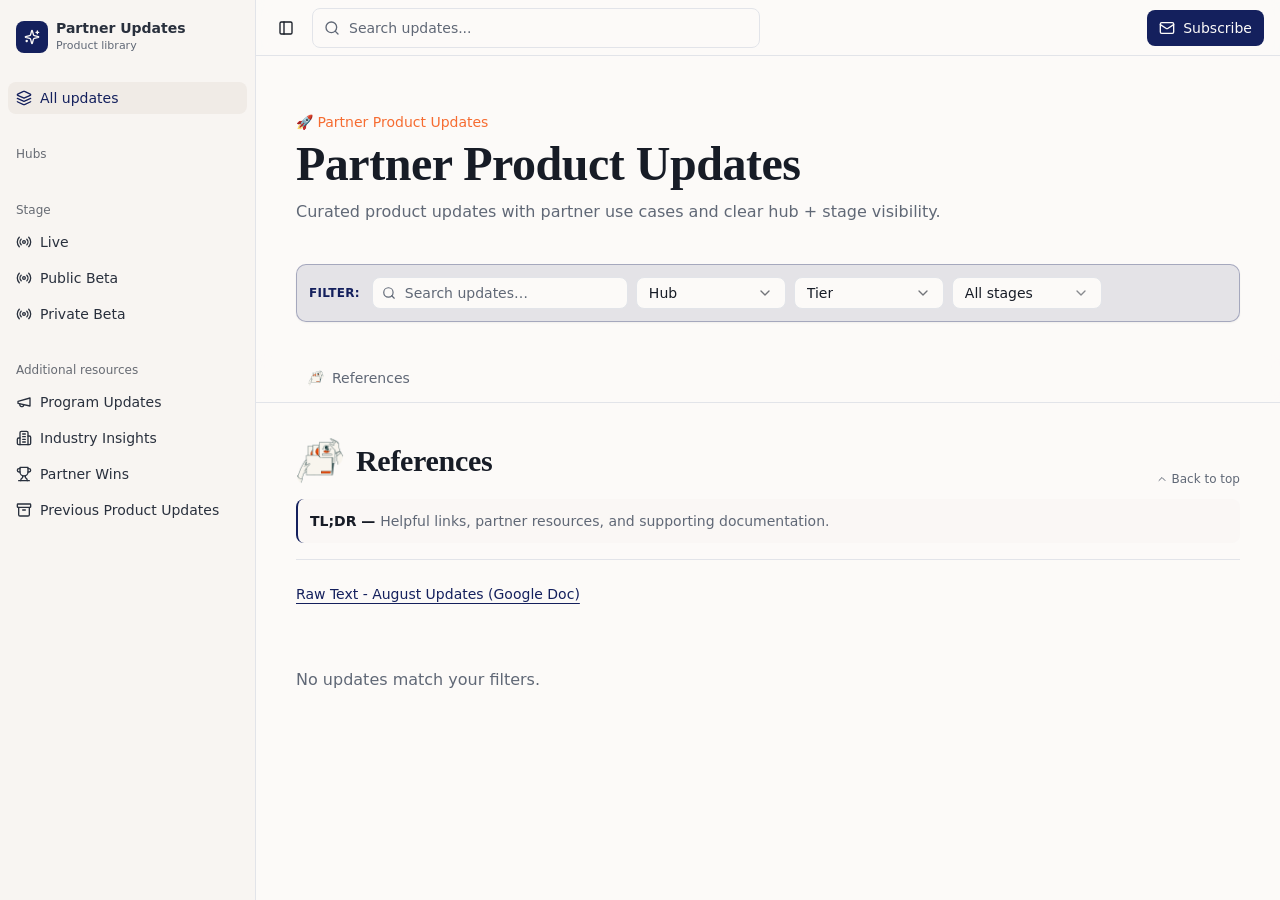
==== index.html @ d6994171 "Add files via upload" ====
<!doctype html>
<html lang="en">
  <head>
    <meta charset="UTF-8" />
    <meta name="viewport" content="width=device-width, initial-scale=1.0" />
    <meta name="robots" content="noindex, nofollow" />
    <meta name="googlebot" content="noindex, nofollow" />
    <title>HubSpot Asia Product Updates</title>
    <meta name="description" content="A central hub for sharing product updates with partners, featuring detailed briefs and filtering capabilities.">
    <meta name="author" content="HubSpot Asia" />


    <!-- TODO: Update og:title to match your application name -->
    
    
    <meta property="og:type" content="website" />
    <meta property="og:image" content="https://pub-bb2e103a32db4e198524a2e9ed8f35b4.r2.dev/dc949879-1ec9-41b3-b886-4db17c16cd79/id-preview-f7a6d856--ee34b9b2-2128-481d-a5aa-a598264d3cc8.lovable.app-1779691380665.png">

    <meta name="twitter:card" content="summary_large_image" />
    <meta name="twitter:site" content="@Lovable" />
    <meta name="twitter:image" content="https://pub-bb2e103a32db4e198524a2e9ed8f35b4.r2.dev/dc949879-1ec9-41b3-b886-4db17c16cd79/id-preview-f7a6d856--ee34b9b2-2128-481d-a5aa-a598264d3cc8.lovable.app-1779691380665.png">
    <meta property="og:title" content="HubSpot Asia Product Updates">
  <meta name="twitter:title" content="HubSpot Asia Product Updates">

  <meta property="og:description" content="A central hub for sharing product updates with partners, featuring detailed briefs and filtering capabilities.">
  <meta name="twitter:description" content="A central hub for sharing product updates with partners, featuring detailed briefs and filtering capabilities.">
  <script type="module" crossorigin src="./index-BqVkOnQU.js"></script>
  <link rel="stylesheet" crossorigin href="./index-DXU62buE.css">
</head>

  <body>
    <div id="root"></div>
  </body>
</html>
---- index-DXU62buE.css ----
*,:before,:after{--tw-border-spacing-x: 0;--tw-border-spacing-y: 0;--tw-translate-x: 0;--tw-translate-y: 0;--tw-rotate: 0;--tw-skew-x: 0;--tw-skew-y: 0;--tw-scale-x: 1;--tw-scale-y: 1;--tw-pan-x: ;--tw-pan-y: ;--tw-pinch-zoom: ;--tw-scroll-snap-strictness: proximity;--tw-gradient-from-position: ;--tw-gradient-via-position: ;--tw-gradient-to-position: ;--tw-ordinal: ;--tw-slashed-zero: ;--tw-numeric-figure: ;--tw-numeric-spacing: ;--tw-numeric-fraction: ;--tw-ring-inset: ;--tw-ring-offset-width: 0px;--tw-ring-offset-color: #fff;--tw-ring-color: rgb(59 130 246 / .5);--tw-ring-offset-shadow: 0 0 #0000;--tw-ring-shadow: 0 0 #0000;--tw-shadow: 0 0 #0000;--tw-shadow-colored: 0 0 #0000;--tw-blur: ;--tw-brightness: ;--tw-contrast: ;--tw-grayscale: ;--tw-hue-rotate: ;--tw-invert: ;--tw-saturate: ;--tw-sepia: ;--tw-drop-shadow: ;--tw-backdrop-blur: ;--tw-backdrop-brightness: ;--tw-backdrop-contrast: ;--tw-backdrop-grayscale: ;--tw-backdrop-hue-rotate: ;--tw-backdrop-invert: ;--tw-backdrop-opacity: ;--tw-backdrop-saturate: ;--tw-backdrop-sepia: ;--tw-contain-size: ;--tw-contain-layout: ;--tw-contain-paint: ;--tw-contain-style: }::backdrop{--tw-border-spacing-x: 0;--tw-border-spacing-y: 0;--tw-translate-x: 0;--tw-translate-y: 0;--tw-rotate: 0;--tw-skew-x: 0;--tw-skew-y: 0;--tw-scale-x: 1;--tw-scale-y: 1;--tw-pan-x: ;--tw-pan-y: ;--tw-pinch-zoom: ;--tw-scroll-snap-strictness: proximity;--tw-gradient-from-position: ;--tw-gradient-via-position: ;--tw-gradient-to-position: ;--tw-ordinal: ;--tw-slashed-zero: ;--tw-numeric-figure: ;--tw-numeric-spacing: ;--tw-numeric-fraction: ;--tw-ring-inset: ;--tw-ring-offset-width: 0px;--tw-ring-offset-color: #fff;--tw-ring-color: rgb(59 130 246 / .5);--tw-ring-offset-shadow: 0 0 #0000;--tw-ring-shadow: 0 0 #0000;--tw-shadow: 0 0 #0000;--tw-shadow-colored: 0 0 #0000;--tw-blur: ;--tw-brightness: ;--tw-contrast: ;--tw-grayscale: ;--tw-hue-rotate: ;--tw-invert: ;--tw-saturate: ;--tw-sepia: ;--tw-drop-shadow: ;--tw-backdrop-blur: ;--tw-backdrop-brightness: ;--tw-backdrop-contrast: ;--tw-backdrop-grayscale: ;--tw-backdrop-hue-rotate: ;--tw-backdrop-invert: ;--tw-backdrop-opacity: ;--tw-backdrop-saturate: ;--tw-backdrop-sepia: ;--tw-contain-size: ;--tw-contain-layout: ;--tw-contain-paint: ;--tw-contain-style: }*,:before,:after{box-sizing:border-box;border-width:0;border-style:solid;border-color:#e5e7eb}:before,:after{--tw-content: ""}html,:host{line-height:1.5;-webkit-text-size-adjust:100%;-moz-tab-size:4;-o-tab-size:4;tab-size:4;font-family:ui-sans-serif,system-ui,sans-serif,"Apple Color Emoji","Segoe UI Emoji",Segoe UI Symbol,"Noto Color Emoji";font-feature-settings:normal;font-variation-settings:normal;-webkit-tap-highlight-color:transparent}body{margin:0;line-height:inherit}hr{height:0;color:inherit;border-top-width:1px}abbr:where([title]){-webkit-text-decoration:underline dotted;text-decoration:underline dotted}h1,h2,h3,h4,h5,h6{font-size:inherit;font-weight:inherit}a{color:inherit;text-decoration:inherit}b,strong{font-weight:bolder}code,kbd,samp,pre{font-family:ui-monospace,SFMono-Regular,Menlo,Monaco,Consolas,Liberation Mono,Courier New,monospace;font-feature-settings:normal;font-variation-settings:normal;font-size:1em}small{font-size:80%}sub,sup{font-size:75%;line-height:0;position:relative;vertical-align:baseline}sub{bottom:-.25em}sup{top:-.5em}table{text-indent:0;border-color:inherit;border-collapse:collapse}button,input,optgroup,select,textarea{font-family:inherit;font-feature-settings:inherit;font-variation-settings:inherit;font-size:100%;font-weight:inherit;line-height:inherit;letter-spacing:inherit;color:inherit;margin:0;padding:0}button,select{text-transform:none}button,input:where([type=button]),input:where([type=reset]),input:where([type=submit]){-webkit-appearance:button;background-color:transparent;background-image:none}:-moz-focusring{outline:auto}:-moz-ui-invalid{box-shadow:none}progress{vertical-align:baseline}::-webkit-inner-spin-button,::-webkit-outer-spin-button{height:auto}[type=search]{-webkit-appearance:textfield;outline-offset:-2px}::-webkit-search-decoration{-webkit-appearance:none}::-webkit-file-upload-button{-webkit-appearance:button;font:inherit}summary{display:list-item}blockquote,dl,dd,h1,h2,h3,h4,h5,h6,hr,figure,p,pre{margin:0}fieldset{margin:0;padding:0}legend{padding:0}ol,ul,menu{list-style:none;margin:0;padding:0}dialog{padding:0}textarea{resize:vertical}input::-moz-placeholder,textarea::-moz-placeholder{opacity:1;color:#9ca3af}input::placeholder,textarea::placeholder{opacity:1;color:#9ca3af}button,[role=button]{cursor:pointer}:disabled{cursor:default}img,svg,video,canvas,audio,iframe,embed,object{display:block;vertical-align:middle}img,video{max-width:100%;height:auto}[hidden]:where(:not([hidden=until-found])){display:none}:root{--background: 30 33% 98%;--foreground: 220 25% 12%;--card: 0 0% 100%;--card-foreground: 220 25% 12%;--popover: 0 0% 100%;--popover-foreground: 220 25% 12%;--primary: 230 65% 22%;--primary-foreground: 30 33% 98%;--primary-glow: 230 65% 38%;--secondary: 30 25% 94%;--secondary-foreground: 220 25% 12%;--muted: 30 20% 95%;--muted-foreground: 220 10% 42%;--accent: 18 92% 58%;--accent-foreground: 0 0% 100%;--destructive: 0 72% 50%;--destructive-foreground: 0 0% 100%;--border: 220 14% 90%;--input: 220 14% 90%;--ring: 230 65% 22%;--feature: 142 71% 38%;--improvement: 217 91% 55%;--fix: 38 92% 50%;--announcement: 280 65% 50%;--radius: .625rem;--gradient-hero: linear-gradient(135deg, hsl(230 65% 22%) 0%, hsl(230 65% 38%) 60%, hsl(18 92% 58%) 130%);--shadow-card: 0 1px 2px hsl(220 25% 12% / .04), 0 8px 24px -12px hsl(220 25% 12% / .08);--shadow-elevated: 0 4px 12px -2px hsl(220 25% 12% / .08), 0 24px 48px -16px hsl(220 25% 12% / .18);--sidebar-background: 30 30% 96%;--sidebar-foreground: 220 20% 20%;--sidebar-primary: 230 65% 22%;--sidebar-primary-foreground: 30 33% 98%;--sidebar-accent: 30 25% 92%;--sidebar-accent-foreground: 230 65% 22%;--sidebar-border: 220 14% 88%;--sidebar-ring: 230 65% 22%}.dark{--background: 222 30% 8%;--foreground: 30 20% 95%;--card: 222 30% 11%;--card-foreground: 30 20% 95%;--popover: 222 30% 11%;--popover-foreground: 30 20% 95%;--primary: 30 33% 95%;--primary-foreground: 222 30% 8%;--primary-glow: 230 65% 60%;--secondary: 222 25% 16%;--secondary-foreground: 30 20% 95%;--muted: 222 25% 16%;--muted-foreground: 220 10% 60%;--accent: 18 92% 58%;--accent-foreground: 0 0% 100%;--destructive: 0 62% 45%;--destructive-foreground: 30 20% 95%;--border: 222 25% 18%;--input: 222 25% 18%;--ring: 30 33% 95%;--sidebar-background: 222 30% 10%;--sidebar-foreground: 30 20% 90%;--sidebar-primary: 30 33% 95%;--sidebar-primary-foreground: 222 30% 8%;--sidebar-accent: 222 25% 16%;--sidebar-accent-foreground: 30 20% 95%;--sidebar-border: 222 25% 18%;--sidebar-ring: 30 33% 95%}*{border-color:hsl(var(--border))}body{background-color:hsl(var(--background));color:hsl(var(--foreground));font-feature-settings:"ss01","cv11"}h1,h2,h3,h4{font-family:ui-serif,Georgia,Iowan Old Style,Apple Garamond,Baskerville,Times New Roman,serif;letter-spacing:-.01em}.prose{color:var(--tw-prose-body);max-width:65ch}.prose :where(p):not(:where([class~=not-prose],[class~=not-prose] *)){margin-top:1.25em;margin-bottom:1.25em}.prose :where([class~=lead]):not(:where([class~=not-prose],[class~=not-prose] *)){color:var(--tw-prose-lead);font-size:1.25em;line-height:1.6;margin-top:1.2em;margin-bottom:1.2em}.prose :where(a):not(:where([class~=not-prose],[class~=not-prose] *)){color:var(--tw-prose-links);text-decoration:underline;font-weight:500}.prose :where(strong):not(:where([class~=not-prose],[class~=not-prose] *)){color:var(--tw-prose-bold);font-weight:600}.prose :where(a strong):not(:where([class~=not-prose],[class~=not-prose] *)){color:inherit}.prose :where(blockquote strong):not(:where([class~=not-prose],[class~=not-prose] *)){color:inherit}.prose :where(thead th strong):not(:where([class~=not-prose],[class~=not-prose] *)){color:inherit}.prose :where(ol):not(:where([class~=not-prose],[class~=not-prose] *)){list-style-type:decimal;margin-top:1.25em;margin-bottom:1.25em;padding-inline-start:1.625em}.prose :where(ol[type=A]):not(:where([class~=not-prose],[class~=not-prose] *)){list-style-type:upper-alpha}.prose :where(ol[type=a]):not(:where([class~=not-prose],[class~=not-prose] *)){list-style-type:lower-alpha}.prose :where(ol[type=A s]):not(:where([class~=not-prose],[class~=not-prose] *)){list-style-type:upper-alpha}.prose :where(ol[type=a s]):not(:where([class~=not-prose],[class~=not-prose] *)){list-style-type:lower-alpha}.prose :where(ol[type=I]):not(:where([class~=not-prose],[class~=not-prose] *)){list-style-type:upper-roman}.prose :where(ol[type=i]):not(:where([class~=not-prose],[class~=not-prose] *)){list-style-type:lower-roman}.prose :where(ol[type=I s]):not(:where([class~=not-prose],[class~=not-prose] *)){list-style-type:upper-roman}.prose :where(ol[type=i s]):not(:where([class~=not-prose],[class~=not-prose] *)){list-style-type:lower-roman}.prose :where(ol[type="1"]):not(:where([class~=not-prose],[class~=not-prose] *)){list-style-type:decimal}.prose :where(ul):not(:where([class~=not-prose],[class~=not-prose] *)){list-style-type:disc;margin-top:1.25em;margin-bottom:1.25em;padding-inline-start:1.625em}.prose :where(ol>li):not(:where([class~=not-prose],[class~=not-prose] *))::marker{font-weight:400;color:var(--tw-prose-counters)}.prose :where(ul>li):not(:where([class~=not-prose],[class~=not-prose] *))::marker{color:var(--tw-prose-bullets)}.prose :where(dt):not(:where([class~=not-prose],[class~=not-prose] *)){color:var(--tw-prose-headings);font-weight:600;margin-top:1.25em}.prose :where(hr):not(:where([class~=not-prose],[class~=not-prose] *)){border-color:var(--tw-prose-hr);border-top-width:1px;margin-top:3em;margin-bottom:3em}.prose :where(blockquote):not(:where([class~=not-prose],[class~=not-prose] *)){font-weight:500;font-style:italic;color:var(--tw-prose-quotes);border-inline-start-width:.25rem;border-inline-start-color:var(--tw-prose-quote-borders);quotes:"“""”""‘""’";margin-top:1.6em;margin-bottom:1.6em;padding-inline-start:1em}.prose :where(blockquote p:first-of-type):not(:where([class~=not-prose],[class~=not-prose] *)):before{content:open-quote}.prose :where(blockquote p:last-of-type):not(:where([class~=not-prose],[class~=not-prose] *)):after{content:close-quote}.prose :where(h1):not(:where([class~=not-prose],[class~=not-prose] *)){color:var(--tw-prose-headings);font-weight:800;font-size:2.25em;margin-top:0;margin-bottom:.8888889em;line-height:1.1111111}.prose :where(h1 strong):not(:where([class~=not-prose],[class~=not-prose] *)){font-weight:900;color:inherit}.prose :where(h2):not(:where([class~=not-prose],[class~=not-prose] *)){color:var(--tw-prose-headings);font-weight:700;font-size:1.5em;margin-top:2em;margin-bottom:1em;line-height:1.3333333}.prose :where(h2 strong):not(:where([class~=not-prose],[class~=not-prose] *)){font-weight:800;color:inherit}.prose :where(h3):not(:where([class~=not-prose],[class~=not-prose] *)){color:var(--tw-prose-headings);font-weight:600;font-size:1.25em;margin-top:1.6em;margin-bottom:.6em;line-height:1.6}.prose :where(h3 strong):not(:where([class~=not-prose],[class~=not-prose] *)){font-weight:700;color:inherit}.prose :where(h4):not(:where([class~=not-prose],[class~=not-prose] *)){color:var(--tw-prose-headings);font-weight:600;margin-top:1.5em;margin-bottom:.5em;line-height:1.5}.prose :where(h4 strong):not(:where([class~=not-prose],[class~=not-prose] *)){font-weight:700;color:inherit}.prose :where(img):not(:where([class~=not-prose],[class~=not-prose] *)){margin-top:2em;margin-bottom:2em}.prose :where(picture):not(:where([class~=not-prose],[class~=not-prose] *)){display:block;margin-top:2em;margin-bottom:2em}.prose :where(video):not(:where([class~=not-prose],[class~=not-prose] *)){margin-top:2em;margin-bottom:2em}.prose :where(kbd):not(:where([class~=not-prose],[class~=not-prose] *)){font-weight:500;font-family:inherit;color:var(--tw-prose-kbd);box-shadow:0 0 0 1px rgb(var(--tw-prose-kbd-shadows) / 10%),0 3px rgb(var(--tw-prose-kbd-shadows) / 10%);font-size:.875em;border-radius:.3125rem;padding-top:.1875em;padding-inline-end:.375em;padding-bottom:.1875em;padding-inline-start:.375em}.prose :where(code):not(:where([class~=not-prose],[class~=not-prose] *)){color:var(--tw-prose-code);font-weight:600;font-size:.875em}.prose :where(code):not(:where([class~=not-prose],[class~=not-prose] *)):before{content:"`"}.prose :where(code):not(:where([class~=not-prose],[class~=not-prose] *)):after{content:"`"}.prose :where(a code):not(:where([class~=not-prose],[class~=not-prose] *)){color:inherit}.prose :where(h1 code):not(:where([class~=not-prose],[class~=not-prose] *)){color:inherit}.prose :where(h2 code):not(:where([class~=not-prose],[class~=not-prose] *)){color:inherit;font-size:.875em}.prose :where(h3 code):not(:where([class~=not-prose],[class~=not-prose] *)){color:inherit;font-size:.9em}.prose :where(h4 code):not(:where([class~=not-prose],[class~=not-prose] *)){color:inherit}.prose :where(blockquote code):not(:where([class~=not-prose],[class~=not-prose] *)){color:inherit}.prose :where(thead th code):not(:where([class~=not-prose],[class~=not-prose] *)){color:inherit}.prose :where(pre):not(:where([class~=not-prose],[class~=not-prose] *)){color:var(--tw-prose-pre-code);background-color:var(--tw-prose-pre-bg);overflow-x:auto;font-weight:400;font-size:.875em;line-height:1.7142857;margin-top:1.7142857em;margin-bottom:1.7142857em;border-radius:.375rem;padding-top:.8571429em;padding-inline-end:1.1428571em;padding-bottom:.8571429em;padding-inline-start:1.1428571em}.prose :where(pre code):not(:where([class~=not-prose],[class~=not-prose] *)){background-color:transparent;border-width:0;border-radius:0;padding:0;font-weight:inherit;color:inherit;font-size:inherit;font-family:inherit;line-height:inherit}.prose :where(pre code):not(:where([class~=not-prose],[class~=not-prose] *)):before{content:none}.prose :where(pre code):not(:where([class~=not-prose],[class~=not-prose] *)):after{content:none}.prose :where(table):not(:where([class~=not-prose],[class~=not-prose] *)){width:100%;table-layout:auto;margin-top:2em;margin-bottom:2em;font-size:.875em;line-height:1.7142857}.prose :where(thead):not(:where([class~=not-prose],[class~=not-prose] *)){border-bottom-width:1px;border-bottom-color:var(--tw-prose-th-borders)}.prose :where(thead th):not(:where([class~=not-prose],[class~=not-prose] *)){color:var(--tw-prose-headings);font-weight:600;vertical-align:bottom;padding-inline-end:.5714286em;padding-bottom:.5714286em;padding-inline-start:.5714286em}.prose :where(tbody tr):not(:where([class~=not-prose],[class~=not-prose] *)){border-bottom-width:1px;border-bottom-color:var(--tw-prose-td-borders)}.prose :where(tbody tr:last-child):not(:where([class~=not-prose],[class~=not-prose] *)){border-bottom-width:0}.prose :where(tbody td):not(:where([class~=not-prose],[class~=not-prose] *)){vertical-align:baseline}.prose :where(tfoot):not(:where([class~=not-prose],[class~=not-prose] *)){border-top-width:1px;border-top-color:var(--tw-prose-th-borders)}.prose :where(tfoot td):not(:where([class~=not-prose],[class~=not-prose] *)){vertical-align:top}.prose :where(th,td):not(:where([class~=not-prose],[class~=not-prose] *)){text-align:start}.prose :where(figure>*):not(:where([class~=not-prose],[class~=not-prose] *)){margin-top:0;margin-bottom:0}.prose :where(figcaption):not(:where([class~=not-prose],[class~=not-prose] *)){color:var(--tw-prose-captions);font-size:.875em;line-height:1.4285714;margin-top:.8571429em}.prose{--tw-prose-body: #374151;--tw-prose-headings: #111827;--tw-prose-lead: #4b5563;--tw-prose-links: #111827;--tw-prose-bold: #111827;--tw-prose-counters: #6b7280;--tw-prose-bullets: #d1d5db;--tw-prose-hr: #e5e7eb;--tw-prose-quotes: #111827;--tw-prose-quote-borders: #e5e7eb;--tw-prose-captions: #6b7280;--tw-prose-kbd: #111827;--tw-prose-kbd-shadows: 17 24 39;--tw-prose-code: #111827;--tw-prose-pre-code: #e5e7eb;--tw-prose-pre-bg: #1f2937;--tw-prose-th-borders: #d1d5db;--tw-prose-td-borders: #e5e7eb;--tw-prose-invert-body: #d1d5db;--tw-prose-invert-headings: #fff;--tw-prose-invert-lead: #9ca3af;--tw-prose-invert-links: #fff;--tw-prose-invert-bold: #fff;--tw-prose-invert-counters: #9ca3af;--tw-prose-invert-bullets: #4b5563;--tw-prose-invert-hr: #374151;--tw-prose-invert-quotes: #f3f4f6;--tw-prose-invert-quote-borders: #374151;--tw-prose-invert-captions: #9ca3af;--tw-prose-invert-kbd: #fff;--tw-prose-invert-kbd-shadows: 255 255 255;--tw-prose-invert-code: #fff;--tw-prose-invert-pre-code: #d1d5db;--tw-prose-invert-pre-bg: rgb(0 0 0 / 50%);--tw-prose-invert-th-borders: #4b5563;--tw-prose-invert-td-borders: #374151;font-size:1rem;line-height:1.75}.prose :where(picture>img):not(:where([class~=not-prose],[class~=not-prose] *)){margin-top:0;margin-bottom:0}.prose :where(li):not(:where([class~=not-prose],[class~=not-prose] *)){margin-top:.5em;margin-bottom:.5em}.prose :where(ol>li):not(:where([class~=not-prose],[class~=not-prose] *)){padding-inline-start:.375em}.prose :where(ul>li):not(:where([class~=not-prose],[class~=not-prose] *)){padding-inline-start:.375em}.prose :where(.prose>ul>li p):not(:where([class~=not-prose],[class~=not-prose] *)){margin-top:.75em;margin-bottom:.75em}.prose :where(.prose>ul>li>p:first-child):not(:where([class~=not-prose],[class~=not-prose] *)){margin-top:1.25em}.prose :where(.prose>ul>li>p:last-child):not(:where([class~=not-prose],[class~=not-prose] *)){margin-bottom:1.25em}.prose :where(.prose>ol>li>p:first-child):not(:where([class~=not-prose],[class~=not-prose] *)){margin-top:1.25em}.prose :where(.prose>ol>li>p:last-child):not(:where([class~=not-prose],[class~=not-prose] *)){margin-bottom:1.25em}.prose :where(ul ul,ul ol,ol ul,ol ol):not(:where([class~=not-prose],[class~=not-prose] *)){margin-top:.75em;margin-bottom:.75em}.prose :where(dl):not(:where([class~=not-prose],[class~=not-prose] *)){margin-top:1.25em;margin-bottom:1.25em}.prose :where(dd):not(:where([class~=not-prose],[class~=not-prose] *)){margin-top:.5em;padding-inline-start:1.625em}.prose :where(hr+*):not(:where([class~=not-prose],[class~=not-prose] *)){margin-top:0}.prose :where(h2+*):not(:where([class~=not-prose],[class~=not-prose] *)){margin-top:0}.prose :where(h3+*):not(:where([class~=not-prose],[class~=not-prose] *)){margin-top:0}.prose :where(h4+*):not(:where([class~=not-prose],[class~=not-prose] *)){margin-top:0}.prose :where(thead th:first-child):not(:where([class~=not-prose],[class~=not-prose] *)){padding-inline-start:0}.prose :where(thead th:last-child):not(:where([class~=not-prose],[class~=not-prose] *)){padding-inline-end:0}.prose :where(tbody td,tfoot td):not(:where([class~=not-prose],[class~=not-prose] *)){padding-top:.5714286em;padding-inline-end:.5714286em;padding-bottom:.5714286em;padding-inline-start:.5714286em}.prose :where(tbody td:first-child,tfoot td:first-child):not(:where([class~=not-prose],[class~=not-prose] *)){padding-inline-start:0}.prose :where(tbody td:last-child,tfoot td:last-child):not(:where([class~=not-prose],[class~=not-prose] *)){padding-inline-end:0}.prose :where(figure):not(:where([class~=not-prose],[class~=not-prose] *)){margin-top:2em;margin-bottom:2em}.prose :where(.prose>:first-child):not(:where([class~=not-prose],[class~=not-prose] *)){margin-top:0}.prose :where(.prose>:last-child):not(:where([class~=not-prose],[class~=not-prose] *)){margin-bottom:0}.prose-sm{font-size:.875rem;line-height:1.7142857}.prose-sm :where(p):not(:where([class~=not-prose],[class~=not-prose] *)){margin-top:1.1428571em;margin-bottom:1.1428571em}.prose-sm :where([class~=lead]):not(:where([class~=not-prose],[class~=not-prose] *)){font-size:1.2857143em;line-height:1.5555556;margin-top:.8888889em;margin-bottom:.8888889em}.prose-sm :where(blockquote):not(:where([class~=not-prose],[class~=not-prose] *)){margin-top:1.3333333em;margin-bottom:1.3333333em;padding-inline-start:1.1111111em}.prose-sm :where(h1):not(:where([class~=not-prose],[class~=not-prose] *)){font-size:2.1428571em;margin-top:0;margin-bottom:.8em;line-height:1.2}.prose-sm :where(h2):not(:where([class~=not-prose],[class~=not-prose] *)){font-size:1.4285714em;margin-top:1.6em;margin-bottom:.8em;line-height:1.4}.prose-sm :where(h3):not(:where([class~=not-prose],[class~=not-prose] *)){font-size:1.2857143em;margin-top:1.5555556em;margin-bottom:.4444444em;line-height:1.5555556}.prose-sm :where(h4):not(:where([class~=not-prose],[class~=not-prose] *)){margin-top:1.4285714em;margin-bottom:.5714286em;line-height:1.4285714}.prose-sm :where(img):not(:where([class~=not-prose],[class~=not-prose] *)){margin-top:1.7142857em;margin-bottom:1.7142857em}.prose-sm :where(picture):not(:where([class~=not-prose],[class~=not-prose] *)){margin-top:1.7142857em;margin-bottom:1.7142857em}.prose-sm :where(picture>img):not(:where([class~=not-prose],[class~=not-prose] *)){margin-top:0;margin-bottom:0}.prose-sm :where(video):not(:where([class~=not-prose],[class~=not-prose] *)){margin-top:1.7142857em;margin-bottom:1.7142857em}.prose-sm :where(kbd):not(:where([class~=not-prose],[class~=not-prose] *)){font-size:.8571429em;border-radius:.3125rem;padding-top:.1428571em;padding-inline-end:.3571429em;padding-bottom:.1428571em;padding-inline-start:.3571429em}.prose-sm :where(code):not(:where([class~=not-prose],[class~=not-prose] *)){font-size:.8571429em}.prose-sm :where(h2 code):not(:where([class~=not-prose],[class~=not-prose] *)){font-size:.9em}.prose-sm :where(h3 code):not(:where([class~=not-prose],[class~=not-prose] *)){font-size:.8888889em}.prose-sm :where(pre):not(:where([class~=not-prose],[class~=not-prose] *)){font-size:.8571429em;line-height:1.6666667;margin-top:1.6666667em;margin-bottom:1.6666667em;border-radius:.25rem;padding-top:.6666667em;padding-inline-end:1em;padding-bottom:.6666667em;padding-inline-start:1em}.prose-sm :where(ol):not(:where([class~=not-prose],[class~=not-prose] *)){margin-top:1.1428571em;margin-bottom:1.1428571em;padding-inline-start:1.5714286em}.prose-sm :where(ul):not(:where([class~=not-prose],[class~=not-prose] *)){margin-top:1.1428571em;margin-bottom:1.1428571em;padding-inline-start:1.5714286em}.prose-sm :where(li):not(:where([class~=not-prose],[class~=not-prose] *)){margin-top:.2857143em;margin-bottom:.2857143em}.prose-sm :where(ol>li):not(:where([class~=not-prose],[class~=not-prose] *)){padding-inline-start:.4285714em}.prose-sm :where(ul>li):not(:where([class~=not-prose],[class~=not-prose] *)){padding-inline-start:.4285714em}.prose-sm :where(.prose-sm>ul>li p):not(:where([class~=not-prose],[class~=not-prose] *)){margin-top:.5714286em;margin-bottom:.5714286em}.prose-sm :where(.prose-sm>ul>li>p:first-child):not(:where([class~=not-prose],[class~=not-prose] *)){margin-top:1.1428571em}.prose-sm :where(.prose-sm>ul>li>p:last-child):not(:where([class~=not-prose],[class~=not-prose] *)){margin-bottom:1.1428571em}.prose-sm :where(.prose-sm>ol>li>p:first-child):not(:where([class~=not-prose],[class~=not-prose] *)){margin-top:1.1428571em}.prose-sm :where(.prose-sm>ol>li>p:last-child):not(:where([class~=not-prose],[class~=not-prose] *)){margin-bottom:1.1428571em}.prose-sm :where(ul ul,ul ol,ol ul,ol ol):not(:where([class~=not-prose],[class~=not-prose] *)){margin-top:.5714286em;margin-bottom:.5714286em}.prose-sm :where(dl):not(:where([class~=not-prose],[class~=not-prose] *)){margin-top:1.1428571em;margin-bottom:1.1428571em}.prose-sm :where(dt):not(:where([class~=not-prose],[class~=not-prose] *)){margin-top:1.1428571em}.prose-sm :where(dd):not(:where([class~=not-prose],[class~=not-prose] *)){margin-top:.2857143em;padding-inline-start:1.5714286em}.prose-sm :where(hr):not(:where([class~=not-prose],[class~=not-prose] *)){margin-top:2.8571429em;margin-bottom:2.8571429em}.prose-sm :where(hr+*):not(:where([class~=not-prose],[class~=not-prose] *)){margin-top:0}.prose-sm :where(h2+*):not(:where([class~=not-prose],[class~=not-prose] *)){margin-top:0}.prose-sm :where(h3+*):not(:where([class~=not-prose],[class~=not-prose] *)){margin-top:0}.prose-sm :where(h4+*):not(:where([class~=not-prose],[class~=not-prose] *)){margin-top:0}.prose-sm :where(table):not(:where([class~=not-prose],[class~=not-prose] *)){font-size:.8571429em;line-height:1.5}.prose-sm :where(thead th):not(:where([class~=not-prose],[class~=not-prose] *)){padding-inline-end:1em;padding-bottom:.6666667em;padding-inline-start:1em}.prose-sm :where(thead th:first-child):not(:where([class~=not-prose],[class~=not-prose] *)){padding-inline-start:0}.prose-sm :where(thead th:last-child):not(:where([class~=not-prose],[class~=not-prose] *)){padding-inline-end:0}.prose-sm :where(tbody td,tfoot td):not(:where([class~=not-prose],[class~=not-prose] *)){padding-top:.6666667em;padding-inline-end:1em;padding-bottom:.6666667em;padding-inline-start:1em}.prose-sm :where(tbody td:first-child,tfoot td:first-child):not(:where([class~=not-prose],[class~=not-prose] *)){padding-inline-start:0}.prose-sm :where(tbody td:last-child,tfoot td:last-child):not(:where([class~=not-prose],[class~=not-prose] *)){padding-inline-end:0}.prose-sm :where(figure):not(:where([class~=not-prose],[class~=not-prose] *)){margin-top:1.7142857em;margin-bottom:1.7142857em}.prose-sm :where(figure>*):not(:where([class~=not-prose],[class~=not-prose] *)){margin-top:0;margin-bottom:0}.prose-sm :where(figcaption):not(:where([class~=not-prose],[class~=not-prose] *)){font-size:.8571429em;line-height:1.3333333;margin-top:.6666667em}.prose-sm :where(.prose-sm>:first-child):not(:where([class~=not-prose],[class~=not-prose] *)){margin-top:0}.prose-sm :where(.prose-sm>:last-child):not(:where([class~=not-prose],[class~=not-prose] *)){margin-bottom:0}.prose-update{line-height:1.625;color:hsl(var(--foreground))}.prose-update h2{margin-top:2rem;margin-bottom:.75rem;font-size:1.5rem;line-height:2rem;font-weight:600}.prose-update h3{margin-top:1.5rem;margin-bottom:.5rem;font-size:1.25rem;line-height:1.75rem;font-weight:600}.prose-update p{margin-top:1rem;margin-bottom:1rem}.prose-update ul{margin-top:1rem;margin-bottom:1rem;list-style-type:disc}.prose-update ul>:not([hidden])~:not([hidden]){--tw-space-y-reverse: 0;margin-top:calc(.25rem * calc(1 - var(--tw-space-y-reverse)));margin-bottom:calc(.25rem * var(--tw-space-y-reverse))}.prose-update ul{padding-left:1.5rem}.prose-update ol{margin-top:1rem;margin-bottom:1rem;list-style-type:decimal}.prose-update ol>:not([hidden])~:not([hidden]){--tw-space-y-reverse: 0;margin-top:calc(.25rem * calc(1 - var(--tw-space-y-reverse)));margin-bottom:calc(.25rem * var(--tw-space-y-reverse))}.prose-update ol{padding-left:1.5rem}.prose-update a{color:hsl(var(--primary));text-decoration-line:underline;text-underline-offset:4px}.prose-update blockquote{margin-top:1rem;margin-bottom:1rem;border-left-width:4px;border-color:hsl(var(--accent));padding-left:1rem;font-style:italic;color:hsl(var(--muted-foreground))}.prose-update code{border-radius:.25rem;background-color:hsl(var(--muted));padding:.125rem .375rem;font-size:.875rem;line-height:1.25rem}.prose-update pre{margin-top:1rem;margin-bottom:1rem;overflow-x:auto;border-radius:calc(var(--radius) - 2px);background-color:hsl(var(--muted));padding:1rem;font-size:.875rem;line-height:1.25rem}.prose-update img{margin-top:1rem;margin-bottom:1rem;border-radius:calc(var(--radius) - 2px)}.sr-only{position:absolute;width:1px;height:1px;padding:0;margin:-1px;overflow:hidden;clip:rect(0,0,0,0);white-space:nowrap;border-width:0}.pointer-events-none{pointer-events:none}.pointer-events-auto{pointer-events:auto}.visible{visibility:visible}.invisible{visibility:hidden}.fixed{position:fixed}.absolute{position:absolute}.relative{position:relative}.sticky{position:sticky}.inset-0{top:0;right:0;bottom:0;left:0}.inset-x-0{left:0;right:0}.inset-y-0{top:0;bottom:0}.-bottom-12{bottom:-3rem}.-left-12{left:-3rem}.-right-12{right:-3rem}.-right-16{right:-4rem}.-top-12{top:-3rem}.-top-16{top:-4rem}.bottom-0{bottom:0}.bottom-6{bottom:1.5rem}.left-0{left:0}.left-1{left:.25rem}.left-1\/2{left:50%}.left-2{left:.5rem}.left-2\.5{left:.625rem}.left-3{left:.75rem}.left-\[50\%\]{left:50%}.right-0{right:0}.right-1{right:.25rem}.right-1\.5{right:.375rem}.right-2{right:.5rem}.right-3{right:.75rem}.right-4{right:1rem}.right-6{right:1.5rem}.top-0{top:0}.top-1\.5{top:.375rem}.top-1\/2{top:50%}.top-2{top:.5rem}.top-3\.5{top:.875rem}.top-4{top:1rem}.top-\[1px\]{top:1px}.top-\[50\%\]{top:50%}.top-\[60\%\]{top:60%}.top-full{top:100%}.z-10{z-index:10}.z-20{z-index:20}.z-30{z-index:30}.z-50{z-index:50}.z-\[100\]{z-index:100}.z-\[1\]{z-index:1}.-mx-1{margin-left:-.25rem;margin-right:-.25rem}.-mx-4{margin-left:-1rem;margin-right:-1rem}.-my-1{margin-top:-.25rem;margin-bottom:-.25rem}.-my-2{margin-top:-.5rem;margin-bottom:-.5rem}.mx-2{margin-left:.5rem;margin-right:.5rem}.mx-3\.5{margin-left:.875rem;margin-right:.875rem}.mx-auto{margin-left:auto;margin-right:auto}.my-0\.5{margin-top:.125rem;margin-bottom:.125rem}.my-1{margin-top:.25rem;margin-bottom:.25rem}.-ml-4{margin-left:-1rem}.-mt-4{margin-top:-1rem}.mb-1{margin-bottom:.25rem}.mb-10{margin-bottom:2.5rem}.mb-14{margin-bottom:3.5rem}.mb-2{margin-bottom:.5rem}.mb-3{margin-bottom:.75rem}.mb-4{margin-bottom:1rem}.mb-6{margin-bottom:1.5rem}.mb-8{margin-bottom:2rem}.ml-1{margin-left:.25rem}.ml-auto{margin-left:auto}.mr-1{margin-right:.25rem}.mr-2{margin-right:.5rem}.mt-0\.5{margin-top:.125rem}.mt-1{margin-top:.25rem}.mt-1\.5{margin-top:.375rem}.mt-10{margin-top:2.5rem}.mt-12{margin-top:3rem}.mt-2{margin-top:.5rem}.mt-24{margin-top:6rem}.mt-3{margin-top:.75rem}.mt-4{margin-top:1rem}.mt-5{margin-top:1.25rem}.mt-6{margin-top:1.5rem}.mt-auto{margin-top:auto}.line-clamp-2{overflow:hidden;display:-webkit-box;-webkit-box-orient:vertical;-webkit-line-clamp:2}.block{display:block}.inline-block{display:inline-block}.flex{display:flex}.inline-flex{display:inline-flex}.table{display:table}.grid{display:grid}.hidden{display:none}.aspect-square{aspect-ratio:1 / 1}.aspect-video{aspect-ratio:16 / 9}.size-4{width:1rem;height:1rem}.h-1\.5{height:.375rem}.h-10{height:2.5rem}.h-11{height:2.75rem}.h-12{height:3rem}.h-14{height:3.5rem}.h-2{height:.5rem}.h-2\.5{height:.625rem}.h-3{height:.75rem}.h-3\.5{height:.875rem}.h-4{height:1rem}.h-40{height:10rem}.h-5{height:1.25rem}.h-6{height:1.5rem}.h-64{height:16rem}.h-7{height:1.75rem}.h-8{height:2rem}.h-9{height:2.25rem}.h-\[1px\]{height:1px}.h-\[var\(--radix-navigation-menu-viewport-height\)\]{height:var(--radix-navigation-menu-viewport-height)}.h-\[var\(--radix-select-trigger-height\)\]{height:var(--radix-select-trigger-height)}.h-auto{height:auto}.h-fit{height:-moz-fit-content;height:fit-content}.h-full{height:100%}.h-px{height:1px}.h-svh{height:100svh}.max-h-96{max-height:24rem}.max-h-\[300px\]{max-height:300px}.max-h-screen{max-height:100vh}.min-h-0{min-height:0px}.min-h-\[120px\]{min-height:120px}.min-h-\[80px\]{min-height:80px}.min-h-screen{min-height:100vh}.min-h-svh{min-height:100svh}.w-0{width:0px}.w-1{width:.25rem}.w-1\.5{width:.375rem}.w-10{width:2.5rem}.w-11{width:2.75rem}.w-12{width:3rem}.w-2{width:.5rem}.w-2\.5{width:.625rem}.w-3{width:.75rem}.w-3\.5{width:.875rem}.w-3\/4{width:75%}.w-4{width:1rem}.w-5{width:1.25rem}.w-56{width:14rem}.w-6{width:1.5rem}.w-60{width:15rem}.w-64{width:16rem}.w-7{width:1.75rem}.w-72{width:18rem}.w-8{width:2rem}.w-9{width:2.25rem}.w-\[--sidebar-width\]{width:var(--sidebar-width)}.w-\[100px\]{width:100px}.w-\[150px\]{width:150px}.w-\[180px\]{width:180px}.w-\[1px\]{width:1px}.w-auto{width:auto}.w-full{width:100%}.w-max{width:-moz-max-content;width:max-content}.w-px{width:1px}.min-w-0{min-width:0px}.min-w-5{min-width:1.25rem}.min-w-\[12rem\]{min-width:12rem}.min-w-\[150px\]{min-width:150px}.min-w-\[8rem\]{min-width:8rem}.min-w-\[var\(--radix-select-trigger-width\)\]{min-width:var(--radix-select-trigger-width)}.max-w-2xl{max-width:42rem}.max-w-3xl{max-width:48rem}.max-w-4xl{max-width:56rem}.max-w-6xl{max-width:72rem}.max-w-\[--skeleton-width\]{max-width:var(--skeleton-width)}.max-w-lg{max-width:32rem}.max-w-max{max-width:-moz-max-content;max-width:max-content}.max-w-md{max-width:28rem}.max-w-none{max-width:none}.max-w-sm{max-width:24rem}.flex-1{flex:1 1 0%}.shrink-0{flex-shrink:0}.grow{flex-grow:1}.grow-0{flex-grow:0}.basis-full{flex-basis:100%}.caption-bottom{caption-side:bottom}.border-collapse{border-collapse:collapse}.-translate-x-1\/2{--tw-translate-x: -50%;transform:translate(var(--tw-translate-x),var(--tw-translate-y)) rotate(var(--tw-rotate)) skew(var(--tw-skew-x)) skewY(var(--tw-skew-y)) scaleX(var(--tw-scale-x)) scaleY(var(--tw-scale-y))}.-translate-x-px{--tw-translate-x: -1px;transform:translate(var(--tw-translate-x),var(--tw-translate-y)) rotate(var(--tw-rotate)) skew(var(--tw-skew-x)) skewY(var(--tw-skew-y)) scaleX(var(--tw-scale-x)) scaleY(var(--tw-scale-y))}.-translate-y-1\/2{--tw-translate-y: -50%;transform:translate(var(--tw-translate-x),var(--tw-translate-y)) rotate(var(--tw-rotate)) skew(var(--tw-skew-x)) skewY(var(--tw-skew-y)) scaleX(var(--tw-scale-x)) scaleY(var(--tw-scale-y))}.translate-x-\[-50\%\]{--tw-translate-x: -50%;transform:translate(var(--tw-translate-x),var(--tw-translate-y)) rotate(var(--tw-rotate)) skew(var(--tw-skew-x)) skewY(var(--tw-skew-y)) scaleX(var(--tw-scale-x)) scaleY(var(--tw-scale-y))}.translate-x-px{--tw-translate-x: 1px;transform:translate(var(--tw-translate-x),var(--tw-translate-y)) rotate(var(--tw-rotate)) skew(var(--tw-skew-x)) skewY(var(--tw-skew-y)) scaleX(var(--tw-scale-x)) scaleY(var(--tw-scale-y))}.translate-y-\[-50\%\]{--tw-translate-y: -50%;transform:translate(var(--tw-translate-x),var(--tw-translate-y)) rotate(var(--tw-rotate)) skew(var(--tw-skew-x)) skewY(var(--tw-skew-y)) scaleX(var(--tw-scale-x)) scaleY(var(--tw-scale-y))}.rotate-180{--tw-rotate: 180deg;transform:translate(var(--tw-translate-x),var(--tw-translate-y)) rotate(var(--tw-rotate)) skew(var(--tw-skew-x)) skewY(var(--tw-skew-y)) scaleX(var(--tw-scale-x)) scaleY(var(--tw-scale-y))}.rotate-45{--tw-rotate: 45deg;transform:translate(var(--tw-translate-x),var(--tw-translate-y)) rotate(var(--tw-rotate)) skew(var(--tw-skew-x)) skewY(var(--tw-skew-y)) scaleX(var(--tw-scale-x)) scaleY(var(--tw-scale-y))}.rotate-90{--tw-rotate: 90deg;transform:translate(var(--tw-translate-x),var(--tw-translate-y)) rotate(var(--tw-rotate)) skew(var(--tw-skew-x)) skewY(var(--tw-skew-y)) scaleX(var(--tw-scale-x)) scaleY(var(--tw-scale-y))}.transform{transform:translate(var(--tw-translate-x),var(--tw-translate-y)) rotate(var(--tw-rotate)) skew(var(--tw-skew-x)) skewY(var(--tw-skew-y)) scaleX(var(--tw-scale-x)) scaleY(var(--tw-scale-y))}@keyframes pulse{50%{opacity:.5}}.animate-pulse{animation:pulse 2s cubic-bezier(.4,0,.6,1) infinite}.cursor-default{cursor:default}.cursor-pointer{cursor:pointer}.touch-none{touch-action:none}.select-none{-webkit-user-select:none;-moz-user-select:none;user-select:none}.resize-y{resize:vertical}.scroll-mt-20{scroll-margin-top:5rem}.list-none{list-style-type:none}.grid-cols-2{grid-template-columns:repeat(2,minmax(0,1fr))}.flex-row{flex-direction:row}.flex-col{flex-direction:column}.flex-col-reverse{flex-direction:column-reverse}.flex-wrap{flex-wrap:wrap}.items-start{align-items:flex-start}.items-end{align-items:flex-end}.items-center{align-items:center}.items-baseline{align-items:baseline}.items-stretch{align-items:stretch}.justify-end{justify-content:flex-end}.justify-center{justify-content:center}.justify-between{justify-content:space-between}.gap-0\.5{gap:.125rem}.gap-1{gap:.25rem}.gap-1\.5{gap:.375rem}.gap-2{gap:.5rem}.gap-3{gap:.75rem}.gap-4{gap:1rem}.gap-6{gap:1.5rem}.space-x-1>:not([hidden])~:not([hidden]){--tw-space-x-reverse: 0;margin-right:calc(.25rem * var(--tw-space-x-reverse));margin-left:calc(.25rem * calc(1 - var(--tw-space-x-reverse)))}.space-x-4>:not([hidden])~:not([hidden]){--tw-space-x-reverse: 0;margin-right:calc(1rem * var(--tw-space-x-reverse));margin-left:calc(1rem * calc(1 - var(--tw-space-x-reverse)))}.space-y-1>:not([hidden])~:not([hidden]){--tw-space-y-reverse: 0;margin-top:calc(.25rem * calc(1 - var(--tw-space-y-reverse)));margin-bottom:calc(.25rem * var(--tw-space-y-reverse))}.space-y-1\.5>:not([hidden])~:not([hidden]){--tw-space-y-reverse: 0;margin-top:calc(.375rem * calc(1 - var(--tw-space-y-reverse)));margin-bottom:calc(.375rem * var(--tw-space-y-reverse))}.space-y-10>:not([hidden])~:not([hidden]){--tw-space-y-reverse: 0;margin-top:calc(2.5rem * calc(1 - var(--tw-space-y-reverse)));margin-bottom:calc(2.5rem * var(--tw-space-y-reverse))}.space-y-16>:not([hidden])~:not([hidden]){--tw-space-y-reverse: 0;margin-top:calc(4rem * calc(1 - var(--tw-space-y-reverse)));margin-bottom:calc(4rem * var(--tw-space-y-reverse))}.space-y-2>:not([hidden])~:not([hidden]){--tw-space-y-reverse: 0;margin-top:calc(.5rem * calc(1 - var(--tw-space-y-reverse)));margin-bottom:calc(.5rem * var(--tw-space-y-reverse))}.space-y-2\.5>:not([hidden])~:not([hidden]){--tw-space-y-reverse: 0;margin-top:calc(.625rem * calc(1 - var(--tw-space-y-reverse)));margin-bottom:calc(.625rem * var(--tw-space-y-reverse))}.space-y-3>:not([hidden])~:not([hidden]){--tw-space-y-reverse: 0;margin-top:calc(.75rem * calc(1 - var(--tw-space-y-reverse)));margin-bottom:calc(.75rem * var(--tw-space-y-reverse))}.space-y-4>:not([hidden])~:not([hidden]){--tw-space-y-reverse: 0;margin-top:calc(1rem * calc(1 - var(--tw-space-y-reverse)));margin-bottom:calc(1rem * var(--tw-space-y-reverse))}.space-y-6>:not([hidden])~:not([hidden]){--tw-space-y-reverse: 0;margin-top:calc(1.5rem * calc(1 - var(--tw-space-y-reverse)));margin-bottom:calc(1.5rem * var(--tw-space-y-reverse))}.space-y-8>:not([hidden])~:not([hidden]){--tw-space-y-reverse: 0;margin-top:calc(2rem * calc(1 - var(--tw-space-y-reverse)));margin-bottom:calc(2rem * var(--tw-space-y-reverse))}.divide-y>:not([hidden])~:not([hidden]){--tw-divide-y-reverse: 0;border-top-width:calc(1px * calc(1 - var(--tw-divide-y-reverse)));border-bottom-width:calc(1px * var(--tw-divide-y-reverse))}.overflow-auto{overflow:auto}.overflow-hidden{overflow:hidden}.overflow-x-auto{overflow-x:auto}.overflow-y-auto{overflow-y:auto}.overflow-x-hidden{overflow-x:hidden}.truncate{overflow:hidden;text-overflow:ellipsis;white-space:nowrap}.whitespace-nowrap{white-space:nowrap}.whitespace-pre-wrap{white-space:pre-wrap}.break-words{overflow-wrap:break-word}.break-all{word-break:break-all}.rounded{border-radius:.25rem}.rounded-\[2px\]{border-radius:2px}.rounded-\[inherit\]{border-radius:inherit}.rounded-full{border-radius:9999px}.rounded-lg{border-radius:var(--radius)}.rounded-md{border-radius:calc(var(--radius) - 2px)}.rounded-none{border-radius:0}.rounded-sm{border-radius:calc(var(--radius) - 4px)}.rounded-xl{border-radius:.75rem}.rounded-t-\[10px\]{border-top-left-radius:10px;border-top-right-radius:10px}.rounded-tl-sm{border-top-left-radius:calc(var(--radius) - 4px)}.border{border-width:1px}.border-0{border-width:0px}.border-2{border-width:2px}.border-\[1\.5px\]{border-width:1.5px}.border-y{border-top-width:1px;border-bottom-width:1px}.border-b{border-bottom-width:1px}.border-l{border-left-width:1px}.border-l-2{border-left-width:2px}.border-r{border-right-width:1px}.border-t{border-top-width:1px}.border-dashed{border-style:dashed}.border-\[--color-border\]{border-color:var(--color-border)}.border-border{border-color:hsl(var(--border))}.border-border\/50{border-color:hsl(var(--border) / .5)}.border-border\/60{border-color:hsl(var(--border) / .6)}.border-destructive{border-color:hsl(var(--destructive))}.border-destructive\/50{border-color:hsl(var(--destructive) / .5)}.border-input{border-color:hsl(var(--input))}.border-primary{border-color:hsl(var(--primary))}.border-primary\/30{border-color:hsl(var(--primary) / .3)}.border-sidebar-border{border-color:hsl(var(--sidebar-border))}.border-transparent{border-color:transparent}.border-l-transparent{border-left-color:transparent}.border-t-transparent{border-top-color:transparent}.bg-\[--color-bg\]{background-color:var(--color-bg)}.bg-accent{background-color:hsl(var(--accent))}.bg-amber-500{--tw-bg-opacity: 1;background-color:rgb(245 158 11 / var(--tw-bg-opacity, 1))}.bg-announcement{background-color:hsl(var(--announcement))}.bg-background{background-color:hsl(var(--background))}.bg-background\/80{background-color:hsl(var(--background) / .8)}.bg-background\/85{background-color:hsl(var(--background) / .85)}.bg-black\/80{background-color:#000c}.bg-border{background-color:hsl(var(--border))}.bg-card{background-color:hsl(var(--card))}.bg-destructive{background-color:hsl(var(--destructive))}.bg-emerald-100{--tw-bg-opacity: 1;background-color:rgb(209 250 229 / var(--tw-bg-opacity, 1))}.bg-emerald-500{--tw-bg-opacity: 1;background-color:rgb(16 185 129 / var(--tw-bg-opacity, 1))}.bg-feature{background-color:hsl(var(--feature))}.bg-fix{background-color:hsl(var(--fix))}.bg-foreground{background-color:hsl(var(--foreground))}.bg-improvement{background-color:hsl(var(--improvement))}.bg-muted{background-color:hsl(var(--muted))}.bg-muted\/30{background-color:hsl(var(--muted) / .3)}.bg-muted\/40{background-color:hsl(var(--muted) / .4)}.bg-muted\/50{background-color:hsl(var(--muted) / .5)}.bg-popover{background-color:hsl(var(--popover))}.bg-primary{background-color:hsl(var(--primary))}.bg-primary\/10{background-color:hsl(var(--primary) / .1)}.bg-primary\/15{background-color:hsl(var(--primary) / .15)}.bg-primary\/5{background-color:hsl(var(--primary) / .05)}.bg-secondary{background-color:hsl(var(--secondary))}.bg-sidebar{background-color:hsl(var(--sidebar-background))}.bg-sidebar-accent{background-color:hsl(var(--sidebar-accent))}.bg-sidebar-border{background-color:hsl(var(--sidebar-border))}.bg-transparent{background-color:transparent}.bg-violet-500{--tw-bg-opacity: 1;background-color:rgb(139 92 246 / var(--tw-bg-opacity, 1))}.bg-white\/10{background-color:#ffffff1a}.bg-white\/15{background-color:#ffffff26}.bg-gradient-to-br{background-image:linear-gradient(to bottom right,var(--tw-gradient-stops))}.from-primary\/5{--tw-gradient-from: hsl(var(--primary) / .05) var(--tw-gradient-from-position);--tw-gradient-to: hsl(var(--primary) / 0) var(--tw-gradient-to-position);--tw-gradient-stops: var(--tw-gradient-from), var(--tw-gradient-to)}.via-card{--tw-gradient-to: hsl(var(--card) / 0) var(--tw-gradient-to-position);--tw-gradient-stops: var(--tw-gradient-from), hsl(var(--card)) var(--tw-gradient-via-position), var(--tw-gradient-to)}.to-card{--tw-gradient-to: hsl(var(--card)) var(--tw-gradient-to-position)}.fill-current{fill:currentColor}.object-contain{-o-object-fit:contain;object-fit:contain}.object-cover{-o-object-fit:cover;object-fit:cover}.object-top{-o-object-position:top;object-position:top}.p-0{padding:0}.p-0\.5{padding:.125rem}.p-1{padding:.25rem}.p-2{padding:.5rem}.p-3{padding:.75rem}.p-4{padding:1rem}.p-5{padding:1.25rem}.p-6{padding:1.5rem}.p-8{padding:2rem}.p-\[1px\]{padding:1px}.px-1{padding-left:.25rem;padding-right:.25rem}.px-2{padding-left:.5rem;padding-right:.5rem}.px-2\.5{padding-left:.625rem;padding-right:.625rem}.px-3{padding-left:.75rem;padding-right:.75rem}.px-4{padding-left:1rem;padding-right:1rem}.px-5{padding-left:1.25rem;padding-right:1.25rem}.px-6{padding-left:1.5rem;padding-right:1.5rem}.px-8{padding-left:2rem;padding-right:2rem}.py-0\.5{padding-top:.125rem;padding-bottom:.125rem}.py-1{padding-top:.25rem;padding-bottom:.25rem}.py-1\.5{padding-top:.375rem;padding-bottom:.375rem}.py-10{padding-top:2.5rem;padding-bottom:2.5rem}.py-2{padding-top:.5rem;padding-bottom:.5rem}.py-3{padding-top:.75rem;padding-bottom:.75rem}.py-4{padding-top:1rem;padding-bottom:1rem}.py-5{padding-top:1.25rem;padding-bottom:1.25rem}.py-6{padding-top:1.5rem;padding-bottom:1.5rem}.py-8{padding-top:2rem;padding-bottom:2rem}.pb-2{padding-bottom:.5rem}.pb-3{padding-bottom:.75rem}.pb-4{padding-bottom:1rem}.pl-2\.5{padding-left:.625rem}.pl-4{padding-left:1rem}.pl-8{padding-left:2rem}.pl-9{padding-left:2.25rem}.pr-2{padding-right:.5rem}.pr-2\.5{padding-right:.625rem}.pr-7{padding-right:1.75rem}.pr-8{padding-right:2rem}.pr-9{padding-right:2.25rem}.pt-0{padding-top:0}.pt-1{padding-top:.25rem}.pt-2{padding-top:.5rem}.pt-3{padding-top:.75rem}.pt-4{padding-top:1rem}.pt-8{padding-top:2rem}.text-left{text-align:left}.text-center{text-align:center}.align-middle{vertical-align:middle}.font-mono{font-family:ui-monospace,SFMono-Regular,Menlo,Monaco,Consolas,Liberation Mono,Courier New,monospace}.font-serif{font-family:ui-serif,Georgia,Cambria,Times New Roman,Times,serif}.text-2xl{font-size:1.5rem;line-height:2rem}.text-3xl{font-size:1.875rem;line-height:2.25rem}.text-4xl{font-size:2.25rem;line-height:2.5rem}.text-\[0\.8rem\]{font-size:.8rem}.text-\[10px\]{font-size:10px}.text-\[11px\]{font-size:11px}.text-\[13px\]{font-size:13px}.text-base{font-size:1rem;line-height:1.5rem}.text-lg{font-size:1.125rem;line-height:1.75rem}.text-sm{font-size:.875rem;line-height:1.25rem}.text-xl{font-size:1.25rem;line-height:1.75rem}.text-xs{font-size:.75rem;line-height:1rem}.font-bold{font-weight:700}.font-medium{font-weight:500}.font-normal{font-weight:400}.font-semibold{font-weight:600}.uppercase{text-transform:uppercase}.tabular-nums{--tw-numeric-spacing: tabular-nums;font-variant-numeric:var(--tw-ordinal) var(--tw-slashed-zero) var(--tw-numeric-figure) var(--tw-numeric-spacing) var(--tw-numeric-fraction)}.leading-none{line-height:1}.leading-relaxed{line-height:1.625}.leading-tight{line-height:1.25}.tracking-tight{letter-spacing:-.025em}.tracking-wide{letter-spacing:.025em}.tracking-wider{letter-spacing:.05em}.tracking-widest{letter-spacing:.1em}.text-accent{color:hsl(var(--accent))}.text-accent-foreground{color:hsl(var(--accent-foreground))}.text-card-foreground{color:hsl(var(--card-foreground))}.text-current{color:currentColor}.text-destructive{color:hsl(var(--destructive))}.text-destructive-foreground{color:hsl(var(--destructive-foreground))}.text-emerald-700{--tw-text-opacity: 1;color:rgb(4 120 87 / var(--tw-text-opacity, 1))}.text-foreground{color:hsl(var(--foreground))}.text-foreground\/50{color:hsl(var(--foreground) / .5)}.text-foreground\/90{color:hsl(var(--foreground) / .9)}.text-muted-foreground{color:hsl(var(--muted-foreground))}.text-popover-foreground{color:hsl(var(--popover-foreground))}.text-primary{color:hsl(var(--primary))}.text-primary-foreground{color:hsl(var(--primary-foreground))}.text-secondary-foreground{color:hsl(var(--secondary-foreground))}.text-sidebar-accent-foreground{color:hsl(var(--sidebar-accent-foreground))}.text-sidebar-foreground{color:hsl(var(--sidebar-foreground))}.text-sidebar-foreground\/70{color:hsl(var(--sidebar-foreground) / .7)}.text-white\/80{color:#fffc}.text-white\/85{color:#ffffffd9}.underline{text-decoration-line:underline}.underline-offset-4{text-underline-offset:4px}.opacity-0{opacity:0}.opacity-50{opacity:.5}.opacity-60{opacity:.6}.opacity-70{opacity:.7}.opacity-90{opacity:.9}.shadow-\[0_0_0_1px_hsl\(var\(--sidebar-border\)\)\]{--tw-shadow: 0 0 0 1px hsl(var(--sidebar-border));--tw-shadow-colored: 0 0 0 1px var(--tw-shadow-color);box-shadow:var(--tw-ring-offset-shadow, 0 0 #0000),var(--tw-ring-shadow, 0 0 #0000),var(--tw-shadow)}.shadow-lg{--tw-shadow: 0 10px 15px -3px rgb(0 0 0 / .1), 0 4px 6px -4px rgb(0 0 0 / .1);--tw-shadow-colored: 0 10px 15px -3px var(--tw-shadow-color), 0 4px 6px -4px var(--tw-shadow-color);box-shadow:var(--tw-ring-offset-shadow, 0 0 #0000),var(--tw-ring-shadow, 0 0 #0000),var(--tw-shadow)}.shadow-md{--tw-shadow: 0 4px 6px -1px rgb(0 0 0 / .1), 0 2px 4px -2px rgb(0 0 0 / .1);--tw-shadow-colored: 0 4px 6px -1px var(--tw-shadow-color), 0 2px 4px -2px var(--tw-shadow-color);box-shadow:var(--tw-ring-offset-shadow, 0 0 #0000),var(--tw-ring-shadow, 0 0 #0000),var(--tw-shadow)}.shadow-none{--tw-shadow: 0 0 #0000;--tw-shadow-colored: 0 0 #0000;box-shadow:var(--tw-ring-offset-shadow, 0 0 #0000),var(--tw-ring-shadow, 0 0 #0000),var(--tw-shadow)}.shadow-sm{--tw-shadow: 0 1px 2px 0 rgb(0 0 0 / .05);--tw-shadow-colored: 0 1px 2px 0 var(--tw-shadow-color);box-shadow:var(--tw-ring-offset-shadow, 0 0 #0000),var(--tw-ring-shadow, 0 0 #0000),var(--tw-shadow)}.shadow-xl{--tw-shadow: 0 20px 25px -5px rgb(0 0 0 / .1), 0 8px 10px -6px rgb(0 0 0 / .1);--tw-shadow-colored: 0 20px 25px -5px var(--tw-shadow-color), 0 8px 10px -6px var(--tw-shadow-color);box-shadow:var(--tw-ring-offset-shadow, 0 0 #0000),var(--tw-ring-shadow, 0 0 #0000),var(--tw-shadow)}.shadow-\[var\(--shadow-card\)\]{--tw-shadow-color: var(--shadow-card);--tw-shadow: var(--tw-shadow-colored)}.shadow-\[var\(--shadow-elevated\)\]{--tw-shadow-color: var(--shadow-elevated);--tw-shadow: var(--tw-shadow-colored)}.outline-none{outline:2px solid transparent;outline-offset:2px}.outline{outline-style:solid}.ring-0{--tw-ring-offset-shadow: var(--tw-ring-inset) 0 0 0 var(--tw-ring-offset-width) var(--tw-ring-offset-color);--tw-ring-shadow: var(--tw-ring-inset) 0 0 0 calc(0px + var(--tw-ring-offset-width)) var(--tw-ring-color);box-shadow:var(--tw-ring-offset-shadow),var(--tw-ring-shadow),var(--tw-shadow, 0 0 #0000)}.ring-1{--tw-ring-offset-shadow: var(--tw-ring-inset) 0 0 0 var(--tw-ring-offset-width) var(--tw-ring-offset-color);--tw-ring-shadow: var(--tw-ring-inset) 0 0 0 calc(1px + var(--tw-ring-offset-width)) var(--tw-ring-color);box-shadow:var(--tw-ring-offset-shadow),var(--tw-ring-shadow),var(--tw-shadow, 0 0 #0000)}.ring-2{--tw-ring-offset-shadow: var(--tw-ring-inset) 0 0 0 var(--tw-ring-offset-width) var(--tw-ring-offset-color);--tw-ring-shadow: var(--tw-ring-inset) 0 0 0 calc(2px + var(--tw-ring-offset-width)) var(--tw-ring-color);box-shadow:var(--tw-ring-offset-shadow),var(--tw-ring-shadow),var(--tw-shadow, 0 0 #0000)}.ring-border{--tw-ring-color: hsl(var(--border))}.ring-primary\/20{--tw-ring-color: hsl(var(--primary) / .2)}.ring-ring{--tw-ring-color: hsl(var(--ring))}.ring-sidebar-ring{--tw-ring-color: hsl(var(--sidebar-ring))}.ring-offset-background{--tw-ring-offset-color: hsl(var(--background))}.blur-3xl{--tw-blur: blur(64px);filter:var(--tw-blur) var(--tw-brightness) var(--tw-contrast) var(--tw-grayscale) var(--tw-hue-rotate) var(--tw-invert) var(--tw-saturate) var(--tw-sepia) var(--tw-drop-shadow)}.filter{filter:var(--tw-blur) var(--tw-brightness) var(--tw-contrast) var(--tw-grayscale) var(--tw-hue-rotate) var(--tw-invert) var(--tw-saturate) var(--tw-sepia) var(--tw-drop-shadow)}.backdrop-blur{--tw-backdrop-blur: blur(8px);-webkit-backdrop-filter:var(--tw-backdrop-blur) var(--tw-backdrop-brightness) var(--tw-backdrop-contrast) var(--tw-backdrop-grayscale) var(--tw-backdrop-hue-rotate) var(--tw-backdrop-invert) var(--tw-backdrop-opacity) var(--tw-backdrop-saturate) var(--tw-backdrop-sepia);backdrop-filter:var(--tw-backdrop-blur) var(--tw-backdrop-brightness) var(--tw-backdrop-contrast) var(--tw-backdrop-grayscale) var(--tw-backdrop-hue-rotate) var(--tw-backdrop-invert) var(--tw-backdrop-opacity) var(--tw-backdrop-saturate) var(--tw-backdrop-sepia)}.transition{transition-property:color,background-color,border-color,text-decoration-color,fill,stroke,opacity,box-shadow,transform,filter,-webkit-backdrop-filter;transition-property:color,background-color,border-color,text-decoration-color,fill,stroke,opacity,box-shadow,transform,filter,backdrop-filter;transition-property:color,background-color,border-color,text-decoration-color,fill,stroke,opacity,box-shadow,transform,filter,backdrop-filter,-webkit-backdrop-filter;transition-timing-function:cubic-bezier(.4,0,.2,1);transition-duration:.15s}.transition-\[left\,right\,width\]{transition-property:left,right,width;transition-timing-function:cubic-bezier(.4,0,.2,1);transition-duration:.15s}.transition-\[margin\,opa\]{transition-property:margin,opa;transition-timing-function:cubic-bezier(.4,0,.2,1);transition-duration:.15s}.transition-\[width\,height\,padding\]{transition-property:width,height,padding;transition-timing-function:cubic-bezier(.4,0,.2,1);transition-duration:.15s}.transition-\[width\]{transition-property:width;transition-timing-function:cubic-bezier(.4,0,.2,1);transition-duration:.15s}.transition-all{transition-property:all;transition-timing-function:cubic-bezier(.4,0,.2,1);transition-duration:.15s}.transition-colors{transition-property:color,background-color,border-color,text-decoration-color,fill,stroke;transition-timing-function:cubic-bezier(.4,0,.2,1);transition-duration:.15s}.transition-opacity{transition-property:opacity;transition-timing-function:cubic-bezier(.4,0,.2,1);transition-duration:.15s}.transition-transform{transition-property:transform;transition-timing-function:cubic-bezier(.4,0,.2,1);transition-duration:.15s}.duration-1000{transition-duration:1s}.duration-200{transition-duration:.2s}.ease-in-out{transition-timing-function:cubic-bezier(.4,0,.2,1)}.ease-linear{transition-timing-function:linear}@keyframes enter{0%{opacity:var(--tw-enter-opacity, 1);transform:translate3d(var(--tw-enter-translate-x, 0),var(--tw-enter-translate-y, 0),0) scale3d(var(--tw-enter-scale, 1),var(--tw-enter-scale, 1),var(--tw-enter-scale, 1)) rotate(var(--tw-enter-rotate, 0))}}@keyframes exit{to{opacity:var(--tw-exit-opacity, 1);transform:translate3d(var(--tw-exit-translate-x, 0),var(--tw-exit-translate-y, 0),0) scale3d(var(--tw-exit-scale, 1),var(--tw-exit-scale, 1),var(--tw-exit-scale, 1)) rotate(var(--tw-exit-rotate, 0))}}.animate-in{animation-name:enter;animation-duration:.15s;--tw-enter-opacity: initial;--tw-enter-scale: initial;--tw-enter-rotate: initial;--tw-enter-translate-x: initial;--tw-enter-translate-y: initial}.fade-in-0{--tw-enter-opacity: 0}.fade-in-80{--tw-enter-opacity: .8}.zoom-in-95{--tw-enter-scale: .95}.duration-1000{animation-duration:1s}.duration-200{animation-duration:.2s}.ease-in-out{animation-timing-function:cubic-bezier(.4,0,.2,1)}.ease-linear{animation-timing-function:linear}.marker\:text-foreground *::marker{color:hsl(var(--foreground))}.marker\:text-foreground::marker{color:hsl(var(--foreground))}.file\:border-0::file-selector-button{border-width:0px}.file\:bg-transparent::file-selector-button{background-color:transparent}.file\:text-sm::file-selector-button{font-size:.875rem;line-height:1.25rem}.file\:font-medium::file-selector-button{font-weight:500}.file\:text-foreground::file-selector-button{color:hsl(var(--foreground))}.placeholder\:text-muted-foreground::-moz-placeholder{color:hsl(var(--muted-foreground))}.placeholder\:text-muted-foreground::placeholder{color:hsl(var(--muted-foreground))}.after\:absolute:after{content:var(--tw-content);position:absolute}.after\:-inset-2:after{content:var(--tw-content);top:-.5rem;right:-.5rem;bottom:-.5rem;left:-.5rem}.after\:inset-y-0:after{content:var(--tw-content);top:0;bottom:0}.after\:left-1\/2:after{content:var(--tw-content);left:50%}.after\:w-1:after{content:var(--tw-content);width:.25rem}.after\:w-\[2px\]:after{content:var(--tw-content);width:2px}.after\:-translate-x-1\/2:after{content:var(--tw-content);--tw-translate-x: -50%;transform:translate(var(--tw-translate-x),var(--tw-translate-y)) rotate(var(--tw-rotate)) skew(var(--tw-skew-x)) skewY(var(--tw-skew-y)) scaleX(var(--tw-scale-x)) scaleY(var(--tw-scale-y))}.first\:rounded-l-md:first-child{border-top-left-radius:calc(var(--radius) - 2px);border-bottom-left-radius:calc(var(--radius) - 2px)}.first\:border-l:first-child{border-left-width:1px}.last\:rounded-r-md:last-child{border-top-right-radius:calc(var(--radius) - 2px);border-bottom-right-radius:calc(var(--radius) - 2px)}.focus-within\:relative:focus-within{position:relative}.focus-within\:z-20:focus-within{z-index:20}.hover\:-translate-y-0\.5:hover{--tw-translate-y: -.125rem;transform:translate(var(--tw-translate-x),var(--tw-translate-y)) rotate(var(--tw-rotate)) skew(var(--tw-skew-x)) skewY(var(--tw-skew-y)) scaleX(var(--tw-scale-x)) scaleY(var(--tw-scale-y))}.hover\:bg-accent:hover{background-color:hsl(var(--accent))}.hover\:bg-destructive\/80:hover{background-color:hsl(var(--destructive) / .8)}.hover\:bg-destructive\/90:hover{background-color:hsl(var(--destructive) / .9)}.hover\:bg-muted:hover{background-color:hsl(var(--muted))}.hover\:bg-muted\/40:hover{background-color:hsl(var(--muted) / .4)}.hover\:bg-muted\/50:hover{background-color:hsl(var(--muted) / .5)}.hover\:bg-primary:hover{background-color:hsl(var(--primary))}.hover\:bg-primary\/80:hover{background-color:hsl(var(--primary) / .8)}.hover\:bg-primary\/90:hover{background-color:hsl(var(--primary) / .9)}.hover\:bg-secondary:hover{background-color:hsl(var(--secondary))}.hover\:bg-secondary\/80:hover{background-color:hsl(var(--secondary) / .8)}.hover\:bg-sidebar-accent:hover{background-color:hsl(var(--sidebar-accent))}.hover\:bg-sidebar-accent\/60:hover{background-color:hsl(var(--sidebar-accent) / .6)}.hover\:text-accent-foreground:hover{color:hsl(var(--accent-foreground))}.hover\:text-foreground:hover{color:hsl(var(--foreground))}.hover\:text-muted-foreground:hover{color:hsl(var(--muted-foreground))}.hover\:text-primary-foreground:hover{color:hsl(var(--primary-foreground))}.hover\:text-primary\/90:hover{color:hsl(var(--primary) / .9)}.hover\:text-sidebar-accent-foreground:hover{color:hsl(var(--sidebar-accent-foreground))}.hover\:underline:hover{text-decoration-line:underline}.hover\:opacity-100:hover{opacity:1}.hover\:opacity-80:hover{opacity:.8}.hover\:shadow-\[0_0_0_1px_hsl\(var\(--sidebar-accent\)\)\]:hover{--tw-shadow: 0 0 0 1px hsl(var(--sidebar-accent));--tw-shadow-colored: 0 0 0 1px var(--tw-shadow-color);box-shadow:var(--tw-ring-offset-shadow, 0 0 #0000),var(--tw-ring-shadow, 0 0 #0000),var(--tw-shadow)}.hover\:shadow-md:hover{--tw-shadow: 0 4px 6px -1px rgb(0 0 0 / .1), 0 2px 4px -2px rgb(0 0 0 / .1);--tw-shadow-colored: 0 4px 6px -1px var(--tw-shadow-color), 0 2px 4px -2px var(--tw-shadow-color);box-shadow:var(--tw-ring-offset-shadow, 0 0 #0000),var(--tw-ring-shadow, 0 0 #0000),var(--tw-shadow)}.hover\:shadow-\[var\(--shadow-elevated\)\]:hover{--tw-shadow-color: var(--shadow-elevated);--tw-shadow: var(--tw-shadow-colored)}.hover\:after\:bg-sidebar-border:hover:after{content:var(--tw-content);background-color:hsl(var(--sidebar-border))}.focus\:bg-accent:focus{background-color:hsl(var(--accent))}.focus\:bg-primary:focus{background-color:hsl(var(--primary))}.focus\:text-accent-foreground:focus{color:hsl(var(--accent-foreground))}.focus\:text-primary-foreground:focus{color:hsl(var(--primary-foreground))}.focus\:opacity-100:focus{opacity:1}.focus\:outline-none:focus{outline:2px solid transparent;outline-offset:2px}.focus\:ring-2:focus{--tw-ring-offset-shadow: var(--tw-ring-inset) 0 0 0 var(--tw-ring-offset-width) var(--tw-ring-offset-color);--tw-ring-shadow: var(--tw-ring-inset) 0 0 0 calc(2px + var(--tw-ring-offset-width)) var(--tw-ring-color);box-shadow:var(--tw-ring-offset-shadow),var(--tw-ring-shadow),var(--tw-shadow, 0 0 #0000)}.focus\:ring-ring:focus{--tw-ring-color: hsl(var(--ring))}.focus\:ring-offset-2:focus{--tw-ring-offset-width: 2px}.focus-visible\:outline-none:focus-visible{outline:2px solid transparent;outline-offset:2px}.focus-visible\:ring-0:focus-visible{--tw-ring-offset-shadow: var(--tw-ring-inset) 0 0 0 var(--tw-ring-offset-width) var(--tw-ring-offset-color);--tw-ring-shadow: var(--tw-ring-inset) 0 0 0 calc(0px + var(--tw-ring-offset-width)) var(--tw-ring-color);box-shadow:var(--tw-ring-offset-shadow),var(--tw-ring-shadow),var(--tw-shadow, 0 0 #0000)}.focus-visible\:ring-1:focus-visible{--tw-ring-offset-shadow: var(--tw-ring-inset) 0 0 0 var(--tw-ring-offset-width) var(--tw-ring-offset-color);--tw-ring-shadow: var(--tw-ring-inset) 0 0 0 calc(1px + var(--tw-ring-offset-width)) var(--tw-ring-color);box-shadow:var(--tw-ring-offset-shadow),var(--tw-ring-shadow),var(--tw-shadow, 0 0 #0000)}.focus-visible\:ring-2:focus-visible{--tw-ring-offset-shadow: var(--tw-ring-inset) 0 0 0 var(--tw-ring-offset-width) var(--tw-ring-offset-color);--tw-ring-shadow: var(--tw-ring-inset) 0 0 0 calc(2px + var(--tw-ring-offset-width)) var(--tw-ring-color);box-shadow:var(--tw-ring-offset-shadow),var(--tw-ring-shadow),var(--tw-shadow, 0 0 #0000)}.focus-visible\:ring-ring:focus-visible{--tw-ring-color: hsl(var(--ring))}.focus-visible\:ring-sidebar-ring:focus-visible{--tw-ring-color: hsl(var(--sidebar-ring))}.focus-visible\:ring-offset-0:focus-visible{--tw-ring-offset-width: 0px}.focus-visible\:ring-offset-1:focus-visible{--tw-ring-offset-width: 1px}.focus-visible\:ring-offset-2:focus-visible{--tw-ring-offset-width: 2px}.focus-visible\:ring-offset-background:focus-visible{--tw-ring-offset-color: hsl(var(--background))}.active\:bg-sidebar-accent:active{background-color:hsl(var(--sidebar-accent))}.active\:text-sidebar-accent-foreground:active{color:hsl(var(--sidebar-accent-foreground))}.disabled\:pointer-events-none:disabled{pointer-events:none}.disabled\:cursor-not-allowed:disabled{cursor:not-allowed}.disabled\:opacity-50:disabled{opacity:.5}.group\/menu-item:focus-within .group-focus-within\/menu-item\:opacity-100{opacity:1}.group:hover .group-hover\:translate-x-1{--tw-translate-x: .25rem;transform:translate(var(--tw-translate-x),var(--tw-translate-y)) rotate(var(--tw-rotate)) skew(var(--tw-skew-x)) skewY(var(--tw-skew-y)) scaleX(var(--tw-scale-x)) scaleY(var(--tw-scale-y))}.group:hover .group-hover\:gap-2{gap:.5rem}.group:hover .group-hover\:text-primary{color:hsl(var(--primary))}.group\/menu-item:hover .group-hover\/menu-item\:opacity-100,.group:hover .group-hover\:opacity-100{opacity:1}.group.destructive .group-\[\.destructive\]\:border-muted\/40{border-color:hsl(var(--muted) / .4)}.group.toaster .group-\[\.toaster\]\:border-border{border-color:hsl(var(--border))}.group.toast .group-\[\.toast\]\:bg-muted{background-color:hsl(var(--muted))}.group.toast .group-\[\.toast\]\:bg-primary{background-color:hsl(var(--primary))}.group.toaster .group-\[\.toaster\]\:bg-background{background-color:hsl(var(--background))}.group.destructive .group-\[\.destructive\]\:text-red-300{--tw-text-opacity: 1;color:rgb(252 165 165 / var(--tw-text-opacity, 1))}.group.toast .group-\[\.toast\]\:text-muted-foreground{color:hsl(var(--muted-foreground))}.group.toast .group-\[\.toast\]\:text-primary-foreground{color:hsl(var(--primary-foreground))}.group.toaster .group-\[\.toaster\]\:text-foreground{color:hsl(var(--foreground))}.group.toaster .group-\[\.toaster\]\:shadow-lg{--tw-shadow: 0 10px 15px -3px rgb(0 0 0 / .1), 0 4px 6px -4px rgb(0 0 0 / .1);--tw-shadow-colored: 0 10px 15px -3px var(--tw-shadow-color), 0 4px 6px -4px var(--tw-shadow-color);box-shadow:var(--tw-ring-offset-shadow, 0 0 #0000),var(--tw-ring-shadow, 0 0 #0000),var(--tw-shadow)}.group.destructive .group-\[\.destructive\]\:hover\:border-destructive\/30:hover{border-color:hsl(var(--destructive) / .3)}.group.destructive .group-\[\.destructive\]\:hover\:bg-destructive:hover{background-color:hsl(var(--destructive))}.group.destructive .group-\[\.destructive\]\:hover\:text-destructive-foreground:hover{color:hsl(var(--destructive-foreground))}.group.destructive .group-\[\.destructive\]\:hover\:text-red-50:hover{--tw-text-opacity: 1;color:rgb(254 242 242 / var(--tw-text-opacity, 1))}.group.destructive .group-\[\.destructive\]\:focus\:ring-destructive:focus{--tw-ring-color: hsl(var(--destructive))}.group.destructive .group-\[\.destructive\]\:focus\:ring-red-400:focus{--tw-ring-opacity: 1;--tw-ring-color: rgb(248 113 113 / var(--tw-ring-opacity, 1))}.group.destructive .group-\[\.destructive\]\:focus\:ring-offset-red-600:focus{--tw-ring-offset-color: #dc2626}.peer\/menu-button:hover~.peer-hover\/menu-button\:text-sidebar-accent-foreground{color:hsl(var(--sidebar-accent-foreground))}.peer:disabled~.peer-disabled\:cursor-not-allowed{cursor:not-allowed}.peer:disabled~.peer-disabled\:opacity-70{opacity:.7}.has-\[\[data-variant\=inset\]\]\:bg-sidebar:has([data-variant=inset]){background-color:hsl(var(--sidebar-background))}.has-\[\:disabled\]\:opacity-50:has(:disabled){opacity:.5}.group\/menu-item:has([data-sidebar=menu-action]) .group-has-\[\[data-sidebar\=menu-action\]\]\/menu-item\:pr-8{padding-right:2rem}.aria-disabled\:pointer-events-none[aria-disabled=true]{pointer-events:none}.aria-disabled\:opacity-50[aria-disabled=true]{opacity:.5}.aria-selected\:bg-accent[aria-selected=true]{background-color:hsl(var(--accent))}.aria-selected\:bg-accent\/50[aria-selected=true]{background-color:hsl(var(--accent) / .5)}.aria-selected\:text-accent-foreground[aria-selected=true]{color:hsl(var(--accent-foreground))}.aria-selected\:text-muted-foreground[aria-selected=true]{color:hsl(var(--muted-foreground))}.aria-selected\:opacity-100[aria-selected=true]{opacity:1}.aria-selected\:opacity-30[aria-selected=true]{opacity:.3}.data-\[disabled\=true\]\:pointer-events-none[data-disabled=true],.data-\[disabled\]\:pointer-events-none[data-disabled]{pointer-events:none}.data-\[panel-group-direction\=vertical\]\:h-px[data-panel-group-direction=vertical]{height:1px}.data-\[panel-group-direction\=vertical\]\:w-full[data-panel-group-direction=vertical]{width:100%}.data-\[side\=bottom\]\:translate-y-1[data-side=bottom]{--tw-translate-y: .25rem;transform:translate(var(--tw-translate-x),var(--tw-translate-y)) rotate(var(--tw-rotate)) skew(var(--tw-skew-x)) skewY(var(--tw-skew-y)) scaleX(var(--tw-scale-x)) scaleY(var(--tw-scale-y))}.data-\[side\=left\]\:-translate-x-1[data-side=left]{--tw-translate-x: -.25rem;transform:translate(var(--tw-translate-x),var(--tw-translate-y)) rotate(var(--tw-rotate)) skew(var(--tw-skew-x)) skewY(var(--tw-skew-y)) scaleX(var(--tw-scale-x)) scaleY(var(--tw-scale-y))}.data-\[side\=right\]\:translate-x-1[data-side=right]{--tw-translate-x: .25rem;transform:translate(var(--tw-translate-x),var(--tw-translate-y)) rotate(var(--tw-rotate)) skew(var(--tw-skew-x)) skewY(var(--tw-skew-y)) scaleX(var(--tw-scale-x)) scaleY(var(--tw-scale-y))}.data-\[side\=top\]\:-translate-y-1[data-side=top]{--tw-translate-y: -.25rem;transform:translate(var(--tw-translate-x),var(--tw-translate-y)) rotate(var(--tw-rotate)) skew(var(--tw-skew-x)) skewY(var(--tw-skew-y)) scaleX(var(--tw-scale-x)) scaleY(var(--tw-scale-y))}.data-\[state\=checked\]\:translate-x-5[data-state=checked]{--tw-translate-x: 1.25rem;transform:translate(var(--tw-translate-x),var(--tw-translate-y)) rotate(var(--tw-rotate)) skew(var(--tw-skew-x)) skewY(var(--tw-skew-y)) scaleX(var(--tw-scale-x)) scaleY(var(--tw-scale-y))}.data-\[state\=unchecked\]\:translate-x-0[data-state=unchecked],.data-\[swipe\=cancel\]\:translate-x-0[data-swipe=cancel]{--tw-translate-x: 0px;transform:translate(var(--tw-translate-x),var(--tw-translate-y)) rotate(var(--tw-rotate)) skew(var(--tw-skew-x)) skewY(var(--tw-skew-y)) scaleX(var(--tw-scale-x)) scaleY(var(--tw-scale-y))}.data-\[swipe\=end\]\:translate-x-\[var\(--radix-toast-swipe-end-x\)\][data-swipe=end]{--tw-translate-x: var(--radix-toast-swipe-end-x);transform:translate(var(--tw-translate-x),var(--tw-translate-y)) rotate(var(--tw-rotate)) skew(var(--tw-skew-x)) skewY(var(--tw-skew-y)) scaleX(var(--tw-scale-x)) scaleY(var(--tw-scale-y))}.data-\[swipe\=move\]\:translate-x-\[var\(--radix-toast-swipe-move-x\)\][data-swipe=move]{--tw-translate-x: var(--radix-toast-swipe-move-x);transform:translate(var(--tw-translate-x),var(--tw-translate-y)) rotate(var(--tw-rotate)) skew(var(--tw-skew-x)) skewY(var(--tw-skew-y)) scaleX(var(--tw-scale-x)) scaleY(var(--tw-scale-y))}@keyframes accordion-up{0%{height:var(--radix-accordion-content-height)}to{height:0}}.data-\[state\=closed\]\:animate-accordion-up[data-state=closed]{animation:accordion-up .2s ease-out}@keyframes accordion-down{0%{height:0}to{height:var(--radix-accordion-content-height)}}.data-\[state\=open\]\:animate-accordion-down[data-state=open]{animation:accordion-down .2s ease-out}.data-\[panel-group-direction\=vertical\]\:flex-col[data-panel-group-direction=vertical]{flex-direction:column}.data-\[active\=true\]\:bg-sidebar-accent[data-active=true]{background-color:hsl(var(--sidebar-accent))}.data-\[active\]\:bg-accent\/50[data-active]{background-color:hsl(var(--accent) / .5)}.data-\[selected\=\'true\'\]\:bg-accent[data-selected=true]{background-color:hsl(var(--accent))}.data-\[state\=active\]\:bg-background[data-state=active]{background-color:hsl(var(--background))}.data-\[state\=checked\]\:bg-primary[data-state=checked]{background-color:hsl(var(--primary))}.data-\[state\=on\]\:bg-accent[data-state=on],.data-\[state\=open\]\:bg-accent[data-state=open]{background-color:hsl(var(--accent))}.data-\[state\=open\]\:bg-accent\/50[data-state=open]{background-color:hsl(var(--accent) / .5)}.data-\[state\=open\]\:bg-secondary[data-state=open]{background-color:hsl(var(--secondary))}.data-\[state\=selected\]\:bg-muted[data-state=selected]{background-color:hsl(var(--muted))}.data-\[state\=unchecked\]\:bg-input[data-state=unchecked]{background-color:hsl(var(--input))}.data-\[active\=true\]\:font-medium[data-active=true]{font-weight:500}.data-\[active\=true\]\:text-sidebar-accent-foreground[data-active=true]{color:hsl(var(--sidebar-accent-foreground))}.data-\[selected\=true\]\:text-accent-foreground[data-selected=true]{color:hsl(var(--accent-foreground))}.data-\[state\=active\]\:text-foreground[data-state=active]{color:hsl(var(--foreground))}.data-\[state\=checked\]\:text-primary-foreground[data-state=checked]{color:hsl(var(--primary-foreground))}.data-\[state\=on\]\:text-accent-foreground[data-state=on],.data-\[state\=open\]\:text-accent-foreground[data-state=open]{color:hsl(var(--accent-foreground))}.data-\[state\=open\]\:text-muted-foreground[data-state=open]{color:hsl(var(--muted-foreground))}.data-\[disabled\=true\]\:opacity-50[data-disabled=true],.data-\[disabled\]\:opacity-50[data-disabled]{opacity:.5}.data-\[state\=open\]\:opacity-100[data-state=open]{opacity:1}.data-\[state\=active\]\:shadow-sm[data-state=active]{--tw-shadow: 0 1px 2px 0 rgb(0 0 0 / .05);--tw-shadow-colored: 0 1px 2px 0 var(--tw-shadow-color);box-shadow:var(--tw-ring-offset-shadow, 0 0 #0000),var(--tw-ring-shadow, 0 0 #0000),var(--tw-shadow)}.data-\[swipe\=move\]\:transition-none[data-swipe=move]{transition-property:none}.data-\[state\=closed\]\:duration-300[data-state=closed]{transition-duration:.3s}.data-\[state\=open\]\:duration-500[data-state=open]{transition-duration:.5s}.data-\[motion\^\=from-\]\:animate-in[data-motion^=from-],.data-\[state\=open\]\:animate-in[data-state=open],.data-\[state\=visible\]\:animate-in[data-state=visible]{animation-name:enter;animation-duration:.15s;--tw-enter-opacity: initial;--tw-enter-scale: initial;--tw-enter-rotate: initial;--tw-enter-translate-x: initial;--tw-enter-translate-y: initial}.data-\[motion\^\=to-\]\:animate-out[data-motion^=to-],.data-\[state\=closed\]\:animate-out[data-state=closed],.data-\[state\=hidden\]\:animate-out[data-state=hidden],.data-\[swipe\=end\]\:animate-out[data-swipe=end]{animation-name:exit;animation-duration:.15s;--tw-exit-opacity: initial;--tw-exit-scale: initial;--tw-exit-rotate: initial;--tw-exit-translate-x: initial;--tw-exit-translate-y: initial}.data-\[motion\^\=from-\]\:fade-in[data-motion^=from-]{--tw-enter-opacity: 0}.data-\[motion\^\=to-\]\:fade-out[data-motion^=to-],.data-\[state\=closed\]\:fade-out-0[data-state=closed]{--tw-exit-opacity: 0}.data-\[state\=closed\]\:fade-out-80[data-state=closed]{--tw-exit-opacity: .8}.data-\[state\=hidden\]\:fade-out[data-state=hidden]{--tw-exit-opacity: 0}.data-\[state\=open\]\:fade-in-0[data-state=open],.data-\[state\=visible\]\:fade-in[data-state=visible]{--tw-enter-opacity: 0}.data-\[state\=closed\]\:zoom-out-95[data-state=closed]{--tw-exit-scale: .95}.data-\[state\=open\]\:zoom-in-90[data-state=open]{--tw-enter-scale: .9}.data-\[state\=open\]\:zoom-in-95[data-state=open]{--tw-enter-scale: .95}.data-\[motion\=from-end\]\:slide-in-from-right-52[data-motion=from-end]{--tw-enter-translate-x: 13rem}.data-\[motion\=from-start\]\:slide-in-from-left-52[data-motion=from-start]{--tw-enter-translate-x: -13rem}.data-\[motion\=to-end\]\:slide-out-to-right-52[data-motion=to-end]{--tw-exit-translate-x: 13rem}.data-\[motion\=to-start\]\:slide-out-to-left-52[data-motion=to-start]{--tw-exit-translate-x: -13rem}.data-\[side\=bottom\]\:slide-in-from-top-2[data-side=bottom]{--tw-enter-translate-y: -.5rem}.data-\[side\=left\]\:slide-in-from-right-2[data-side=left]{--tw-enter-translate-x: .5rem}.data-\[side\=right\]\:slide-in-from-left-2[data-side=right]{--tw-enter-translate-x: -.5rem}.data-\[side\=top\]\:slide-in-from-bottom-2[data-side=top]{--tw-enter-translate-y: .5rem}.data-\[state\=closed\]\:slide-out-to-bottom[data-state=closed]{--tw-exit-translate-y: 100%}.data-\[state\=closed\]\:slide-out-to-left[data-state=closed]{--tw-exit-translate-x: -100%}.data-\[state\=closed\]\:slide-out-to-left-1\/2[data-state=closed]{--tw-exit-translate-x: -50%}.data-\[state\=closed\]\:slide-out-to-right[data-state=closed],.data-\[state\=closed\]\:slide-out-to-right-full[data-state=closed]{--tw-exit-translate-x: 100%}.data-\[state\=closed\]\:slide-out-to-top[data-state=closed]{--tw-exit-translate-y: -100%}.data-\[state\=closed\]\:slide-out-to-top-\[48\%\][data-state=closed]{--tw-exit-translate-y: -48%}.data-\[state\=open\]\:slide-in-from-bottom[data-state=open]{--tw-enter-translate-y: 100%}.data-\[state\=open\]\:slide-in-from-left[data-state=open]{--tw-enter-translate-x: -100%}.data-\[state\=open\]\:slide-in-from-left-1\/2[data-state=open]{--tw-enter-translate-x: -50%}.data-\[state\=open\]\:slide-in-from-right[data-state=open]{--tw-enter-translate-x: 100%}.data-\[state\=open\]\:slide-in-from-top[data-state=open]{--tw-enter-translate-y: -100%}.data-\[state\=open\]\:slide-in-from-top-\[48\%\][data-state=open]{--tw-enter-translate-y: -48%}.data-\[state\=open\]\:slide-in-from-top-full[data-state=open]{--tw-enter-translate-y: -100%}.data-\[state\=closed\]\:duration-300[data-state=closed]{animation-duration:.3s}.data-\[state\=open\]\:duration-500[data-state=open]{animation-duration:.5s}.data-\[panel-group-direction\=vertical\]\:after\:left-0[data-panel-group-direction=vertical]:after{content:var(--tw-content);left:0}.data-\[panel-group-direction\=vertical\]\:after\:h-1[data-panel-group-direction=vertical]:after{content:var(--tw-content);height:.25rem}.data-\[panel-group-direction\=vertical\]\:after\:w-full[data-panel-group-direction=vertical]:after{content:var(--tw-content);width:100%}.data-\[panel-group-direction\=vertical\]\:after\:-translate-y-1\/2[data-panel-group-direction=vertical]:after{content:var(--tw-content);--tw-translate-y: -50%;transform:translate(var(--tw-translate-x),var(--tw-translate-y)) rotate(var(--tw-rotate)) skew(var(--tw-skew-x)) skewY(var(--tw-skew-y)) scaleX(var(--tw-scale-x)) scaleY(var(--tw-scale-y))}.data-\[panel-group-direction\=vertical\]\:after\:translate-x-0[data-panel-group-direction=vertical]:after{content:var(--tw-content);--tw-translate-x: 0px;transform:translate(var(--tw-translate-x),var(--tw-translate-y)) rotate(var(--tw-rotate)) skew(var(--tw-skew-x)) skewY(var(--tw-skew-y)) scaleX(var(--tw-scale-x)) scaleY(var(--tw-scale-y))}.data-\[state\=open\]\:hover\:bg-sidebar-accent:hover[data-state=open]{background-color:hsl(var(--sidebar-accent))}.data-\[state\=open\]\:hover\:text-sidebar-accent-foreground:hover[data-state=open]{color:hsl(var(--sidebar-accent-foreground))}.group[data-collapsible=offcanvas] .group-data-\[collapsible\=offcanvas\]\:left-\[calc\(var\(--sidebar-width\)\*-1\)\]{left:calc(var(--sidebar-width) * -1)}.group[data-collapsible=offcanvas] .group-data-\[collapsible\=offcanvas\]\:right-\[calc\(var\(--sidebar-width\)\*-1\)\]{right:calc(var(--sidebar-width) * -1)}.group[data-side=left] .group-data-\[side\=left\]\:-right-4{right:-1rem}.group[data-side=right] .group-data-\[side\=right\]\:left-0{left:0}.group[data-collapsible=icon] .group-data-\[collapsible\=icon\]\:-mt-8{margin-top:-2rem}.group[data-collapsible=icon] .group-data-\[collapsible\=icon\]\:hidden{display:none}.group[data-collapsible=icon] .group-data-\[collapsible\=icon\]\:\!size-8{width:2rem!important;height:2rem!important}.group[data-collapsible=icon] .group-data-\[collapsible\=icon\]\:w-\[--sidebar-width-icon\]{width:var(--sidebar-width-icon)}.group[data-collapsible=icon] .group-data-\[collapsible\=icon\]\:w-\[calc\(var\(--sidebar-width-icon\)_\+_theme\(spacing\.4\)\)\]{width:calc(var(--sidebar-width-icon) + 1rem)}.group[data-collapsible=icon] .group-data-\[collapsible\=icon\]\:w-\[calc\(var\(--sidebar-width-icon\)_\+_theme\(spacing\.4\)_\+2px\)\]{width:calc(var(--sidebar-width-icon) + 1rem + 2px)}.group[data-collapsible=offcanvas] .group-data-\[collapsible\=offcanvas\]\:w-0{width:0px}.group[data-collapsible=offcanvas] .group-data-\[collapsible\=offcanvas\]\:translate-x-0{--tw-translate-x: 0px;transform:translate(var(--tw-translate-x),var(--tw-translate-y)) rotate(var(--tw-rotate)) skew(var(--tw-skew-x)) skewY(var(--tw-skew-y)) scaleX(var(--tw-scale-x)) scaleY(var(--tw-scale-y))}.group[data-side=right] .group-data-\[side\=right\]\:rotate-180,.group[data-state=open] .group-data-\[state\=open\]\:rotate-180{--tw-rotate: 180deg;transform:translate(var(--tw-translate-x),var(--tw-translate-y)) rotate(var(--tw-rotate)) skew(var(--tw-skew-x)) skewY(var(--tw-skew-y)) scaleX(var(--tw-scale-x)) scaleY(var(--tw-scale-y))}.group[data-collapsible=icon] .group-data-\[collapsible\=icon\]\:overflow-hidden{overflow:hidden}.group[data-variant=floating] .group-data-\[variant\=floating\]\:rounded-lg{border-radius:var(--radius)}.group[data-variant=floating] .group-data-\[variant\=floating\]\:border{border-width:1px}.group[data-side=left] .group-data-\[side\=left\]\:border-r{border-right-width:1px}.group[data-side=right] .group-data-\[side\=right\]\:border-l{border-left-width:1px}.group[data-variant=floating] .group-data-\[variant\=floating\]\:border-sidebar-border{border-color:hsl(var(--sidebar-border))}.group[data-collapsible=icon] .group-data-\[collapsible\=icon\]\:\!p-0{padding:0!important}.group[data-collapsible=icon] .group-data-\[collapsible\=icon\]\:\!p-2{padding:.5rem!important}.group[data-collapsible=icon] .group-data-\[collapsible\=icon\]\:opacity-0{opacity:0}.group[data-variant=floating] .group-data-\[variant\=floating\]\:shadow{--tw-shadow: 0 1px 3px 0 rgb(0 0 0 / .1), 0 1px 2px -1px rgb(0 0 0 / .1);--tw-shadow-colored: 0 1px 3px 0 var(--tw-shadow-color), 0 1px 2px -1px var(--tw-shadow-color);box-shadow:var(--tw-ring-offset-shadow, 0 0 #0000),var(--tw-ring-shadow, 0 0 #0000),var(--tw-shadow)}.group[data-collapsible=offcanvas] .group-data-\[collapsible\=offcanvas\]\:after\:left-full:after{content:var(--tw-content);left:100%}.group[data-collapsible=offcanvas] .group-data-\[collapsible\=offcanvas\]\:hover\:bg-sidebar:hover{background-color:hsl(var(--sidebar-background))}.peer\/menu-button[data-size=default]~.peer-data-\[size\=default\]\/menu-button\:top-1\.5{top:.375rem}.peer\/menu-button[data-size=lg]~.peer-data-\[size\=lg\]\/menu-button\:top-2\.5{top:.625rem}.peer\/menu-button[data-size=sm]~.peer-data-\[size\=sm\]\/menu-button\:top-1{top:.25rem}.peer[data-variant=inset]~.peer-data-\[variant\=inset\]\:min-h-\[calc\(100svh-theme\(spacing\.4\)\)\]{min-height:calc(100svh - 1rem)}.peer\/menu-button[data-active=true]~.peer-data-\[active\=true\]\/menu-button\:text-sidebar-accent-foreground{color:hsl(var(--sidebar-accent-foreground))}.prose-p\:my-2 :is(:where(p):not(:where([class~=not-prose],[class~=not-prose] *))){margin-top:.5rem;margin-bottom:.5rem}.prose-strong\:font-semibold :is(:where(strong):not(:where([class~=not-prose],[class~=not-prose] *))){font-weight:600}.prose-strong\:text-foreground :is(:where(strong):not(:where([class~=not-prose],[class~=not-prose] *))){color:hsl(var(--foreground))}.prose-ul\:my-2 :is(:where(ul):not(:where([class~=not-prose],[class~=not-prose] *))){margin-top:.5rem;margin-bottom:.5rem}.prose-ul\:pl-5 :is(:where(ul):not(:where([class~=not-prose],[class~=not-prose] *))){padding-left:1.25rem}.prose-li\:my-0\.5 :is(:where(li):not(:where([class~=not-prose],[class~=not-prose] *))){margin-top:.125rem;margin-bottom:.125rem}.dark\:border-destructive:is(.dark *){border-color:hsl(var(--destructive))}@media (min-width: 640px){.sm\:bottom-0{bottom:0}.sm\:right-0{right:0}.sm\:top-auto{top:auto}.sm\:mt-0{margin-top:0}.sm\:flex{display:flex}.sm\:inline-flex{display:inline-flex}.sm\:w-64{width:16rem}.sm\:max-w-md{max-width:28rem}.sm\:max-w-sm{max-width:24rem}.sm\:flex-row{flex-direction:row}.sm\:flex-col{flex-direction:column}.sm\:items-center{align-items:center}.sm\:justify-end{justify-content:flex-end}.sm\:justify-between{justify-content:space-between}.sm\:gap-2\.5{gap:.625rem}.sm\:space-x-2>:not([hidden])~:not([hidden]){--tw-space-x-reverse: 0;margin-right:calc(.5rem * var(--tw-space-x-reverse));margin-left:calc(.5rem * calc(1 - var(--tw-space-x-reverse)))}.sm\:space-x-4>:not([hidden])~:not([hidden]){--tw-space-x-reverse: 0;margin-right:calc(1rem * var(--tw-space-x-reverse));margin-left:calc(1rem * calc(1 - var(--tw-space-x-reverse)))}.sm\:space-y-0>:not([hidden])~:not([hidden]){--tw-space-y-reverse: 0;margin-top:calc(0px * calc(1 - var(--tw-space-y-reverse)));margin-bottom:calc(0px * var(--tw-space-y-reverse))}.sm\:rounded-lg{border-radius:var(--radius)}.sm\:text-left{text-align:left}.data-\[state\=open\]\:sm\:slide-in-from-bottom-full[data-state=open]{--tw-enter-translate-y: 100%}}@media (min-width: 768px){.md\:absolute{position:absolute}.md\:-mx-10{margin-left:-2.5rem;margin-right:-2.5rem}.md\:block{display:block}.md\:flex{display:flex}.md\:w-\[var\(--radix-navigation-menu-viewport-width\)\]{width:var(--radix-navigation-menu-viewport-width)}.md\:w-auto{width:auto}.md\:max-w-\[420px\]{max-width:420px}.md\:grid-cols-2{grid-template-columns:repeat(2,minmax(0,1fr))}.md\:px-10{padding-left:2.5rem;padding-right:2.5rem}.md\:px-8{padding-left:2rem;padding-right:2rem}.md\:py-12{padding-top:3rem;padding-bottom:3rem}.md\:py-14{padding-top:3.5rem;padding-bottom:3.5rem}.md\:text-3xl{font-size:1.875rem;line-height:2.25rem}.md\:text-4xl{font-size:2.25rem;line-height:2.5rem}.md\:text-5xl{font-size:3rem;line-height:1}.md\:text-sm{font-size:.875rem;line-height:1.25rem}.md\:opacity-0{opacity:0}.after\:md\:hidden:after{content:var(--tw-content);display:none}.peer[data-variant=inset]~.md\:peer-data-\[variant\=inset\]\:m-2{margin:.5rem}.peer[data-state=collapsed][data-variant=inset]~.md\:peer-data-\[state\=collapsed\]\:peer-data-\[variant\=inset\]\:ml-2{margin-left:.5rem}.peer[data-variant=inset]~.md\:peer-data-\[variant\=inset\]\:ml-0{margin-left:0}.peer[data-variant=inset]~.md\:peer-data-\[variant\=inset\]\:rounded-xl{border-radius:.75rem}.peer[data-variant=inset]~.md\:peer-data-\[variant\=inset\]\:shadow{--tw-shadow: 0 1px 3px 0 rgb(0 0 0 / .1), 0 1px 2px -1px rgb(0 0 0 / .1);--tw-shadow-colored: 0 1px 3px 0 var(--tw-shadow-color), 0 1px 2px -1px var(--tw-shadow-color);box-shadow:var(--tw-ring-offset-shadow, 0 0 #0000),var(--tw-ring-shadow, 0 0 #0000),var(--tw-shadow)}}@media (min-width: 1024px){.lg\:grid-cols-\[1fr_320px\]{grid-template-columns:1fr 320px}.lg\:grid-cols-\[1fr_360px\]{grid-template-columns:1fr 360px}}@media (min-width: 1280px){.xl\:max-w-\[1500px\]{max-width:1500px}.xl\:grid-cols-3{grid-template-columns:repeat(3,minmax(0,1fr))}}.\[\&\:has\(\[aria-selected\]\)\]\:bg-accent:has([aria-selected]){background-color:hsl(var(--accent))}.first\:\[\&\:has\(\[aria-selected\]\)\]\:rounded-l-md:has([aria-selected]):first-child{border-top-left-radius:calc(var(--radius) - 2px);border-bottom-left-radius:calc(var(--radius) - 2px)}.last\:\[\&\:has\(\[aria-selected\]\)\]\:rounded-r-md:has([aria-selected]):last-child{border-top-right-radius:calc(var(--radius) - 2px);border-bottom-right-radius:calc(var(--radius) - 2px)}.\[\&\:has\(\[aria-selected\]\.day-outside\)\]\:bg-accent\/50:has([aria-selected].day-outside){background-color:hsl(var(--accent) / .5)}.\[\&\:has\(\[aria-selected\]\.day-range-end\)\]\:rounded-r-md:has([aria-selected].day-range-end){border-top-right-radius:calc(var(--radius) - 2px);border-bottom-right-radius:calc(var(--radius) - 2px)}.\[\&\:has\(\[role\=checkbox\]\)\]\:pr-0:has([role=checkbox]){padding-right:0}.\[\&\>button\]\:hidden>button{display:none}.\[\&\>span\:last-child\]\:truncate>span:last-child{overflow:hidden;text-overflow:ellipsis;white-space:nowrap}.\[\&\>span\]\:line-clamp-1>span{overflow:hidden;display:-webkit-box;-webkit-box-orient:vertical;-webkit-line-clamp:1}.\[\&\>svg\+div\]\:translate-y-\[-3px\]>svg+div{--tw-translate-y: -3px;transform:translate(var(--tw-translate-x),var(--tw-translate-y)) rotate(var(--tw-rotate)) skew(var(--tw-skew-x)) skewY(var(--tw-skew-y)) scaleX(var(--tw-scale-x)) scaleY(var(--tw-scale-y))}.\[\&\>svg\]\:absolute>svg{position:absolute}.\[\&\>svg\]\:left-4>svg{left:1rem}.\[\&\>svg\]\:top-4>svg{top:1rem}.\[\&\>svg\]\:size-3\.5>svg{width:.875rem;height:.875rem}.\[\&\>svg\]\:size-4>svg{width:1rem;height:1rem}.\[\&\>svg\]\:h-2\.5>svg{height:.625rem}.\[\&\>svg\]\:h-3>svg{height:.75rem}.\[\&\>svg\]\:w-2\.5>svg{width:.625rem}.\[\&\>svg\]\:w-3>svg{width:.75rem}.\[\&\>svg\]\:shrink-0>svg{flex-shrink:0}.\[\&\>svg\]\:text-destructive>svg{color:hsl(var(--destructive))}.\[\&\>svg\]\:text-foreground>svg{color:hsl(var(--foreground))}.\[\&\>svg\]\:text-muted-foreground>svg{color:hsl(var(--muted-foreground))}.\[\&\>svg\]\:text-sidebar-accent-foreground>svg{color:hsl(var(--sidebar-accent-foreground))}.\[\&\>svg\~\*\]\:pl-7>svg~*{padding-left:1.75rem}.\[\&\>tr\]\:last\:border-b-0:last-child>tr{border-bottom-width:0px}.\[\&\[data-panel-group-direction\=vertical\]\>div\]\:rotate-90[data-panel-group-direction=vertical]>div{--tw-rotate: 90deg;transform:translate(var(--tw-translate-x),var(--tw-translate-y)) rotate(var(--tw-rotate)) skew(var(--tw-skew-x)) skewY(var(--tw-skew-y)) scaleX(var(--tw-scale-x)) scaleY(var(--tw-scale-y))}.\[\&\[data-state\=open\]\>svg\]\:rotate-180[data-state=open]>svg{--tw-rotate: 180deg;transform:translate(var(--tw-translate-x),var(--tw-translate-y)) rotate(var(--tw-rotate)) skew(var(--tw-skew-x)) skewY(var(--tw-skew-y)) scaleX(var(--tw-scale-x)) scaleY(var(--tw-scale-y))}.\[\&_\.recharts-cartesian-axis-tick_text\]\:fill-muted-foreground .recharts-cartesian-axis-tick text{fill:hsl(var(--muted-foreground))}.\[\&_\.recharts-cartesian-grid_line\[stroke\=\'\#ccc\'\]\]\:stroke-border\/50 .recharts-cartesian-grid line[stroke="#ccc"]{stroke:hsl(var(--border) / .5)}.\[\&_\.recharts-curve\.recharts-tooltip-cursor\]\:stroke-border .recharts-curve.recharts-tooltip-cursor{stroke:hsl(var(--border))}.\[\&_\.recharts-dot\[stroke\=\'\#fff\'\]\]\:stroke-transparent .recharts-dot[stroke="#fff"]{stroke:transparent}.\[\&_\.recharts-layer\]\:outline-none .recharts-layer{outline:2px solid transparent;outline-offset:2px}.\[\&_\.recharts-polar-grid_\[stroke\=\'\#ccc\'\]\]\:stroke-border .recharts-polar-grid [stroke="#ccc"]{stroke:hsl(var(--border))}.\[\&_\.recharts-radial-bar-background-sector\]\:fill-muted .recharts-radial-bar-background-sector,.\[\&_\.recharts-rectangle\.recharts-tooltip-cursor\]\:fill-muted .recharts-rectangle.recharts-tooltip-cursor{fill:hsl(var(--muted))}.\[\&_\.recharts-reference-line_\[stroke\=\'\#ccc\'\]\]\:stroke-border .recharts-reference-line [stroke="#ccc"]{stroke:hsl(var(--border))}.\[\&_\.recharts-sector\[stroke\=\'\#fff\'\]\]\:stroke-transparent .recharts-sector[stroke="#fff"]{stroke:transparent}.\[\&_\.recharts-sector\]\:outline-none .recharts-sector,.\[\&_\.recharts-surface\]\:outline-none .recharts-surface{outline:2px solid transparent;outline-offset:2px}.\[\&_\[cmdk-group-heading\]\]\:px-2 [cmdk-group-heading]{padding-left:.5rem;padding-right:.5rem}.\[\&_\[cmdk-group-heading\]\]\:py-1\.5 [cmdk-group-heading]{padding-top:.375rem;padding-bottom:.375rem}.\[\&_\[cmdk-group-heading\]\]\:text-xs [cmdk-group-heading]{font-size:.75rem;line-height:1rem}.\[\&_\[cmdk-group-heading\]\]\:font-medium [cmdk-group-heading]{font-weight:500}.\[\&_\[cmdk-group-heading\]\]\:text-muted-foreground [cmdk-group-heading]{color:hsl(var(--muted-foreground))}.\[\&_\[cmdk-group\]\:not\(\[hidden\]\)_\~\[cmdk-group\]\]\:pt-0 [cmdk-group]:not([hidden])~[cmdk-group]{padding-top:0}.\[\&_\[cmdk-group\]\]\:px-2 [cmdk-group]{padding-left:.5rem;padding-right:.5rem}.\[\&_\[cmdk-input-wrapper\]_svg\]\:h-5 [cmdk-input-wrapper] svg{height:1.25rem}.\[\&_\[cmdk-input-wrapper\]_svg\]\:w-5 [cmdk-input-wrapper] svg{width:1.25rem}.\[\&_\[cmdk-input\]\]\:h-12 [cmdk-input]{height:3rem}.\[\&_\[cmdk-item\]\]\:px-2 [cmdk-item]{padding-left:.5rem;padding-right:.5rem}.\[\&_\[cmdk-item\]\]\:py-3 [cmdk-item]{padding-top:.75rem;padding-bottom:.75rem}.\[\&_\[cmdk-item\]_svg\]\:h-5 [cmdk-item] svg{height:1.25rem}.\[\&_\[cmdk-item\]_svg\]\:w-5 [cmdk-item] svg{width:1.25rem}.\[\&_p\]\:leading-relaxed p{line-height:1.625}.\[\&_svg\]\:pointer-events-none svg{pointer-events:none}.\[\&_svg\]\:size-4 svg{width:1rem;height:1rem}.\[\&_svg\]\:shrink-0 svg{flex-shrink:0}.\[\&_tr\:last-child\]\:border-0 tr:last-child{border-width:0px}.\[\&_tr\]\:border-b tr{border-bottom-width:1px}[data-side=left][data-collapsible=offcanvas] .\[\[data-side\=left\]\[data-collapsible\=offcanvas\]_\&\]\:-right-2{right:-.5rem}[data-side=left][data-state=collapsed] .\[\[data-side\=left\]\[data-state\=collapsed\]_\&\]\:cursor-e-resize{cursor:e-resize}[data-side=left] .\[\[data-side\=left\]_\&\]\:cursor-w-resize{cursor:w-resize}[data-side=right][data-collapsible=offcanvas] .\[\[data-side\=right\]\[data-collapsible\=offcanvas\]_\&\]\:-left-2{left:-.5rem}[data-side=right][data-state=collapsed] .\[\[data-side\=right\]\[data-state\=collapsed\]_\&\]\:cursor-w-resize{cursor:w-resize}[data-side=right] .\[\[data-side\=right\]_\&\]\:cursor-e-resize{cursor:e-resize}
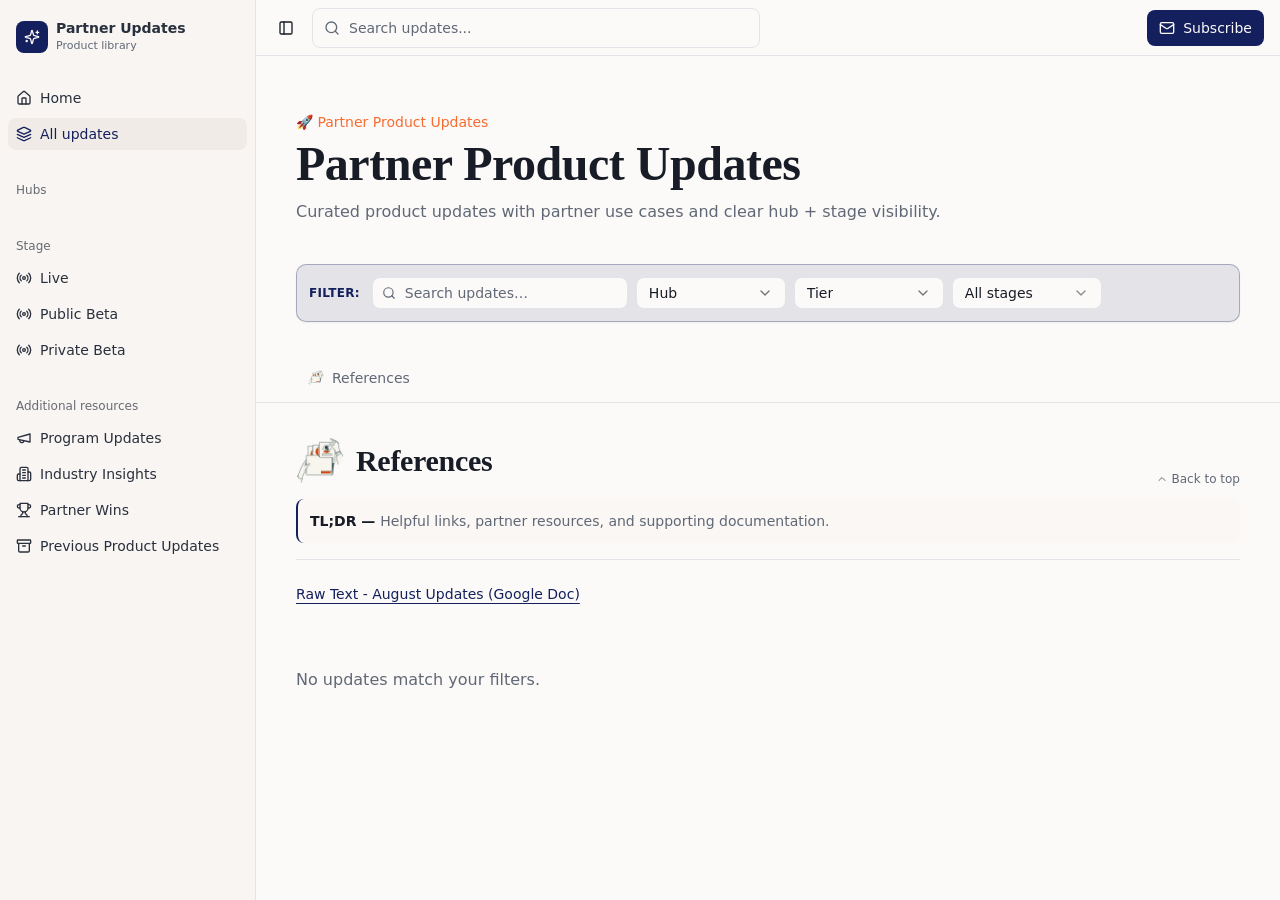
==== commit 0dc4553f: "Add files via upload" ====
--- a/index.html
+++ b/index.html
@@ -24,8 +24,8 @@
 
   <meta property="og:description" content="A central hub for sharing product updates with partners, featuring detailed briefs and filtering capabilities.">
   <meta name="twitter:description" content="A central hub for sharing product updates with partners, featuring detailed briefs and filtering capabilities.">
-  <script type="module" crossorigin src="./index-BqVkOnQU.js"></script>
-  <link rel="stylesheet" crossorigin href="./index-DXU62buE.css">
+  <script type="module" crossorigin src="./index-CZhT84t5.js"></script>
+  <link rel="stylesheet" crossorigin href="./index-Cs5_ehEV.css">
 </head>
 
   <body>
--- a/index-Cs5_ehEV.css
+++ b/index-Cs5_ehEV.css
@@ -0,0 +1 @@
+*,:before,:after{--tw-border-spacing-x: 0;--tw-border-spacing-y: 0;--tw-translate-x: 0;--tw-translate-y: 0;--tw-rotate: 0;--tw-skew-x: 0;--tw-skew-y: 0;--tw-scale-x: 1;--tw-scale-y: 1;--tw-pan-x: ;--tw-pan-y: ;--tw-pinch-zoom: ;--tw-scroll-snap-strictness: proximity;--tw-gradient-from-position: ;--tw-gradient-via-position: ;--tw-gradient-to-position: ;--tw-ordinal: ;--tw-slashed-zero: ;--tw-numeric-figure: ;--tw-numeric-spacing: ;--tw-numeric-fraction: ;--tw-ring-inset: ;--tw-ring-offset-width: 0px;--tw-ring-offset-color: #fff;--tw-ring-color: rgb(59 130 246 / .5);--tw-ring-offset-shadow: 0 0 #0000;--tw-ring-shadow: 0 0 #0000;--tw-shadow: 0 0 #0000;--tw-shadow-colored: 0 0 #0000;--tw-blur: ;--tw-brightness: ;--tw-contrast: ;--tw-grayscale: ;--tw-hue-rotate: ;--tw-invert: ;--tw-saturate: ;--tw-sepia: ;--tw-drop-shadow: ;--tw-backdrop-blur: ;--tw-backdrop-brightness: ;--tw-backdrop-contrast: ;--tw-backdrop-grayscale: ;--tw-backdrop-hue-rotate: ;--tw-backdrop-invert: ;--tw-backdrop-opacity: ;--tw-backdrop-saturate: ;--tw-backdrop-sepia: ;--tw-contain-size: ;--tw-contain-layout: ;--tw-contain-paint: ;--tw-contain-style: }::backdrop{--tw-border-spacing-x: 0;--tw-border-spacing-y: 0;--tw-translate-x: 0;--tw-translate-y: 0;--tw-rotate: 0;--tw-skew-x: 0;--tw-skew-y: 0;--tw-scale-x: 1;--tw-scale-y: 1;--tw-pan-x: ;--tw-pan-y: ;--tw-pinch-zoom: ;--tw-scroll-snap-strictness: proximity;--tw-gradient-from-position: ;--tw-gradient-via-position: ;--tw-gradient-to-position: ;--tw-ordinal: ;--tw-slashed-zero: ;--tw-numeric-figure: ;--tw-numeric-spacing: ;--tw-numeric-fraction: ;--tw-ring-inset: ;--tw-ring-offset-width: 0px;--tw-ring-offset-color: #fff;--tw-ring-color: rgb(59 130 246 / .5);--tw-ring-offset-shadow: 0 0 #0000;--tw-ring-shadow: 0 0 #0000;--tw-shadow: 0 0 #0000;--tw-shadow-colored: 0 0 #0000;--tw-blur: ;--tw-brightness: ;--tw-contrast: ;--tw-grayscale: ;--tw-hue-rotate: ;--tw-invert: ;--tw-saturate: ;--tw-sepia: ;--tw-drop-shadow: ;--tw-backdrop-blur: ;--tw-backdrop-brightness: ;--tw-backdrop-contrast: ;--tw-backdrop-grayscale: ;--tw-backdrop-hue-rotate: ;--tw-backdrop-invert: ;--tw-backdrop-opacity: ;--tw-backdrop-saturate: ;--tw-backdrop-sepia: ;--tw-contain-size: ;--tw-contain-layout: ;--tw-contain-paint: ;--tw-contain-style: }*,:before,:after{box-sizing:border-box;border-width:0;border-style:solid;border-color:#e5e7eb}:before,:after{--tw-content: ""}html,:host{line-height:1.5;-webkit-text-size-adjust:100%;-moz-tab-size:4;-o-tab-size:4;tab-size:4;font-family:ui-sans-serif,system-ui,sans-serif,"Apple Color Emoji","Segoe UI Emoji",Segoe UI Symbol,"Noto Color Emoji";font-feature-settings:normal;font-variation-settings:normal;-webkit-tap-highlight-color:transparent}body{margin:0;line-height:inherit}hr{height:0;color:inherit;border-top-width:1px}abbr:where([title]){-webkit-text-decoration:underline dotted;text-decoration:underline dotted}h1,h2,h3,h4,h5,h6{font-size:inherit;font-weight:inherit}a{color:inherit;text-decoration:inherit}b,strong{font-weight:bolder}code,kbd,samp,pre{font-family:ui-monospace,SFMono-Regular,Menlo,Monaco,Consolas,Liberation Mono,Courier New,monospace;font-feature-settings:normal;font-variation-settings:normal;font-size:1em}small{font-size:80%}sub,sup{font-size:75%;line-height:0;position:relative;vertical-align:baseline}sub{bottom:-.25em}sup{top:-.5em}table{text-indent:0;border-color:inherit;border-collapse:collapse}button,input,optgroup,select,textarea{font-family:inherit;font-feature-settings:inherit;font-variation-settings:inherit;font-size:100%;font-weight:inherit;line-height:inherit;letter-spacing:inherit;color:inherit;margin:0;padding:0}button,select{text-transform:none}button,input:where([type=button]),input:where([type=reset]),input:where([type=submit]){-webkit-appearance:button;background-color:transparent;background-image:none}:-moz-focusring{outline:auto}:-moz-ui-invalid{box-shadow:none}progress{vertical-align:baseline}::-webkit-inner-spin-button,::-webkit-outer-spin-button{height:auto}[type=search]{-webkit-appearance:textfield;outline-offset:-2px}::-webkit-search-decoration{-webkit-appearance:none}::-webkit-file-upload-button{-webkit-appearance:button;font:inherit}summary{display:list-item}blockquote,dl,dd,h1,h2,h3,h4,h5,h6,hr,figure,p,pre{margin:0}fieldset{margin:0;padding:0}legend{padding:0}ol,ul,menu{list-style:none;margin:0;padding:0}dialog{padding:0}textarea{resize:vertical}input::-moz-placeholder,textarea::-moz-placeholder{opacity:1;color:#9ca3af}input::placeholder,textarea::placeholder{opacity:1;color:#9ca3af}button,[role=button]{cursor:pointer}:disabled{cursor:default}img,svg,video,canvas,audio,iframe,embed,object{display:block;vertical-align:middle}img,video{max-width:100%;height:auto}[hidden]:where(:not([hidden=until-found])){display:none}:root{--background: 30 33% 98%;--foreground: 220 25% 12%;--card: 0 0% 100%;--card-foreground: 220 25% 12%;--popover: 0 0% 100%;--popover-foreground: 220 25% 12%;--primary: 230 65% 22%;--primary-foreground: 30 33% 98%;--primary-glow: 230 65% 38%;--secondary: 30 25% 94%;--secondary-foreground: 220 25% 12%;--muted: 30 20% 95%;--muted-foreground: 220 10% 42%;--accent: 18 92% 58%;--accent-foreground: 0 0% 100%;--destructive: 0 72% 50%;--destructive-foreground: 0 0% 100%;--border: 220 14% 90%;--input: 220 14% 90%;--ring: 230 65% 22%;--feature: 142 71% 38%;--improvement: 217 91% 55%;--fix: 38 92% 50%;--announcement: 280 65% 50%;--hubspot-orange: 17 100% 50%;--hubspot-orange-foreground: 0 0% 100%;--radius: .625rem;--gradient-hero: linear-gradient(135deg, hsl(230 65% 22%) 0%, hsl(230 65% 38%) 60%, hsl(18 92% 58%) 130%);--shadow-card: 0 1px 2px hsl(220 25% 12% / .04), 0 8px 24px -12px hsl(220 25% 12% / .08);--shadow-elevated: 0 4px 12px -2px hsl(220 25% 12% / .08), 0 24px 48px -16px hsl(220 25% 12% / .18);--sidebar-background: 30 30% 96%;--sidebar-foreground: 220 20% 20%;--sidebar-primary: 230 65% 22%;--sidebar-primary-foreground: 30 33% 98%;--sidebar-accent: 30 25% 92%;--sidebar-accent-foreground: 230 65% 22%;--sidebar-border: 220 14% 88%;--sidebar-ring: 230 65% 22%}.dark{--background: 222 30% 8%;--foreground: 30 20% 95%;--card: 222 30% 11%;--card-foreground: 30 20% 95%;--popover: 222 30% 11%;--popover-foreground: 30 20% 95%;--primary: 30 33% 95%;--primary-foreground: 222 30% 8%;--primary-glow: 230 65% 60%;--secondary: 222 25% 16%;--secondary-foreground: 30 20% 95%;--muted: 222 25% 16%;--muted-foreground: 220 10% 60%;--accent: 18 92% 58%;--accent-foreground: 0 0% 100%;--destructive: 0 62% 45%;--destructive-foreground: 30 20% 95%;--border: 222 25% 18%;--input: 222 25% 18%;--ring: 30 33% 95%;--sidebar-background: 222 30% 10%;--sidebar-foreground: 30 20% 90%;--sidebar-primary: 30 33% 95%;--sidebar-primary-foreground: 222 30% 8%;--sidebar-accent: 222 25% 16%;--sidebar-accent-foreground: 30 20% 95%;--sidebar-border: 222 25% 18%;--sidebar-ring: 30 33% 95%}*{border-color:hsl(var(--border))}body{background-color:hsl(var(--background));color:hsl(var(--foreground));font-feature-settings:"ss01","cv11"}h1,h2,h3,h4{font-family:ui-serif,Georgia,Iowan Old Style,Apple Garamond,Baskerville,Times New Roman,serif;letter-spacing:-.01em}.prose{color:var(--tw-prose-body);max-width:65ch}.prose :where(p):not(:where([class~=not-prose],[class~=not-prose] *)){margin-top:1.25em;margin-bottom:1.25em}.prose :where([class~=lead]):not(:where([class~=not-prose],[class~=not-prose] *)){color:var(--tw-prose-lead);font-size:1.25em;line-height:1.6;margin-top:1.2em;margin-bottom:1.2em}.prose :where(a):not(:where([class~=not-prose],[class~=not-prose] *)){color:var(--tw-prose-links);text-decoration:underline;font-weight:500}.prose :where(strong):not(:where([class~=not-prose],[class~=not-prose] *)){color:var(--tw-prose-bold);font-weight:600}.prose :where(a strong):not(:where([class~=not-prose],[class~=not-prose] *)){color:inherit}.prose :where(blockquote strong):not(:where([class~=not-prose],[class~=not-prose] *)){color:inherit}.prose :where(thead th strong):not(:where([class~=not-prose],[class~=not-prose] *)){color:inherit}.prose :where(ol):not(:where([class~=not-prose],[class~=not-prose] *)){list-style-type:decimal;margin-top:1.25em;margin-bottom:1.25em;padding-inline-start:1.625em}.prose :where(ol[type=A]):not(:where([class~=not-prose],[class~=not-prose] *)){list-style-type:upper-alpha}.prose :where(ol[type=a]):not(:where([class~=not-prose],[class~=not-prose] *)){list-style-type:lower-alpha}.prose :where(ol[type=A s]):not(:where([class~=not-prose],[class~=not-prose] *)){list-style-type:upper-alpha}.prose :where(ol[type=a s]):not(:where([class~=not-prose],[class~=not-prose] *)){list-style-type:lower-alpha}.prose :where(ol[type=I]):not(:where([class~=not-prose],[class~=not-prose] *)){list-style-type:upper-roman}.prose :where(ol[type=i]):not(:where([class~=not-prose],[class~=not-prose] *)){list-style-type:lower-roman}.prose :where(ol[type=I s]):not(:where([class~=not-prose],[class~=not-prose] *)){list-style-type:upper-roman}.prose :where(ol[type=i s]):not(:where([class~=not-prose],[class~=not-prose] *)){list-style-type:lower-roman}.prose :where(ol[type="1"]):not(:where([class~=not-prose],[class~=not-prose] *)){list-style-type:decimal}.prose :where(ul):not(:where([class~=not-prose],[class~=not-prose] *)){list-style-type:disc;margin-top:1.25em;margin-bottom:1.25em;padding-inline-start:1.625em}.prose :where(ol>li):not(:where([class~=not-prose],[class~=not-prose] *))::marker{font-weight:400;color:var(--tw-prose-counters)}.prose :where(ul>li):not(:where([class~=not-prose],[class~=not-prose] *))::marker{color:var(--tw-prose-bullets)}.prose :where(dt):not(:where([class~=not-prose],[class~=not-prose] *)){color:var(--tw-prose-headings);font-weight:600;margin-top:1.25em}.prose :where(hr):not(:where([class~=not-prose],[class~=not-prose] *)){border-color:var(--tw-prose-hr);border-top-width:1px;margin-top:3em;margin-bottom:3em}.prose :where(blockquote):not(:where([class~=not-prose],[class~=not-prose] *)){font-weight:500;font-style:italic;color:var(--tw-prose-quotes);border-inline-start-width:.25rem;border-inline-start-color:var(--tw-prose-quote-borders);quotes:"“""”""‘""’";margin-top:1.6em;margin-bottom:1.6em;padding-inline-start:1em}.prose :where(blockquote p:first-of-type):not(:where([class~=not-prose],[class~=not-prose] *)):before{content:open-quote}.prose :where(blockquote p:last-of-type):not(:where([class~=not-prose],[class~=not-prose] *)):after{content:close-quote}.prose :where(h1):not(:where([class~=not-prose],[class~=not-prose] *)){color:var(--tw-prose-headings);font-weight:800;font-size:2.25em;margin-top:0;margin-bottom:.8888889em;line-height:1.1111111}.prose :where(h1 strong):not(:where([class~=not-prose],[class~=not-prose] *)){font-weight:900;color:inherit}.prose :where(h2):not(:where([class~=not-prose],[class~=not-prose] *)){color:var(--tw-prose-headings);font-weight:700;font-size:1.5em;margin-top:2em;margin-bottom:1em;line-height:1.3333333}.prose :where(h2 strong):not(:where([class~=not-prose],[class~=not-prose] *)){font-weight:800;color:inherit}.prose :where(h3):not(:where([class~=not-prose],[class~=not-prose] *)){color:var(--tw-prose-headings);font-weight:600;font-size:1.25em;margin-top:1.6em;margin-bottom:.6em;line-height:1.6}.prose :where(h3 strong):not(:where([class~=not-prose],[class~=not-prose] *)){font-weight:700;color:inherit}.prose :where(h4):not(:where([class~=not-prose],[class~=not-prose] *)){color:var(--tw-prose-headings);font-weight:600;margin-top:1.5em;margin-bottom:.5em;line-height:1.5}.prose :where(h4 strong):not(:where([class~=not-prose],[class~=not-prose] *)){font-weight:700;color:inherit}.prose :where(img):not(:where([class~=not-prose],[class~=not-prose] *)){margin-top:2em;margin-bottom:2em}.prose :where(picture):not(:where([class~=not-prose],[class~=not-prose] *)){display:block;margin-top:2em;margin-bottom:2em}.prose :where(video):not(:where([class~=not-prose],[class~=not-prose] *)){margin-top:2em;margin-bottom:2em}.prose :where(kbd):not(:where([class~=not-prose],[class~=not-prose] *)){font-weight:500;font-family:inherit;color:var(--tw-prose-kbd);box-shadow:0 0 0 1px rgb(var(--tw-prose-kbd-shadows) / 10%),0 3px rgb(var(--tw-prose-kbd-shadows) / 10%);font-size:.875em;border-radius:.3125rem;padding-top:.1875em;padding-inline-end:.375em;padding-bottom:.1875em;padding-inline-start:.375em}.prose :where(code):not(:where([class~=not-prose],[class~=not-prose] *)){color:var(--tw-prose-code);font-weight:600;font-size:.875em}.prose :where(code):not(:where([class~=not-prose],[class~=not-prose] *)):before{content:"`"}.prose :where(code):not(:where([class~=not-prose],[class~=not-prose] *)):after{content:"`"}.prose :where(a code):not(:where([class~=not-prose],[class~=not-prose] *)){color:inherit}.prose :where(h1 code):not(:where([class~=not-prose],[class~=not-prose] *)){color:inherit}.prose :where(h2 code):not(:where([class~=not-prose],[class~=not-prose] *)){color:inherit;font-size:.875em}.prose :where(h3 code):not(:where([class~=not-prose],[class~=not-prose] *)){color:inherit;font-size:.9em}.prose :where(h4 code):not(:where([class~=not-prose],[class~=not-prose] *)){color:inherit}.prose :where(blockquote code):not(:where([class~=not-prose],[class~=not-prose] *)){color:inherit}.prose :where(thead th code):not(:where([class~=not-prose],[class~=not-prose] *)){color:inherit}.prose :where(pre):not(:where([class~=not-prose],[class~=not-prose] *)){color:var(--tw-prose-pre-code);background-color:var(--tw-prose-pre-bg);overflow-x:auto;font-weight:400;font-size:.875em;line-height:1.7142857;margin-top:1.7142857em;margin-bottom:1.7142857em;border-radius:.375rem;padding-top:.8571429em;padding-inline-end:1.1428571em;padding-bottom:.8571429em;padding-inline-start:1.1428571em}.prose :where(pre code):not(:where([class~=not-prose],[class~=not-prose] *)){background-color:transparent;border-width:0;border-radius:0;padding:0;font-weight:inherit;color:inherit;font-size:inherit;font-family:inherit;line-height:inherit}.prose :where(pre code):not(:where([class~=not-prose],[class~=not-prose] *)):before{content:none}.prose :where(pre code):not(:where([class~=not-prose],[class~=not-prose] *)):after{content:none}.prose :where(table):not(:where([class~=not-prose],[class~=not-prose] *)){width:100%;table-layout:auto;margin-top:2em;margin-bottom:2em;font-size:.875em;line-height:1.7142857}.prose :where(thead):not(:where([class~=not-prose],[class~=not-prose] *)){border-bottom-width:1px;border-bottom-color:var(--tw-prose-th-borders)}.prose :where(thead th):not(:where([class~=not-prose],[class~=not-prose] *)){color:var(--tw-prose-headings);font-weight:600;vertical-align:bottom;padding-inline-end:.5714286em;padding-bottom:.5714286em;padding-inline-start:.5714286em}.prose :where(tbody tr):not(:where([class~=not-prose],[class~=not-prose] *)){border-bottom-width:1px;border-bottom-color:var(--tw-prose-td-borders)}.prose :where(tbody tr:last-child):not(:where([class~=not-prose],[class~=not-prose] *)){border-bottom-width:0}.prose :where(tbody td):not(:where([class~=not-prose],[class~=not-prose] *)){vertical-align:baseline}.prose :where(tfoot):not(:where([class~=not-prose],[class~=not-prose] *)){border-top-width:1px;border-top-color:var(--tw-prose-th-borders)}.prose :where(tfoot td):not(:where([class~=not-prose],[class~=not-prose] *)){vertical-align:top}.prose :where(th,td):not(:where([class~=not-prose],[class~=not-prose] *)){text-align:start}.prose :where(figure>*):not(:where([class~=not-prose],[class~=not-prose] *)){margin-top:0;margin-bottom:0}.prose :where(figcaption):not(:where([class~=not-prose],[class~=not-prose] *)){color:var(--tw-prose-captions);font-size:.875em;line-height:1.4285714;margin-top:.8571429em}.prose{--tw-prose-body: #374151;--tw-prose-headings: #111827;--tw-prose-lead: #4b5563;--tw-prose-links: #111827;--tw-prose-bold: #111827;--tw-prose-counters: #6b7280;--tw-prose-bullets: #d1d5db;--tw-prose-hr: #e5e7eb;--tw-prose-quotes: #111827;--tw-prose-quote-borders: #e5e7eb;--tw-prose-captions: #6b7280;--tw-prose-kbd: #111827;--tw-prose-kbd-shadows: 17 24 39;--tw-prose-code: #111827;--tw-prose-pre-code: #e5e7eb;--tw-prose-pre-bg: #1f2937;--tw-prose-th-borders: #d1d5db;--tw-prose-td-borders: #e5e7eb;--tw-prose-invert-body: #d1d5db;--tw-prose-invert-headings: #fff;--tw-prose-invert-lead: #9ca3af;--tw-prose-invert-links: #fff;--tw-prose-invert-bold: #fff;--tw-prose-invert-counters: #9ca3af;--tw-prose-invert-bullets: #4b5563;--tw-prose-invert-hr: #374151;--tw-prose-invert-quotes: #f3f4f6;--tw-prose-invert-quote-borders: #374151;--tw-prose-invert-captions: #9ca3af;--tw-prose-invert-kbd: #fff;--tw-prose-invert-kbd-shadows: 255 255 255;--tw-prose-invert-code: #fff;--tw-prose-invert-pre-code: #d1d5db;--tw-prose-invert-pre-bg: rgb(0 0 0 / 50%);--tw-prose-invert-th-borders: #4b5563;--tw-prose-invert-td-borders: #374151;font-size:1rem;line-height:1.75}.prose :where(picture>img):not(:where([class~=not-prose],[class~=not-prose] *)){margin-top:0;margin-bottom:0}.prose :where(li):not(:where([class~=not-prose],[class~=not-prose] *)){margin-top:.5em;margin-bottom:.5em}.prose :where(ol>li):not(:where([class~=not-prose],[class~=not-prose] *)){padding-inline-start:.375em}.prose :where(ul>li):not(:where([class~=not-prose],[class~=not-prose] *)){padding-inline-start:.375em}.prose :where(.prose>ul>li p):not(:where([class~=not-prose],[class~=not-prose] *)){margin-top:.75em;margin-bottom:.75em}.prose :where(.prose>ul>li>p:first-child):not(:where([class~=not-prose],[class~=not-prose] *)){margin-top:1.25em}.prose :where(.prose>ul>li>p:last-child):not(:where([class~=not-prose],[class~=not-prose] *)){margin-bottom:1.25em}.prose :where(.prose>ol>li>p:first-child):not(:where([class~=not-prose],[class~=not-prose] *)){margin-top:1.25em}.prose :where(.prose>ol>li>p:last-child):not(:where([class~=not-prose],[class~=not-prose] *)){margin-bottom:1.25em}.prose :where(ul ul,ul ol,ol ul,ol ol):not(:where([class~=not-prose],[class~=not-prose] *)){margin-top:.75em;margin-bottom:.75em}.prose :where(dl):not(:where([class~=not-prose],[class~=not-prose] *)){margin-top:1.25em;margin-bottom:1.25em}.prose :where(dd):not(:where([class~=not-prose],[class~=not-prose] *)){margin-top:.5em;padding-inline-start:1.625em}.prose :where(hr+*):not(:where([class~=not-prose],[class~=not-prose] *)){margin-top:0}.prose :where(h2+*):not(:where([class~=not-prose],[class~=not-prose] *)){margin-top:0}.prose :where(h3+*):not(:where([class~=not-prose],[class~=not-prose] *)){margin-top:0}.prose :where(h4+*):not(:where([class~=not-prose],[class~=not-prose] *)){margin-top:0}.prose :where(thead th:first-child):not(:where([class~=not-prose],[class~=not-prose] *)){padding-inline-start:0}.prose :where(thead th:last-child):not(:where([class~=not-prose],[class~=not-prose] *)){padding-inline-end:0}.prose :where(tbody td,tfoot td):not(:where([class~=not-prose],[class~=not-prose] *)){padding-top:.5714286em;padding-inline-end:.5714286em;padding-bottom:.5714286em;padding-inline-start:.5714286em}.prose :where(tbody td:first-child,tfoot td:first-child):not(:where([class~=not-prose],[class~=not-prose] *)){padding-inline-start:0}.prose :where(tbody td:last-child,tfoot td:last-child):not(:where([class~=not-prose],[class~=not-prose] *)){padding-inline-end:0}.prose :where(figure):not(:where([class~=not-prose],[class~=not-prose] *)){margin-top:2em;margin-bottom:2em}.prose :where(.prose>:first-child):not(:where([class~=not-prose],[class~=not-prose] *)){margin-top:0}.prose :where(.prose>:last-child):not(:where([class~=not-prose],[class~=not-prose] *)){margin-bottom:0}.prose-sm{font-size:.875rem;line-height:1.7142857}.prose-sm :where(p):not(:where([class~=not-prose],[class~=not-prose] *)){margin-top:1.1428571em;margin-bottom:1.1428571em}.prose-sm :where([class~=lead]):not(:where([class~=not-prose],[class~=not-prose] *)){font-size:1.2857143em;line-height:1.5555556;margin-top:.8888889em;margin-bottom:.8888889em}.prose-sm :where(blockquote):not(:where([class~=not-prose],[class~=not-prose] *)){margin-top:1.3333333em;margin-bottom:1.3333333em;padding-inline-start:1.1111111em}.prose-sm :where(h1):not(:where([class~=not-prose],[class~=not-prose] *)){font-size:2.1428571em;margin-top:0;margin-bottom:.8em;line-height:1.2}.prose-sm :where(h2):not(:where([class~=not-prose],[class~=not-prose] *)){font-size:1.4285714em;margin-top:1.6em;margin-bottom:.8em;line-height:1.4}.prose-sm :where(h3):not(:where([class~=not-prose],[class~=not-prose] *)){font-size:1.2857143em;margin-top:1.5555556em;margin-bottom:.4444444em;line-height:1.5555556}.prose-sm :where(h4):not(:where([class~=not-prose],[class~=not-prose] *)){margin-top:1.4285714em;margin-bottom:.5714286em;line-height:1.4285714}.prose-sm :where(img):not(:where([class~=not-prose],[class~=not-prose] *)){margin-top:1.7142857em;margin-bottom:1.7142857em}.prose-sm :where(picture):not(:where([class~=not-prose],[class~=not-prose] *)){margin-top:1.7142857em;margin-bottom:1.7142857em}.prose-sm :where(picture>img):not(:where([class~=not-prose],[class~=not-prose] *)){margin-top:0;margin-bottom:0}.prose-sm :where(video):not(:where([class~=not-prose],[class~=not-prose] *)){margin-top:1.7142857em;margin-bottom:1.7142857em}.prose-sm :where(kbd):not(:where([class~=not-prose],[class~=not-prose] *)){font-size:.8571429em;border-radius:.3125rem;padding-top:.1428571em;padding-inline-end:.3571429em;padding-bottom:.1428571em;padding-inline-start:.3571429em}.prose-sm :where(code):not(:where([class~=not-prose],[class~=not-prose] *)){font-size:.8571429em}.prose-sm :where(h2 code):not(:where([class~=not-prose],[class~=not-prose] *)){font-size:.9em}.prose-sm :where(h3 code):not(:where([class~=not-prose],[class~=not-prose] *)){font-size:.8888889em}.prose-sm :where(pre):not(:where([class~=not-prose],[class~=not-prose] *)){font-size:.8571429em;line-height:1.6666667;margin-top:1.6666667em;margin-bottom:1.6666667em;border-radius:.25rem;padding-top:.6666667em;padding-inline-end:1em;padding-bottom:.6666667em;padding-inline-start:1em}.prose-sm :where(ol):not(:where([class~=not-prose],[class~=not-prose] *)){margin-top:1.1428571em;margin-bottom:1.1428571em;padding-inline-start:1.5714286em}.prose-sm :where(ul):not(:where([class~=not-prose],[class~=not-prose] *)){margin-top:1.1428571em;margin-bottom:1.1428571em;padding-inline-start:1.5714286em}.prose-sm :where(li):not(:where([class~=not-prose],[class~=not-prose] *)){margin-top:.2857143em;margin-bottom:.2857143em}.prose-sm :where(ol>li):not(:where([class~=not-prose],[class~=not-prose] *)){padding-inline-start:.4285714em}.prose-sm :where(ul>li):not(:where([class~=not-prose],[class~=not-prose] *)){padding-inline-start:.4285714em}.prose-sm :where(.prose-sm>ul>li p):not(:where([class~=not-prose],[class~=not-prose] *)){margin-top:.5714286em;margin-bottom:.5714286em}.prose-sm :where(.prose-sm>ul>li>p:first-child):not(:where([class~=not-prose],[class~=not-prose] *)){margin-top:1.1428571em}.prose-sm :where(.prose-sm>ul>li>p:last-child):not(:where([class~=not-prose],[class~=not-prose] *)){margin-bottom:1.1428571em}.prose-sm :where(.prose-sm>ol>li>p:first-child):not(:where([class~=not-prose],[class~=not-prose] *)){margin-top:1.1428571em}.prose-sm :where(.prose-sm>ol>li>p:last-child):not(:where([class~=not-prose],[class~=not-prose] *)){margin-bottom:1.1428571em}.prose-sm :where(ul ul,ul ol,ol ul,ol ol):not(:where([class~=not-prose],[class~=not-prose] *)){margin-top:.5714286em;margin-bottom:.5714286em}.prose-sm :where(dl):not(:where([class~=not-prose],[class~=not-prose] *)){margin-top:1.1428571em;margin-bottom:1.1428571em}.prose-sm :where(dt):not(:where([class~=not-prose],[class~=not-prose] *)){margin-top:1.1428571em}.prose-sm :where(dd):not(:where([class~=not-prose],[class~=not-prose] *)){margin-top:.2857143em;padding-inline-start:1.5714286em}.prose-sm :where(hr):not(:where([class~=not-prose],[class~=not-prose] *)){margin-top:2.8571429em;margin-bottom:2.8571429em}.prose-sm :where(hr+*):not(:where([class~=not-prose],[class~=not-prose] *)){margin-top:0}.prose-sm :where(h2+*):not(:where([class~=not-prose],[class~=not-prose] *)){margin-top:0}.prose-sm :where(h3+*):not(:where([class~=not-prose],[class~=not-prose] *)){margin-top:0}.prose-sm :where(h4+*):not(:where([class~=not-prose],[class~=not-prose] *)){margin-top:0}.prose-sm :where(table):not(:where([class~=not-prose],[class~=not-prose] *)){font-size:.8571429em;line-height:1.5}.prose-sm :where(thead th):not(:where([class~=not-prose],[class~=not-prose] *)){padding-inline-end:1em;padding-bottom:.6666667em;padding-inline-start:1em}.prose-sm :where(thead th:first-child):not(:where([class~=not-prose],[class~=not-prose] *)){padding-inline-start:0}.prose-sm :where(thead th:last-child):not(:where([class~=not-prose],[class~=not-prose] *)){padding-inline-end:0}.prose-sm :where(tbody td,tfoot td):not(:where([class~=not-prose],[class~=not-prose] *)){padding-top:.6666667em;padding-inline-end:1em;padding-bottom:.6666667em;padding-inline-start:1em}.prose-sm :where(tbody td:first-child,tfoot td:first-child):not(:where([class~=not-prose],[class~=not-prose] *)){padding-inline-start:0}.prose-sm :where(tbody td:last-child,tfoot td:last-child):not(:where([class~=not-prose],[class~=not-prose] *)){padding-inline-end:0}.prose-sm :where(figure):not(:where([class~=not-prose],[class~=not-prose] *)){margin-top:1.7142857em;margin-bottom:1.7142857em}.prose-sm :where(figure>*):not(:where([class~=not-prose],[class~=not-prose] *)){margin-top:0;margin-bottom:0}.prose-sm :where(figcaption):not(:where([class~=not-prose],[class~=not-prose] *)){font-size:.8571429em;line-height:1.3333333;margin-top:.6666667em}.prose-sm :where(.prose-sm>:first-child):not(:where([class~=not-prose],[class~=not-prose] *)){margin-top:0}.prose-sm :where(.prose-sm>:last-child):not(:where([class~=not-prose],[class~=not-prose] *)){margin-bottom:0}.prose-update{line-height:1.625;color:hsl(var(--foreground))}.prose-update h2{margin-top:2rem;margin-bottom:.75rem;font-size:1.5rem;line-height:2rem;font-weight:600}.prose-update h3{margin-top:1.5rem;margin-bottom:.5rem;font-size:1.25rem;line-height:1.75rem;font-weight:600}.prose-update p{margin-top:1rem;margin-bottom:1rem}.prose-update ul{margin-top:1rem;margin-bottom:1rem;list-style-type:disc}.prose-update ul>:not([hidden])~:not([hidden]){--tw-space-y-reverse: 0;margin-top:calc(.25rem * calc(1 - var(--tw-space-y-reverse)));margin-bottom:calc(.25rem * var(--tw-space-y-reverse))}.prose-update ul{padding-left:1.5rem}.prose-update ol{margin-top:1rem;margin-bottom:1rem;list-style-type:decimal}.prose-update ol>:not([hidden])~:not([hidden]){--tw-space-y-reverse: 0;margin-top:calc(.25rem * calc(1 - var(--tw-space-y-reverse)));margin-bottom:calc(.25rem * var(--tw-space-y-reverse))}.prose-update ol{padding-left:1.5rem}.prose-update a{color:hsl(var(--primary));text-decoration-line:underline;text-underline-offset:4px}.prose-update blockquote{margin-top:1rem;margin-bottom:1rem;border-left-width:4px;border-color:hsl(var(--accent));padding-left:1rem;font-style:italic;color:hsl(var(--muted-foreground))}.prose-update code{border-radius:.25rem;background-color:hsl(var(--muted));padding:.125rem .375rem;font-size:.875rem;line-height:1.25rem}.prose-update pre{margin-top:1rem;margin-bottom:1rem;overflow-x:auto;border-radius:calc(var(--radius) - 2px);background-color:hsl(var(--muted));padding:1rem;font-size:.875rem;line-height:1.25rem}.prose-update img{margin-top:1rem;margin-bottom:1rem;border-radius:calc(var(--radius) - 2px)}.sr-only{position:absolute;width:1px;height:1px;padding:0;margin:-1px;overflow:hidden;clip:rect(0,0,0,0);white-space:nowrap;border-width:0}.pointer-events-none{pointer-events:none}.pointer-events-auto{pointer-events:auto}.visible{visibility:visible}.invisible{visibility:hidden}.fixed{position:fixed}.absolute{position:absolute}.relative{position:relative}.sticky{position:sticky}.inset-0{top:0;right:0;bottom:0;left:0}.inset-x-0{left:0;right:0}.inset-y-0{top:0;bottom:0}.-bottom-12{bottom:-3rem}.-left-12{left:-3rem}.-right-12{right:-3rem}.-right-16{right:-4rem}.-top-12{top:-3rem}.-top-16{top:-4rem}.bottom-0{bottom:0}.bottom-6{bottom:1.5rem}.left-0{left:0}.left-1{left:.25rem}.left-1\/2{left:50%}.left-2{left:.5rem}.left-2\.5{left:.625rem}.left-3{left:.75rem}.left-\[50\%\]{left:50%}.right-0{right:0}.right-1{right:.25rem}.right-1\.5{right:.375rem}.right-2{right:.5rem}.right-3{right:.75rem}.right-4{right:1rem}.right-6{right:1.5rem}.top-0{top:0}.top-1\.5{top:.375rem}.top-1\/2{top:50%}.top-2{top:.5rem}.top-3\.5{top:.875rem}.top-4{top:1rem}.top-\[1px\]{top:1px}.top-\[50\%\]{top:50%}.top-\[60\%\]{top:60%}.top-full{top:100%}.z-10{z-index:10}.z-20{z-index:20}.z-30{z-index:30}.z-50{z-index:50}.z-\[100\]{z-index:100}.z-\[1\]{z-index:1}.-mx-1{margin-left:-.25rem;margin-right:-.25rem}.-mx-4{margin-left:-1rem;margin-right:-1rem}.-my-1{margin-top:-.25rem;margin-bottom:-.25rem}.-my-2{margin-top:-.5rem;margin-bottom:-.5rem}.mx-2{margin-left:.5rem;margin-right:.5rem}.mx-3\.5{margin-left:.875rem;margin-right:.875rem}.mx-6{margin-left:1.5rem;margin-right:1.5rem}.mx-auto{margin-left:auto;margin-right:auto}.my-0\.5{margin-top:.125rem;margin-bottom:.125rem}.my-1{margin-top:.25rem;margin-bottom:.25rem}.-ml-4{margin-left:-1rem}.-mt-4{margin-top:-1rem}.mb-1{margin-bottom:.25rem}.mb-10{margin-bottom:2.5rem}.mb-14{margin-bottom:3.5rem}.mb-2{margin-bottom:.5rem}.mb-3{margin-bottom:.75rem}.mb-4{margin-bottom:1rem}.mb-6{margin-bottom:1.5rem}.mb-8{margin-bottom:2rem}.ml-1{margin-left:.25rem}.ml-auto{margin-left:auto}.mr-1{margin-right:.25rem}.mr-2{margin-right:.5rem}.mt-0\.5{margin-top:.125rem}.mt-1{margin-top:.25rem}.mt-1\.5{margin-top:.375rem}.mt-10{margin-top:2.5rem}.mt-12{margin-top:3rem}.mt-2{margin-top:.5rem}.mt-24{margin-top:6rem}.mt-3{margin-top:.75rem}.mt-4{margin-top:1rem}.mt-5{margin-top:1.25rem}.mt-6{margin-top:1.5rem}.mt-auto{margin-top:auto}.line-clamp-2{overflow:hidden;display:-webkit-box;-webkit-box-orient:vertical;-webkit-line-clamp:2}.block{display:block}.inline-block{display:inline-block}.flex{display:flex}.inline-flex{display:inline-flex}.table{display:table}.grid{display:grid}.hidden{display:none}.aspect-square{aspect-ratio:1 / 1}.aspect-video{aspect-ratio:16 / 9}.size-4{width:1rem;height:1rem}.h-1\.5{height:.375rem}.h-10{height:2.5rem}.h-11{height:2.75rem}.h-12{height:3rem}.h-14{height:3.5rem}.h-2{height:.5rem}.h-2\.5{height:.625rem}.h-3{height:.75rem}.h-3\.5{height:.875rem}.h-4{height:1rem}.h-40{height:10rem}.h-5{height:1.25rem}.h-6{height:1.5rem}.h-64{height:16rem}.h-7{height:1.75rem}.h-8{height:2rem}.h-9{height:2.25rem}.h-\[1px\]{height:1px}.h-\[var\(--radix-navigation-menu-viewport-height\)\]{height:var(--radix-navigation-menu-viewport-height)}.h-\[var\(--radix-select-trigger-height\)\]{height:var(--radix-select-trigger-height)}.h-auto{height:auto}.h-fit{height:-moz-fit-content;height:fit-content}.h-full{height:100%}.h-px{height:1px}.h-svh{height:100svh}.max-h-96{max-height:24rem}.max-h-\[300px\]{max-height:300px}.max-h-screen{max-height:100vh}.min-h-0{min-height:0px}.min-h-\[120px\]{min-height:120px}.min-h-\[80px\]{min-height:80px}.min-h-screen{min-height:100vh}.min-h-svh{min-height:100svh}.w-0{width:0px}.w-1{width:.25rem}.w-1\.5{width:.375rem}.w-10{width:2.5rem}.w-11{width:2.75rem}.w-12{width:3rem}.w-2{width:.5rem}.w-2\.5{width:.625rem}.w-3{width:.75rem}.w-3\.5{width:.875rem}.w-3\/4{width:75%}.w-4{width:1rem}.w-5{width:1.25rem}.w-56{width:14rem}.w-6{width:1.5rem}.w-60{width:15rem}.w-64{width:16rem}.w-7{width:1.75rem}.w-72{width:18rem}.w-8{width:2rem}.w-9{width:2.25rem}.w-\[--sidebar-width\]{width:var(--sidebar-width)}.w-\[100px\]{width:100px}.w-\[150px\]{width:150px}.w-\[180px\]{width:180px}.w-\[1px\]{width:1px}.w-auto{width:auto}.w-full{width:100%}.w-max{width:-moz-max-content;width:max-content}.w-px{width:1px}.min-w-0{min-width:0px}.min-w-5{min-width:1.25rem}.min-w-\[12rem\]{min-width:12rem}.min-w-\[150px\]{min-width:150px}.min-w-\[8rem\]{min-width:8rem}.min-w-\[var\(--radix-select-trigger-width\)\]{min-width:var(--radix-select-trigger-width)}.max-w-2xl{max-width:42rem}.max-w-3xl{max-width:48rem}.max-w-4xl{max-width:56rem}.max-w-5xl{max-width:64rem}.max-w-6xl{max-width:72rem}.max-w-\[--skeleton-width\]{max-width:var(--skeleton-width)}.max-w-lg{max-width:32rem}.max-w-max{max-width:-moz-max-content;max-width:max-content}.max-w-md{max-width:28rem}.max-w-none{max-width:none}.max-w-sm{max-width:24rem}.max-w-xl{max-width:36rem}.flex-1{flex:1 1 0%}.shrink-0{flex-shrink:0}.grow{flex-grow:1}.grow-0{flex-grow:0}.basis-full{flex-basis:100%}.caption-bottom{caption-side:bottom}.border-collapse{border-collapse:collapse}.-translate-x-1\/2{--tw-translate-x: -50%;transform:translate(var(--tw-translate-x),var(--tw-translate-y)) rotate(var(--tw-rotate)) skew(var(--tw-skew-x)) skewY(var(--tw-skew-y)) scaleX(var(--tw-scale-x)) scaleY(var(--tw-scale-y))}.-translate-x-px{--tw-translate-x: -1px;transform:translate(var(--tw-translate-x),var(--tw-translate-y)) rotate(var(--tw-rotate)) skew(var(--tw-skew-x)) skewY(var(--tw-skew-y)) scaleX(var(--tw-scale-x)) scaleY(var(--tw-scale-y))}.-translate-y-1\/2{--tw-translate-y: -50%;transform:translate(var(--tw-translate-x),var(--tw-translate-y)) rotate(var(--tw-rotate)) skew(var(--tw-skew-x)) skewY(var(--tw-skew-y)) scaleX(var(--tw-scale-x)) scaleY(var(--tw-scale-y))}.translate-x-\[-50\%\]{--tw-translate-x: -50%;transform:translate(var(--tw-translate-x),var(--tw-translate-y)) rotate(var(--tw-rotate)) skew(var(--tw-skew-x)) skewY(var(--tw-skew-y)) scaleX(var(--tw-scale-x)) scaleY(var(--tw-scale-y))}.translate-x-px{--tw-translate-x: 1px;transform:translate(var(--tw-translate-x),var(--tw-translate-y)) rotate(var(--tw-rotate)) skew(var(--tw-skew-x)) skewY(var(--tw-skew-y)) scaleX(var(--tw-scale-x)) scaleY(var(--tw-scale-y))}.translate-y-\[-50\%\]{--tw-translate-y: -50%;transform:translate(var(--tw-translate-x),var(--tw-translate-y)) rotate(var(--tw-rotate)) skew(var(--tw-skew-x)) skewY(var(--tw-skew-y)) scaleX(var(--tw-scale-x)) scaleY(var(--tw-scale-y))}.rotate-180{--tw-rotate: 180deg;transform:translate(var(--tw-translate-x),var(--tw-translate-y)) rotate(var(--tw-rotate)) skew(var(--tw-skew-x)) skewY(var(--tw-skew-y)) scaleX(var(--tw-scale-x)) scaleY(var(--tw-scale-y))}.rotate-45{--tw-rotate: 45deg;transform:translate(var(--tw-translate-x),var(--tw-translate-y)) rotate(var(--tw-rotate)) skew(var(--tw-skew-x)) skewY(var(--tw-skew-y)) scaleX(var(--tw-scale-x)) scaleY(var(--tw-scale-y))}.rotate-90{--tw-rotate: 90deg;transform:translate(var(--tw-translate-x),var(--tw-translate-y)) rotate(var(--tw-rotate)) skew(var(--tw-skew-x)) skewY(var(--tw-skew-y)) scaleX(var(--tw-scale-x)) scaleY(var(--tw-scale-y))}.transform{transform:translate(var(--tw-translate-x),var(--tw-translate-y)) rotate(var(--tw-rotate)) skew(var(--tw-skew-x)) skewY(var(--tw-skew-y)) scaleX(var(--tw-scale-x)) scaleY(var(--tw-scale-y))}@keyframes pulse{50%{opacity:.5}}.animate-pulse{animation:pulse 2s cubic-bezier(.4,0,.6,1) infinite}.cursor-default{cursor:default}.cursor-pointer{cursor:pointer}.touch-none{touch-action:none}.select-none{-webkit-user-select:none;-moz-user-select:none;user-select:none}.resize-y{resize:vertical}.scroll-mt-20{scroll-margin-top:5rem}.list-none{list-style-type:none}.grid-cols-2{grid-template-columns:repeat(2,minmax(0,1fr))}.flex-row{flex-direction:row}.flex-col{flex-direction:column}.flex-col-reverse{flex-direction:column-reverse}.flex-wrap{flex-wrap:wrap}.items-start{align-items:flex-start}.items-end{align-items:flex-end}.items-center{align-items:center}.items-baseline{align-items:baseline}.items-stretch{align-items:stretch}.justify-end{justify-content:flex-end}.justify-center{justify-content:center}.justify-between{justify-content:space-between}.gap-0\.5{gap:.125rem}.gap-1{gap:.25rem}.gap-1\.5{gap:.375rem}.gap-2{gap:.5rem}.gap-3{gap:.75rem}.gap-4{gap:1rem}.gap-5{gap:1.25rem}.gap-6{gap:1.5rem}.gap-x-6{-moz-column-gap:1.5rem;column-gap:1.5rem}.gap-y-2{row-gap:.5rem}.space-x-1>:not([hidden])~:not([hidden]){--tw-space-x-reverse: 0;margin-right:calc(.25rem * var(--tw-space-x-reverse));margin-left:calc(.25rem * calc(1 - var(--tw-space-x-reverse)))}.space-x-4>:not([hidden])~:not([hidden]){--tw-space-x-reverse: 0;margin-right:calc(1rem * var(--tw-space-x-reverse));margin-left:calc(1rem * calc(1 - var(--tw-space-x-reverse)))}.space-y-1>:not([hidden])~:not([hidden]){--tw-space-y-reverse: 0;margin-top:calc(.25rem * calc(1 - var(--tw-space-y-reverse)));margin-bottom:calc(.25rem * var(--tw-space-y-reverse))}.space-y-1\.5>:not([hidden])~:not([hidden]){--tw-space-y-reverse: 0;margin-top:calc(.375rem * calc(1 - var(--tw-space-y-reverse)));margin-bottom:calc(.375rem * var(--tw-space-y-reverse))}.space-y-10>:not([hidden])~:not([hidden]){--tw-space-y-reverse: 0;margin-top:calc(2.5rem * calc(1 - var(--tw-space-y-reverse)));margin-bottom:calc(2.5rem * var(--tw-space-y-reverse))}.space-y-12>:not([hidden])~:not([hidden]){--tw-space-y-reverse: 0;margin-top:calc(3rem * calc(1 - var(--tw-space-y-reverse)));margin-bottom:calc(3rem * var(--tw-space-y-reverse))}.space-y-16>:not([hidden])~:not([hidden]){--tw-space-y-reverse: 0;margin-top:calc(4rem * calc(1 - var(--tw-space-y-reverse)));margin-bottom:calc(4rem * var(--tw-space-y-reverse))}.space-y-2>:not([hidden])~:not([hidden]){--tw-space-y-reverse: 0;margin-top:calc(.5rem * calc(1 - var(--tw-space-y-reverse)));margin-bottom:calc(.5rem * var(--tw-space-y-reverse))}.space-y-2\.5>:not([hidden])~:not([hidden]){--tw-space-y-reverse: 0;margin-top:calc(.625rem * calc(1 - var(--tw-space-y-reverse)));margin-bottom:calc(.625rem * var(--tw-space-y-reverse))}.space-y-3>:not([hidden])~:not([hidden]){--tw-space-y-reverse: 0;margin-top:calc(.75rem * calc(1 - var(--tw-space-y-reverse)));margin-bottom:calc(.75rem * var(--tw-space-y-reverse))}.space-y-4>:not([hidden])~:not([hidden]){--tw-space-y-reverse: 0;margin-top:calc(1rem * calc(1 - var(--tw-space-y-reverse)));margin-bottom:calc(1rem * var(--tw-space-y-reverse))}.space-y-5>:not([hidden])~:not([hidden]){--tw-space-y-reverse: 0;margin-top:calc(1.25rem * calc(1 - var(--tw-space-y-reverse)));margin-bottom:calc(1.25rem * var(--tw-space-y-reverse))}.space-y-6>:not([hidden])~:not([hidden]){--tw-space-y-reverse: 0;margin-top:calc(1.5rem * calc(1 - var(--tw-space-y-reverse)));margin-bottom:calc(1.5rem * var(--tw-space-y-reverse))}.space-y-8>:not([hidden])~:not([hidden]){--tw-space-y-reverse: 0;margin-top:calc(2rem * calc(1 - var(--tw-space-y-reverse)));margin-bottom:calc(2rem * var(--tw-space-y-reverse))}.divide-y>:not([hidden])~:not([hidden]){--tw-divide-y-reverse: 0;border-top-width:calc(1px * calc(1 - var(--tw-divide-y-reverse)));border-bottom-width:calc(1px * var(--tw-divide-y-reverse))}.overflow-auto{overflow:auto}.overflow-hidden{overflow:hidden}.overflow-x-auto{overflow-x:auto}.overflow-y-auto{overflow-y:auto}.overflow-x-hidden{overflow-x:hidden}.truncate{overflow:hidden;text-overflow:ellipsis;white-space:nowrap}.whitespace-nowrap{white-space:nowrap}.whitespace-pre-wrap{white-space:pre-wrap}.break-words{overflow-wrap:break-word}.break-all{word-break:break-all}.rounded{border-radius:.25rem}.rounded-2xl{border-radius:1rem}.rounded-\[2px\]{border-radius:2px}.rounded-\[inherit\]{border-radius:inherit}.rounded-full{border-radius:9999px}.rounded-lg{border-radius:var(--radius)}.rounded-md{border-radius:calc(var(--radius) - 2px)}.rounded-none{border-radius:0}.rounded-sm{border-radius:calc(var(--radius) - 4px)}.rounded-xl{border-radius:.75rem}.rounded-t-\[10px\]{border-top-left-radius:10px;border-top-right-radius:10px}.rounded-tl-sm{border-top-left-radius:calc(var(--radius) - 4px)}.border{border-width:1px}.border-0{border-width:0px}.border-2{border-width:2px}.border-\[1\.5px\]{border-width:1.5px}.border-y{border-top-width:1px;border-bottom-width:1px}.border-b{border-bottom-width:1px}.border-l{border-left-width:1px}.border-l-2{border-left-width:2px}.border-r{border-right-width:1px}.border-t{border-top-width:1px}.border-dashed{border-style:dashed}.border-\[--color-border\]{border-color:var(--color-border)}.border-accent-foreground{border-color:hsl(var(--accent-foreground))}.border-border{border-color:hsl(var(--border))}.border-border\/50{border-color:hsl(var(--border) / .5)}.border-border\/60{border-color:hsl(var(--border) / .6)}.border-destructive{border-color:hsl(var(--destructive))}.border-destructive\/50{border-color:hsl(var(--destructive) / .5)}.border-input{border-color:hsl(var(--input))}.border-primary{border-color:hsl(var(--primary))}.border-primary\/30{border-color:hsl(var(--primary) / .3)}.border-sidebar-border{border-color:hsl(var(--sidebar-border))}.border-transparent{border-color:transparent}.border-l-transparent{border-left-color:transparent}.border-t-transparent{border-top-color:transparent}.bg-\[--color-bg\]{background-color:var(--color-bg)}.bg-accent{background-color:hsl(var(--accent))}.bg-accent\/15{background-color:hsl(var(--accent) / .15)}.bg-amber-500{--tw-bg-opacity: 1;background-color:rgb(245 158 11 / var(--tw-bg-opacity, 1))}.bg-announcement{background-color:hsl(var(--announcement))}.bg-background{background-color:hsl(var(--background))}.bg-background\/80{background-color:hsl(var(--background) / .8)}.bg-background\/85{background-color:hsl(var(--background) / .85)}.bg-black\/80{background-color:#000c}.bg-border{background-color:hsl(var(--border))}.bg-card{background-color:hsl(var(--card))}.bg-destructive{background-color:hsl(var(--destructive))}.bg-emerald-100{--tw-bg-opacity: 1;background-color:rgb(209 250 229 / var(--tw-bg-opacity, 1))}.bg-emerald-500{--tw-bg-opacity: 1;background-color:rgb(16 185 129 / var(--tw-bg-opacity, 1))}.bg-feature{background-color:hsl(var(--feature))}.bg-fix{background-color:hsl(var(--fix))}.bg-foreground{background-color:hsl(var(--foreground))}.bg-hubspot-orange{background-color:hsl(var(--hubspot-orange))}.bg-improvement{background-color:hsl(var(--improvement))}.bg-muted{background-color:hsl(var(--muted))}.bg-muted\/30{background-color:hsl(var(--muted) / .3)}.bg-muted\/40{background-color:hsl(var(--muted) / .4)}.bg-muted\/50{background-color:hsl(var(--muted) / .5)}.bg-popover{background-color:hsl(var(--popover))}.bg-primary{background-color:hsl(var(--primary))}.bg-primary\/10{background-color:hsl(var(--primary) / .1)}.bg-primary\/15{background-color:hsl(var(--primary) / .15)}.bg-primary\/5{background-color:hsl(var(--primary) / .05)}.bg-secondary{background-color:hsl(var(--secondary))}.bg-sidebar{background-color:hsl(var(--sidebar-background))}.bg-sidebar-accent{background-color:hsl(var(--sidebar-accent))}.bg-sidebar-border{background-color:hsl(var(--sidebar-border))}.bg-transparent{background-color:transparent}.bg-violet-500{--tw-bg-opacity: 1;background-color:rgb(139 92 246 / var(--tw-bg-opacity, 1))}.bg-white\/10{background-color:#ffffff1a}.bg-white\/15{background-color:#ffffff26}.bg-gradient-to-br{background-image:linear-gradient(to bottom right,var(--tw-gradient-stops))}.from-primary\/5{--tw-gradient-from: hsl(var(--primary) / .05) var(--tw-gradient-from-position);--tw-gradient-to: hsl(var(--primary) / 0) var(--tw-gradient-to-position);--tw-gradient-stops: var(--tw-gradient-from), var(--tw-gradient-to)}.via-card{--tw-gradient-to: hsl(var(--card) / 0) var(--tw-gradient-to-position);--tw-gradient-stops: var(--tw-gradient-from), hsl(var(--card)) var(--tw-gradient-via-position), var(--tw-gradient-to)}.to-card{--tw-gradient-to: hsl(var(--card)) var(--tw-gradient-to-position)}.bg-cover{background-size:cover}.bg-center{background-position:center}.fill-current{fill:currentColor}.object-contain{-o-object-fit:contain;object-fit:contain}.object-cover{-o-object-fit:cover;object-fit:cover}.object-top{-o-object-position:top;object-position:top}.p-0{padding:0}.p-0\.5{padding:.125rem}.p-1{padding:.25rem}.p-2{padding:.5rem}.p-3{padding:.75rem}.p-4{padding:1rem}.p-5{padding:1.25rem}.p-6{padding:1.5rem}.p-7{padding:1.75rem}.p-8{padding:2rem}.p-\[1px\]{padding:1px}.px-1{padding-left:.25rem;padding-right:.25rem}.px-2{padding-left:.5rem;padding-right:.5rem}.px-2\.5{padding-left:.625rem;padding-right:.625rem}.px-3{padding-left:.75rem;padding-right:.75rem}.px-4{padding-left:1rem;padding-right:1rem}.px-5{padding-left:1.25rem;padding-right:1.25rem}.px-6{padding-left:1.5rem;padding-right:1.5rem}.px-8{padding-left:2rem;padding-right:2rem}.py-0\.5{padding-top:.125rem;padding-bottom:.125rem}.py-1{padding-top:.25rem;padding-bottom:.25rem}.py-1\.5{padding-top:.375rem;padding-bottom:.375rem}.py-10{padding-top:2.5rem;padding-bottom:2.5rem}.py-2{padding-top:.5rem;padding-bottom:.5rem}.py-3{padding-top:.75rem;padding-bottom:.75rem}.py-4{padding-top:1rem;padding-bottom:1rem}.py-5{padding-top:1.25rem;padding-bottom:1.25rem}.py-6{padding-top:1.5rem;padding-bottom:1.5rem}.py-8{padding-top:2rem;padding-bottom:2rem}.pb-2{padding-bottom:.5rem}.pb-3{padding-bottom:.75rem}.pb-4{padding-bottom:1rem}.pl-2\.5{padding-left:.625rem}.pl-4{padding-left:1rem}.pl-8{padding-left:2rem}.pl-9{padding-left:2.25rem}.pr-2{padding-right:.5rem}.pr-2\.5{padding-right:.625rem}.pr-7{padding-right:1.75rem}.pr-8{padding-right:2rem}.pr-9{padding-right:2.25rem}.pt-0{padding-top:0}.pt-0\.5{padding-top:.125rem}.pt-1{padding-top:.25rem}.pt-2{padding-top:.5rem}.pt-3{padding-top:.75rem}.pt-4{padding-top:1rem}.pt-8{padding-top:2rem}.text-left{text-align:left}.text-center{text-align:center}.align-middle{vertical-align:middle}.font-mono{font-family:ui-monospace,SFMono-Regular,Menlo,Monaco,Consolas,Liberation Mono,Courier New,monospace}.font-serif{font-family:ui-serif,Georgia,Cambria,Times New Roman,Times,serif}.text-2xl{font-size:1.5rem;line-height:2rem}.text-3xl{font-size:1.875rem;line-height:2.25rem}.text-4xl{font-size:2.25rem;line-height:2.5rem}.text-\[0\.8rem\]{font-size:.8rem}.text-\[10px\]{font-size:10px}.text-\[11px\]{font-size:11px}.text-\[13px\]{font-size:13px}.text-base{font-size:1rem;line-height:1.5rem}.text-lg{font-size:1.125rem;line-height:1.75rem}.text-sm{font-size:.875rem;line-height:1.25rem}.text-xl{font-size:1.25rem;line-height:1.75rem}.text-xs{font-size:.75rem;line-height:1rem}.font-bold{font-weight:700}.font-medium{font-weight:500}.font-normal{font-weight:400}.font-semibold{font-weight:600}.uppercase{text-transform:uppercase}.tabular-nums{--tw-numeric-spacing: tabular-nums;font-variant-numeric:var(--tw-ordinal) var(--tw-slashed-zero) var(--tw-numeric-figure) var(--tw-numeric-spacing) var(--tw-numeric-fraction)}.leading-none{line-height:1}.leading-relaxed{line-height:1.625}.leading-tight{line-height:1.25}.tracking-tight{letter-spacing:-.025em}.tracking-wide{letter-spacing:.025em}.tracking-wider{letter-spacing:.05em}.tracking-widest{letter-spacing:.1em}.text-accent{color:hsl(var(--accent))}.text-accent-foreground{color:hsl(var(--accent-foreground))}.text-card-foreground{color:hsl(var(--card-foreground))}.text-current{color:currentColor}.text-destructive{color:hsl(var(--destructive))}.text-destructive-foreground{color:hsl(var(--destructive-foreground))}.text-emerald-700{--tw-text-opacity: 1;color:rgb(4 120 87 / var(--tw-text-opacity, 1))}.text-foreground{color:hsl(var(--foreground))}.text-foreground\/50{color:hsl(var(--foreground) / .5)}.text-foreground\/90{color:hsl(var(--foreground) / .9)}.text-hubspot-orange{color:hsl(var(--hubspot-orange))}.text-hubspot-orange-foreground{color:hsl(var(--hubspot-orange-foreground))}.text-muted-foreground{color:hsl(var(--muted-foreground))}.text-popover-foreground{color:hsl(var(--popover-foreground))}.text-primary{color:hsl(var(--primary))}.text-primary-foreground{color:hsl(var(--primary-foreground))}.text-secondary-foreground{color:hsl(var(--secondary-foreground))}.text-sidebar-accent-foreground{color:hsl(var(--sidebar-accent-foreground))}.text-sidebar-foreground{color:hsl(var(--sidebar-foreground))}.text-sidebar-foreground\/70{color:hsl(var(--sidebar-foreground) / .7)}.text-white\/80{color:#fffc}.text-white\/85{color:#ffffffd9}.underline{text-decoration-line:underline}.underline-offset-4{text-underline-offset:4px}.opacity-0{opacity:0}.opacity-50{opacity:.5}.opacity-60{opacity:.6}.opacity-70{opacity:.7}.opacity-90{opacity:.9}.opacity-95{opacity:.95}.shadow-\[0_0_0_1px_hsl\(var\(--sidebar-border\)\)\]{--tw-shadow: 0 0 0 1px hsl(var(--sidebar-border));--tw-shadow-colored: 0 0 0 1px var(--tw-shadow-color);box-shadow:var(--tw-ring-offset-shadow, 0 0 #0000),var(--tw-ring-shadow, 0 0 #0000),var(--tw-shadow)}.shadow-lg{--tw-shadow: 0 10px 15px -3px rgb(0 0 0 / .1), 0 4px 6px -4px rgb(0 0 0 / .1);--tw-shadow-colored: 0 10px 15px -3px var(--tw-shadow-color), 0 4px 6px -4px var(--tw-shadow-color);box-shadow:var(--tw-ring-offset-shadow, 0 0 #0000),var(--tw-ring-shadow, 0 0 #0000),var(--tw-shadow)}.shadow-md{--tw-shadow: 0 4px 6px -1px rgb(0 0 0 / .1), 0 2px 4px -2px rgb(0 0 0 / .1);--tw-shadow-colored: 0 4px 6px -1px var(--tw-shadow-color), 0 2px 4px -2px var(--tw-shadow-color);box-shadow:var(--tw-ring-offset-shadow, 0 0 #0000),var(--tw-ring-shadow, 0 0 #0000),var(--tw-shadow)}.shadow-none{--tw-shadow: 0 0 #0000;--tw-shadow-colored: 0 0 #0000;box-shadow:var(--tw-ring-offset-shadow, 0 0 #0000),var(--tw-ring-shadow, 0 0 #0000),var(--tw-shadow)}.shadow-sm{--tw-shadow: 0 1px 2px 0 rgb(0 0 0 / .05);--tw-shadow-colored: 0 1px 2px 0 var(--tw-shadow-color);box-shadow:var(--tw-ring-offset-shadow, 0 0 #0000),var(--tw-ring-shadow, 0 0 #0000),var(--tw-shadow)}.shadow-xl{--tw-shadow: 0 20px 25px -5px rgb(0 0 0 / .1), 0 8px 10px -6px rgb(0 0 0 / .1);--tw-shadow-colored: 0 20px 25px -5px var(--tw-shadow-color), 0 8px 10px -6px var(--tw-shadow-color);box-shadow:var(--tw-ring-offset-shadow, 0 0 #0000),var(--tw-ring-shadow, 0 0 #0000),var(--tw-shadow)}.shadow-\[var\(--shadow-card\)\]{--tw-shadow-color: var(--shadow-card);--tw-shadow: var(--tw-shadow-colored)}.shadow-\[var\(--shadow-elevated\)\]{--tw-shadow-color: var(--shadow-elevated);--tw-shadow: var(--tw-shadow-colored)}.outline-none{outline:2px solid transparent;outline-offset:2px}.outline{outline-style:solid}.ring-0{--tw-ring-offset-shadow: var(--tw-ring-inset) 0 0 0 var(--tw-ring-offset-width) var(--tw-ring-offset-color);--tw-ring-shadow: var(--tw-ring-inset) 0 0 0 calc(0px + var(--tw-ring-offset-width)) var(--tw-ring-color);box-shadow:var(--tw-ring-offset-shadow),var(--tw-ring-shadow),var(--tw-shadow, 0 0 #0000)}.ring-1{--tw-ring-offset-shadow: var(--tw-ring-inset) 0 0 0 var(--tw-ring-offset-width) var(--tw-ring-offset-color);--tw-ring-shadow: var(--tw-ring-inset) 0 0 0 calc(1px + var(--tw-ring-offset-width)) var(--tw-ring-color);box-shadow:var(--tw-ring-offset-shadow),var(--tw-ring-shadow),var(--tw-shadow, 0 0 #0000)}.ring-2{--tw-ring-offset-shadow: var(--tw-ring-inset) 0 0 0 var(--tw-ring-offset-width) var(--tw-ring-offset-color);--tw-ring-shadow: var(--tw-ring-inset) 0 0 0 calc(2px + var(--tw-ring-offset-width)) var(--tw-ring-color);box-shadow:var(--tw-ring-offset-shadow),var(--tw-ring-shadow),var(--tw-shadow, 0 0 #0000)}.ring-border{--tw-ring-color: hsl(var(--border))}.ring-primary\/20{--tw-ring-color: hsl(var(--primary) / .2)}.ring-ring{--tw-ring-color: hsl(var(--ring))}.ring-sidebar-ring{--tw-ring-color: hsl(var(--sidebar-ring))}.ring-offset-background{--tw-ring-offset-color: hsl(var(--background))}.blur-3xl{--tw-blur: blur(64px);filter:var(--tw-blur) var(--tw-brightness) var(--tw-contrast) var(--tw-grayscale) var(--tw-hue-rotate) var(--tw-invert) var(--tw-saturate) var(--tw-sepia) var(--tw-drop-shadow)}.filter{filter:var(--tw-blur) var(--tw-brightness) var(--tw-contrast) var(--tw-grayscale) var(--tw-hue-rotate) var(--tw-invert) var(--tw-saturate) var(--tw-sepia) var(--tw-drop-shadow)}.backdrop-blur{--tw-backdrop-blur: blur(8px);-webkit-backdrop-filter:var(--tw-backdrop-blur) var(--tw-backdrop-brightness) var(--tw-backdrop-contrast) var(--tw-backdrop-grayscale) var(--tw-backdrop-hue-rotate) var(--tw-backdrop-invert) var(--tw-backdrop-opacity) var(--tw-backdrop-saturate) var(--tw-backdrop-sepia);backdrop-filter:var(--tw-backdrop-blur) var(--tw-backdrop-brightness) var(--tw-backdrop-contrast) var(--tw-backdrop-grayscale) var(--tw-backdrop-hue-rotate) var(--tw-backdrop-invert) var(--tw-backdrop-opacity) var(--tw-backdrop-saturate) var(--tw-backdrop-sepia)}.transition{transition-property:color,background-color,border-color,text-decoration-color,fill,stroke,opacity,box-shadow,transform,filter,-webkit-backdrop-filter;transition-property:color,background-color,border-color,text-decoration-color,fill,stroke,opacity,box-shadow,transform,filter,backdrop-filter;transition-property:color,background-color,border-color,text-decoration-color,fill,stroke,opacity,box-shadow,transform,filter,backdrop-filter,-webkit-backdrop-filter;transition-timing-function:cubic-bezier(.4,0,.2,1);transition-duration:.15s}.transition-\[left\,right\,width\]{transition-property:left,right,width;transition-timing-function:cubic-bezier(.4,0,.2,1);transition-duration:.15s}.transition-\[margin\,opa\]{transition-property:margin,opa;transition-timing-function:cubic-bezier(.4,0,.2,1);transition-duration:.15s}.transition-\[width\,height\,padding\]{transition-property:width,height,padding;transition-timing-function:cubic-bezier(.4,0,.2,1);transition-duration:.15s}.transition-\[width\]{transition-property:width;transition-timing-function:cubic-bezier(.4,0,.2,1);transition-duration:.15s}.transition-all{transition-property:all;transition-timing-function:cubic-bezier(.4,0,.2,1);transition-duration:.15s}.transition-colors{transition-property:color,background-color,border-color,text-decoration-color,fill,stroke;transition-timing-function:cubic-bezier(.4,0,.2,1);transition-duration:.15s}.transition-opacity{transition-property:opacity;transition-timing-function:cubic-bezier(.4,0,.2,1);transition-duration:.15s}.transition-transform{transition-property:transform;transition-timing-function:cubic-bezier(.4,0,.2,1);transition-duration:.15s}.duration-1000{transition-duration:1s}.duration-200{transition-duration:.2s}.ease-in-out{transition-timing-function:cubic-bezier(.4,0,.2,1)}.ease-linear{transition-timing-function:linear}@keyframes enter{0%{opacity:var(--tw-enter-opacity, 1);transform:translate3d(var(--tw-enter-translate-x, 0),var(--tw-enter-translate-y, 0),0) scale3d(var(--tw-enter-scale, 1),var(--tw-enter-scale, 1),var(--tw-enter-scale, 1)) rotate(var(--tw-enter-rotate, 0))}}@keyframes exit{to{opacity:var(--tw-exit-opacity, 1);transform:translate3d(var(--tw-exit-translate-x, 0),var(--tw-exit-translate-y, 0),0) scale3d(var(--tw-exit-scale, 1),var(--tw-exit-scale, 1),var(--tw-exit-scale, 1)) rotate(var(--tw-exit-rotate, 0))}}.animate-in{animation-name:enter;animation-duration:.15s;--tw-enter-opacity: initial;--tw-enter-scale: initial;--tw-enter-rotate: initial;--tw-enter-translate-x: initial;--tw-enter-translate-y: initial}.fade-in-0{--tw-enter-opacity: 0}.fade-in-80{--tw-enter-opacity: .8}.zoom-in-95{--tw-enter-scale: .95}.duration-1000{animation-duration:1s}.duration-200{animation-duration:.2s}.ease-in-out{animation-timing-function:cubic-bezier(.4,0,.2,1)}.ease-linear{animation-timing-function:linear}.marker\:text-foreground *::marker{color:hsl(var(--foreground))}.marker\:text-foreground::marker{color:hsl(var(--foreground))}.file\:border-0::file-selector-button{border-width:0px}.file\:bg-transparent::file-selector-button{background-color:transparent}.file\:text-sm::file-selector-button{font-size:.875rem;line-height:1.25rem}.file\:font-medium::file-selector-button{font-weight:500}.file\:text-foreground::file-selector-button{color:hsl(var(--foreground))}.placeholder\:text-muted-foreground::-moz-placeholder{color:hsl(var(--muted-foreground))}.placeholder\:text-muted-foreground::placeholder{color:hsl(var(--muted-foreground))}.after\:absolute:after{content:var(--tw-content);position:absolute}.after\:-inset-2:after{content:var(--tw-content);top:-.5rem;right:-.5rem;bottom:-.5rem;left:-.5rem}.after\:inset-y-0:after{content:var(--tw-content);top:0;bottom:0}.after\:left-1\/2:after{content:var(--tw-content);left:50%}.after\:w-1:after{content:var(--tw-content);width:.25rem}.after\:w-\[2px\]:after{content:var(--tw-content);width:2px}.after\:-translate-x-1\/2:after{content:var(--tw-content);--tw-translate-x: -50%;transform:translate(var(--tw-translate-x),var(--tw-translate-y)) rotate(var(--tw-rotate)) skew(var(--tw-skew-x)) skewY(var(--tw-skew-y)) scaleX(var(--tw-scale-x)) scaleY(var(--tw-scale-y))}.first\:rounded-l-md:first-child{border-top-left-radius:calc(var(--radius) - 2px);border-bottom-left-radius:calc(var(--radius) - 2px)}.first\:border-l:first-child{border-left-width:1px}.last\:rounded-r-md:last-child{border-top-right-radius:calc(var(--radius) - 2px);border-bottom-right-radius:calc(var(--radius) - 2px)}.focus-within\:relative:focus-within{position:relative}.focus-within\:z-20:focus-within{z-index:20}.hover\:-translate-y-0\.5:hover{--tw-translate-y: -.125rem;transform:translate(var(--tw-translate-x),var(--tw-translate-y)) rotate(var(--tw-rotate)) skew(var(--tw-skew-x)) skewY(var(--tw-skew-y)) scaleX(var(--tw-scale-x)) scaleY(var(--tw-scale-y))}.hover\:border-accent:hover{border-color:hsl(var(--accent))}.hover\:border-hubspot-orange:hover{border-color:hsl(var(--hubspot-orange))}.hover\:bg-accent:hover{background-color:hsl(var(--accent))}.hover\:bg-accent-foreground\/10:hover{background-color:hsl(var(--accent-foreground) / .1)}.hover\:bg-destructive\/80:hover{background-color:hsl(var(--destructive) / .8)}.hover\:bg-destructive\/90:hover{background-color:hsl(var(--destructive) / .9)}.hover\:bg-muted:hover{background-color:hsl(var(--muted))}.hover\:bg-muted\/40:hover{background-color:hsl(var(--muted) / .4)}.hover\:bg-muted\/50:hover{background-color:hsl(var(--muted) / .5)}.hover\:bg-primary:hover{background-color:hsl(var(--primary))}.hover\:bg-primary\/80:hover{background-color:hsl(var(--primary) / .8)}.hover\:bg-primary\/90:hover{background-color:hsl(var(--primary) / .9)}.hover\:bg-secondary:hover{background-color:hsl(var(--secondary))}.hover\:bg-secondary\/80:hover{background-color:hsl(var(--secondary) / .8)}.hover\:bg-sidebar-accent:hover{background-color:hsl(var(--sidebar-accent))}.hover\:bg-sidebar-accent\/60:hover{background-color:hsl(var(--sidebar-accent) / .6)}.hover\:text-accent-foreground:hover{color:hsl(var(--accent-foreground))}.hover\:text-foreground:hover{color:hsl(var(--foreground))}.hover\:text-muted-foreground:hover{color:hsl(var(--muted-foreground))}.hover\:text-primary-foreground:hover{color:hsl(var(--primary-foreground))}.hover\:text-primary\/90:hover{color:hsl(var(--primary) / .9)}.hover\:text-sidebar-accent-foreground:hover{color:hsl(var(--sidebar-accent-foreground))}.hover\:underline:hover{text-decoration-line:underline}.hover\:opacity-100:hover{opacity:1}.hover\:opacity-80:hover{opacity:.8}.hover\:opacity-90:hover{opacity:.9}.hover\:shadow-\[0_0_0_1px_hsl\(var\(--sidebar-accent\)\)\]:hover{--tw-shadow: 0 0 0 1px hsl(var(--sidebar-accent));--tw-shadow-colored: 0 0 0 1px var(--tw-shadow-color);box-shadow:var(--tw-ring-offset-shadow, 0 0 #0000),var(--tw-ring-shadow, 0 0 #0000),var(--tw-shadow)}.hover\:shadow-md:hover{--tw-shadow: 0 4px 6px -1px rgb(0 0 0 / .1), 0 2px 4px -2px rgb(0 0 0 / .1);--tw-shadow-colored: 0 4px 6px -1px var(--tw-shadow-color), 0 2px 4px -2px var(--tw-shadow-color);box-shadow:var(--tw-ring-offset-shadow, 0 0 #0000),var(--tw-ring-shadow, 0 0 #0000),var(--tw-shadow)}.hover\:shadow-\[var\(--shadow-elevated\)\]:hover{--tw-shadow-color: var(--shadow-elevated);--tw-shadow: var(--tw-shadow-colored)}.hover\:after\:bg-sidebar-border:hover:after{content:var(--tw-content);background-color:hsl(var(--sidebar-border))}.focus\:bg-accent:focus{background-color:hsl(var(--accent))}.focus\:bg-primary:focus{background-color:hsl(var(--primary))}.focus\:text-accent-foreground:focus{color:hsl(var(--accent-foreground))}.focus\:text-primary-foreground:focus{color:hsl(var(--primary-foreground))}.focus\:opacity-100:focus{opacity:1}.focus\:outline-none:focus{outline:2px solid transparent;outline-offset:2px}.focus\:ring-2:focus{--tw-ring-offset-shadow: var(--tw-ring-inset) 0 0 0 var(--tw-ring-offset-width) var(--tw-ring-offset-color);--tw-ring-shadow: var(--tw-ring-inset) 0 0 0 calc(2px + var(--tw-ring-offset-width)) var(--tw-ring-color);box-shadow:var(--tw-ring-offset-shadow),var(--tw-ring-shadow),var(--tw-shadow, 0 0 #0000)}.focus\:ring-ring:focus{--tw-ring-color: hsl(var(--ring))}.focus\:ring-offset-2:focus{--tw-ring-offset-width: 2px}.focus-visible\:outline-none:focus-visible{outline:2px solid transparent;outline-offset:2px}.focus-visible\:ring-0:focus-visible{--tw-ring-offset-shadow: var(--tw-ring-inset) 0 0 0 var(--tw-ring-offset-width) var(--tw-ring-offset-color);--tw-ring-shadow: var(--tw-ring-inset) 0 0 0 calc(0px + var(--tw-ring-offset-width)) var(--tw-ring-color);box-shadow:var(--tw-ring-offset-shadow),var(--tw-ring-shadow),var(--tw-shadow, 0 0 #0000)}.focus-visible\:ring-1:focus-visible{--tw-ring-offset-shadow: var(--tw-ring-inset) 0 0 0 var(--tw-ring-offset-width) var(--tw-ring-offset-color);--tw-ring-shadow: var(--tw-ring-inset) 0 0 0 calc(1px + var(--tw-ring-offset-width)) var(--tw-ring-color);box-shadow:var(--tw-ring-offset-shadow),var(--tw-ring-shadow),var(--tw-shadow, 0 0 #0000)}.focus-visible\:ring-2:focus-visible{--tw-ring-offset-shadow: var(--tw-ring-inset) 0 0 0 var(--tw-ring-offset-width) var(--tw-ring-offset-color);--tw-ring-shadow: var(--tw-ring-inset) 0 0 0 calc(2px + var(--tw-ring-offset-width)) var(--tw-ring-color);box-shadow:var(--tw-ring-offset-shadow),var(--tw-ring-shadow),var(--tw-shadow, 0 0 #0000)}.focus-visible\:ring-ring:focus-visible{--tw-ring-color: hsl(var(--ring))}.focus-visible\:ring-sidebar-ring:focus-visible{--tw-ring-color: hsl(var(--sidebar-ring))}.focus-visible\:ring-offset-0:focus-visible{--tw-ring-offset-width: 0px}.focus-visible\:ring-offset-1:focus-visible{--tw-ring-offset-width: 1px}.focus-visible\:ring-offset-2:focus-visible{--tw-ring-offset-width: 2px}.focus-visible\:ring-offset-background:focus-visible{--tw-ring-offset-color: hsl(var(--background))}.active\:bg-sidebar-accent:active{background-color:hsl(var(--sidebar-accent))}.active\:text-sidebar-accent-foreground:active{color:hsl(var(--sidebar-accent-foreground))}.disabled\:pointer-events-none:disabled{pointer-events:none}.disabled\:cursor-not-allowed:disabled{cursor:not-allowed}.disabled\:opacity-50:disabled{opacity:.5}.group\/menu-item:focus-within .group-focus-within\/menu-item\:opacity-100{opacity:1}.group:hover .group-hover\:translate-x-1{--tw-translate-x: .25rem;transform:translate(var(--tw-translate-x),var(--tw-translate-y)) rotate(var(--tw-rotate)) skew(var(--tw-skew-x)) skewY(var(--tw-skew-y)) scaleX(var(--tw-scale-x)) scaleY(var(--tw-scale-y))}.group:hover .group-hover\:gap-2{gap:.5rem}.group:hover .group-hover\:text-hubspot-orange{color:hsl(var(--hubspot-orange))}.group:hover .group-hover\:text-primary{color:hsl(var(--primary))}.group\/menu-item:hover .group-hover\/menu-item\:opacity-100,.group:hover .group-hover\:opacity-100{opacity:1}.group.destructive .group-\[\.destructive\]\:border-muted\/40{border-color:hsl(var(--muted) / .4)}.group.toaster .group-\[\.toaster\]\:border-border{border-color:hsl(var(--border))}.group.toast .group-\[\.toast\]\:bg-muted{background-color:hsl(var(--muted))}.group.toast .group-\[\.toast\]\:bg-primary{background-color:hsl(var(--primary))}.group.toaster .group-\[\.toaster\]\:bg-background{background-color:hsl(var(--background))}.group.destructive .group-\[\.destructive\]\:text-red-300{--tw-text-opacity: 1;color:rgb(252 165 165 / var(--tw-text-opacity, 1))}.group.toast .group-\[\.toast\]\:text-muted-foreground{color:hsl(var(--muted-foreground))}.group.toast .group-\[\.toast\]\:text-primary-foreground{color:hsl(var(--primary-foreground))}.group.toaster .group-\[\.toaster\]\:text-foreground{color:hsl(var(--foreground))}.group.toaster .group-\[\.toaster\]\:shadow-lg{--tw-shadow: 0 10px 15px -3px rgb(0 0 0 / .1), 0 4px 6px -4px rgb(0 0 0 / .1);--tw-shadow-colored: 0 10px 15px -3px var(--tw-shadow-color), 0 4px 6px -4px var(--tw-shadow-color);box-shadow:var(--tw-ring-offset-shadow, 0 0 #0000),var(--tw-ring-shadow, 0 0 #0000),var(--tw-shadow)}.group.destructive .group-\[\.destructive\]\:hover\:border-destructive\/30:hover{border-color:hsl(var(--destructive) / .3)}.group.destructive .group-\[\.destructive\]\:hover\:bg-destructive:hover{background-color:hsl(var(--destructive))}.group.destructive .group-\[\.destructive\]\:hover\:text-destructive-foreground:hover{color:hsl(var(--destructive-foreground))}.group.destructive .group-\[\.destructive\]\:hover\:text-red-50:hover{--tw-text-opacity: 1;color:rgb(254 242 242 / var(--tw-text-opacity, 1))}.group.destructive .group-\[\.destructive\]\:focus\:ring-destructive:focus{--tw-ring-color: hsl(var(--destructive))}.group.destructive .group-\[\.destructive\]\:focus\:ring-red-400:focus{--tw-ring-opacity: 1;--tw-ring-color: rgb(248 113 113 / var(--tw-ring-opacity, 1))}.group.destructive .group-\[\.destructive\]\:focus\:ring-offset-red-600:focus{--tw-ring-offset-color: #dc2626}.peer\/menu-button:hover~.peer-hover\/menu-button\:text-sidebar-accent-foreground{color:hsl(var(--sidebar-accent-foreground))}.peer:disabled~.peer-disabled\:cursor-not-allowed{cursor:not-allowed}.peer:disabled~.peer-disabled\:opacity-70{opacity:.7}.has-\[\[data-variant\=inset\]\]\:bg-sidebar:has([data-variant=inset]){background-color:hsl(var(--sidebar-background))}.has-\[\:disabled\]\:opacity-50:has(:disabled){opacity:.5}.group\/menu-item:has([data-sidebar=menu-action]) .group-has-\[\[data-sidebar\=menu-action\]\]\/menu-item\:pr-8{padding-right:2rem}.aria-disabled\:pointer-events-none[aria-disabled=true]{pointer-events:none}.aria-disabled\:opacity-50[aria-disabled=true]{opacity:.5}.aria-selected\:bg-accent[aria-selected=true]{background-color:hsl(var(--accent))}.aria-selected\:bg-accent\/50[aria-selected=true]{background-color:hsl(var(--accent) / .5)}.aria-selected\:text-accent-foreground[aria-selected=true]{color:hsl(var(--accent-foreground))}.aria-selected\:text-muted-foreground[aria-selected=true]{color:hsl(var(--muted-foreground))}.aria-selected\:opacity-100[aria-selected=true]{opacity:1}.aria-selected\:opacity-30[aria-selected=true]{opacity:.3}.data-\[disabled\=true\]\:pointer-events-none[data-disabled=true],.data-\[disabled\]\:pointer-events-none[data-disabled]{pointer-events:none}.data-\[panel-group-direction\=vertical\]\:h-px[data-panel-group-direction=vertical]{height:1px}.data-\[panel-group-direction\=vertical\]\:w-full[data-panel-group-direction=vertical]{width:100%}.data-\[side\=bottom\]\:translate-y-1[data-side=bottom]{--tw-translate-y: .25rem;transform:translate(var(--tw-translate-x),var(--tw-translate-y)) rotate(var(--tw-rotate)) skew(var(--tw-skew-x)) skewY(var(--tw-skew-y)) scaleX(var(--tw-scale-x)) scaleY(var(--tw-scale-y))}.data-\[side\=left\]\:-translate-x-1[data-side=left]{--tw-translate-x: -.25rem;transform:translate(var(--tw-translate-x),var(--tw-translate-y)) rotate(var(--tw-rotate)) skew(var(--tw-skew-x)) skewY(var(--tw-skew-y)) scaleX(var(--tw-scale-x)) scaleY(var(--tw-scale-y))}.data-\[side\=right\]\:translate-x-1[data-side=right]{--tw-translate-x: .25rem;transform:translate(var(--tw-translate-x),var(--tw-translate-y)) rotate(var(--tw-rotate)) skew(var(--tw-skew-x)) skewY(var(--tw-skew-y)) scaleX(var(--tw-scale-x)) scaleY(var(--tw-scale-y))}.data-\[side\=top\]\:-translate-y-1[data-side=top]{--tw-translate-y: -.25rem;transform:translate(var(--tw-translate-x),var(--tw-translate-y)) rotate(var(--tw-rotate)) skew(var(--tw-skew-x)) skewY(var(--tw-skew-y)) scaleX(var(--tw-scale-x)) scaleY(var(--tw-scale-y))}.data-\[state\=checked\]\:translate-x-5[data-state=checked]{--tw-translate-x: 1.25rem;transform:translate(var(--tw-translate-x),var(--tw-translate-y)) rotate(var(--tw-rotate)) skew(var(--tw-skew-x)) skewY(var(--tw-skew-y)) scaleX(var(--tw-scale-x)) scaleY(var(--tw-scale-y))}.data-\[state\=unchecked\]\:translate-x-0[data-state=unchecked],.data-\[swipe\=cancel\]\:translate-x-0[data-swipe=cancel]{--tw-translate-x: 0px;transform:translate(var(--tw-translate-x),var(--tw-translate-y)) rotate(var(--tw-rotate)) skew(var(--tw-skew-x)) skewY(var(--tw-skew-y)) scaleX(var(--tw-scale-x)) scaleY(var(--tw-scale-y))}.data-\[swipe\=end\]\:translate-x-\[var\(--radix-toast-swipe-end-x\)\][data-swipe=end]{--tw-translate-x: var(--radix-toast-swipe-end-x);transform:translate(var(--tw-translate-x),var(--tw-translate-y)) rotate(var(--tw-rotate)) skew(var(--tw-skew-x)) skewY(var(--tw-skew-y)) scaleX(var(--tw-scale-x)) scaleY(var(--tw-scale-y))}.data-\[swipe\=move\]\:translate-x-\[var\(--radix-toast-swipe-move-x\)\][data-swipe=move]{--tw-translate-x: var(--radix-toast-swipe-move-x);transform:translate(var(--tw-translate-x),var(--tw-translate-y)) rotate(var(--tw-rotate)) skew(var(--tw-skew-x)) skewY(var(--tw-skew-y)) scaleX(var(--tw-scale-x)) scaleY(var(--tw-scale-y))}@keyframes accordion-up{0%{height:var(--radix-accordion-content-height)}to{height:0}}.data-\[state\=closed\]\:animate-accordion-up[data-state=closed]{animation:accordion-up .2s ease-out}@keyframes accordion-down{0%{height:0}to{height:var(--radix-accordion-content-height)}}.data-\[state\=open\]\:animate-accordion-down[data-state=open]{animation:accordion-down .2s ease-out}.data-\[panel-group-direction\=vertical\]\:flex-col[data-panel-group-direction=vertical]{flex-direction:column}.data-\[active\=true\]\:bg-sidebar-accent[data-active=true]{background-color:hsl(var(--sidebar-accent))}.data-\[active\]\:bg-accent\/50[data-active]{background-color:hsl(var(--accent) / .5)}.data-\[selected\=\'true\'\]\:bg-accent[data-selected=true]{background-color:hsl(var(--accent))}.data-\[state\=active\]\:bg-background[data-state=active]{background-color:hsl(var(--background))}.data-\[state\=checked\]\:bg-primary[data-state=checked]{background-color:hsl(var(--primary))}.data-\[state\=on\]\:bg-accent[data-state=on],.data-\[state\=open\]\:bg-accent[data-state=open]{background-color:hsl(var(--accent))}.data-\[state\=open\]\:bg-accent\/50[data-state=open]{background-color:hsl(var(--accent) / .5)}.data-\[state\=open\]\:bg-secondary[data-state=open]{background-color:hsl(var(--secondary))}.data-\[state\=selected\]\:bg-muted[data-state=selected]{background-color:hsl(var(--muted))}.data-\[state\=unchecked\]\:bg-input[data-state=unchecked]{background-color:hsl(var(--input))}.data-\[active\=true\]\:font-medium[data-active=true]{font-weight:500}.data-\[active\=true\]\:text-sidebar-accent-foreground[data-active=true]{color:hsl(var(--sidebar-accent-foreground))}.data-\[selected\=true\]\:text-accent-foreground[data-selected=true]{color:hsl(var(--accent-foreground))}.data-\[state\=active\]\:text-foreground[data-state=active]{color:hsl(var(--foreground))}.data-\[state\=checked\]\:text-primary-foreground[data-state=checked]{color:hsl(var(--primary-foreground))}.data-\[state\=on\]\:text-accent-foreground[data-state=on],.data-\[state\=open\]\:text-accent-foreground[data-state=open]{color:hsl(var(--accent-foreground))}.data-\[state\=open\]\:text-muted-foreground[data-state=open]{color:hsl(var(--muted-foreground))}.data-\[disabled\=true\]\:opacity-50[data-disabled=true],.data-\[disabled\]\:opacity-50[data-disabled]{opacity:.5}.data-\[state\=open\]\:opacity-100[data-state=open]{opacity:1}.data-\[state\=active\]\:shadow-sm[data-state=active]{--tw-shadow: 0 1px 2px 0 rgb(0 0 0 / .05);--tw-shadow-colored: 0 1px 2px 0 var(--tw-shadow-color);box-shadow:var(--tw-ring-offset-shadow, 0 0 #0000),var(--tw-ring-shadow, 0 0 #0000),var(--tw-shadow)}.data-\[swipe\=move\]\:transition-none[data-swipe=move]{transition-property:none}.data-\[state\=closed\]\:duration-300[data-state=closed]{transition-duration:.3s}.data-\[state\=open\]\:duration-500[data-state=open]{transition-duration:.5s}.data-\[motion\^\=from-\]\:animate-in[data-motion^=from-],.data-\[state\=open\]\:animate-in[data-state=open],.data-\[state\=visible\]\:animate-in[data-state=visible]{animation-name:enter;animation-duration:.15s;--tw-enter-opacity: initial;--tw-enter-scale: initial;--tw-enter-rotate: initial;--tw-enter-translate-x: initial;--tw-enter-translate-y: initial}.data-\[motion\^\=to-\]\:animate-out[data-motion^=to-],.data-\[state\=closed\]\:animate-out[data-state=closed],.data-\[state\=hidden\]\:animate-out[data-state=hidden],.data-\[swipe\=end\]\:animate-out[data-swipe=end]{animation-name:exit;animation-duration:.15s;--tw-exit-opacity: initial;--tw-exit-scale: initial;--tw-exit-rotate: initial;--tw-exit-translate-x: initial;--tw-exit-translate-y: initial}.data-\[motion\^\=from-\]\:fade-in[data-motion^=from-]{--tw-enter-opacity: 0}.data-\[motion\^\=to-\]\:fade-out[data-motion^=to-],.data-\[state\=closed\]\:fade-out-0[data-state=closed]{--tw-exit-opacity: 0}.data-\[state\=closed\]\:fade-out-80[data-state=closed]{--tw-exit-opacity: .8}.data-\[state\=hidden\]\:fade-out[data-state=hidden]{--tw-exit-opacity: 0}.data-\[state\=open\]\:fade-in-0[data-state=open],.data-\[state\=visible\]\:fade-in[data-state=visible]{--tw-enter-opacity: 0}.data-\[state\=closed\]\:zoom-out-95[data-state=closed]{--tw-exit-scale: .95}.data-\[state\=open\]\:zoom-in-90[data-state=open]{--tw-enter-scale: .9}.data-\[state\=open\]\:zoom-in-95[data-state=open]{--tw-enter-scale: .95}.data-\[motion\=from-end\]\:slide-in-from-right-52[data-motion=from-end]{--tw-enter-translate-x: 13rem}.data-\[motion\=from-start\]\:slide-in-from-left-52[data-motion=from-start]{--tw-enter-translate-x: -13rem}.data-\[motion\=to-end\]\:slide-out-to-right-52[data-motion=to-end]{--tw-exit-translate-x: 13rem}.data-\[motion\=to-start\]\:slide-out-to-left-52[data-motion=to-start]{--tw-exit-translate-x: -13rem}.data-\[side\=bottom\]\:slide-in-from-top-2[data-side=bottom]{--tw-enter-translate-y: -.5rem}.data-\[side\=left\]\:slide-in-from-right-2[data-side=left]{--tw-enter-translate-x: .5rem}.data-\[side\=right\]\:slide-in-from-left-2[data-side=right]{--tw-enter-translate-x: -.5rem}.data-\[side\=top\]\:slide-in-from-bottom-2[data-side=top]{--tw-enter-translate-y: .5rem}.data-\[state\=closed\]\:slide-out-to-bottom[data-state=closed]{--tw-exit-translate-y: 100%}.data-\[state\=closed\]\:slide-out-to-left[data-state=closed]{--tw-exit-translate-x: -100%}.data-\[state\=closed\]\:slide-out-to-left-1\/2[data-state=closed]{--tw-exit-translate-x: -50%}.data-\[state\=closed\]\:slide-out-to-right[data-state=closed],.data-\[state\=closed\]\:slide-out-to-right-full[data-state=closed]{--tw-exit-translate-x: 100%}.data-\[state\=closed\]\:slide-out-to-top[data-state=closed]{--tw-exit-translate-y: -100%}.data-\[state\=closed\]\:slide-out-to-top-\[48\%\][data-state=closed]{--tw-exit-translate-y: -48%}.data-\[state\=open\]\:slide-in-from-bottom[data-state=open]{--tw-enter-translate-y: 100%}.data-\[state\=open\]\:slide-in-from-left[data-state=open]{--tw-enter-translate-x: -100%}.data-\[state\=open\]\:slide-in-from-left-1\/2[data-state=open]{--tw-enter-translate-x: -50%}.data-\[state\=open\]\:slide-in-from-right[data-state=open]{--tw-enter-translate-x: 100%}.data-\[state\=open\]\:slide-in-from-top[data-state=open]{--tw-enter-translate-y: -100%}.data-\[state\=open\]\:slide-in-from-top-\[48\%\][data-state=open]{--tw-enter-translate-y: -48%}.data-\[state\=open\]\:slide-in-from-top-full[data-state=open]{--tw-enter-translate-y: -100%}.data-\[state\=closed\]\:duration-300[data-state=closed]{animation-duration:.3s}.data-\[state\=open\]\:duration-500[data-state=open]{animation-duration:.5s}.data-\[panel-group-direction\=vertical\]\:after\:left-0[data-panel-group-direction=vertical]:after{content:var(--tw-content);left:0}.data-\[panel-group-direction\=vertical\]\:after\:h-1[data-panel-group-direction=vertical]:after{content:var(--tw-content);height:.25rem}.data-\[panel-group-direction\=vertical\]\:after\:w-full[data-panel-group-direction=vertical]:after{content:var(--tw-content);width:100%}.data-\[panel-group-direction\=vertical\]\:after\:-translate-y-1\/2[data-panel-group-direction=vertical]:after{content:var(--tw-content);--tw-translate-y: -50%;transform:translate(var(--tw-translate-x),var(--tw-translate-y)) rotate(var(--tw-rotate)) skew(var(--tw-skew-x)) skewY(var(--tw-skew-y)) scaleX(var(--tw-scale-x)) scaleY(var(--tw-scale-y))}.data-\[panel-group-direction\=vertical\]\:after\:translate-x-0[data-panel-group-direction=vertical]:after{content:var(--tw-content);--tw-translate-x: 0px;transform:translate(var(--tw-translate-x),var(--tw-translate-y)) rotate(var(--tw-rotate)) skew(var(--tw-skew-x)) skewY(var(--tw-skew-y)) scaleX(var(--tw-scale-x)) scaleY(var(--tw-scale-y))}.data-\[state\=open\]\:hover\:bg-sidebar-accent:hover[data-state=open]{background-color:hsl(var(--sidebar-accent))}.data-\[state\=open\]\:hover\:text-sidebar-accent-foreground:hover[data-state=open]{color:hsl(var(--sidebar-accent-foreground))}.group[data-collapsible=offcanvas] .group-data-\[collapsible\=offcanvas\]\:left-\[calc\(var\(--sidebar-width\)\*-1\)\]{left:calc(var(--sidebar-width) * -1)}.group[data-collapsible=offcanvas] .group-data-\[collapsible\=offcanvas\]\:right-\[calc\(var\(--sidebar-width\)\*-1\)\]{right:calc(var(--sidebar-width) * -1)}.group[data-side=left] .group-data-\[side\=left\]\:-right-4{right:-1rem}.group[data-side=right] .group-data-\[side\=right\]\:left-0{left:0}.group[data-collapsible=icon] .group-data-\[collapsible\=icon\]\:-mt-8{margin-top:-2rem}.group[data-collapsible=icon] .group-data-\[collapsible\=icon\]\:hidden{display:none}.group[data-collapsible=icon] .group-data-\[collapsible\=icon\]\:\!size-8{width:2rem!important;height:2rem!important}.group[data-collapsible=icon] .group-data-\[collapsible\=icon\]\:w-\[--sidebar-width-icon\]{width:var(--sidebar-width-icon)}.group[data-collapsible=icon] .group-data-\[collapsible\=icon\]\:w-\[calc\(var\(--sidebar-width-icon\)_\+_theme\(spacing\.4\)\)\]{width:calc(var(--sidebar-width-icon) + 1rem)}.group[data-collapsible=icon] .group-data-\[collapsible\=icon\]\:w-\[calc\(var\(--sidebar-width-icon\)_\+_theme\(spacing\.4\)_\+2px\)\]{width:calc(var(--sidebar-width-icon) + 1rem + 2px)}.group[data-collapsible=offcanvas] .group-data-\[collapsible\=offcanvas\]\:w-0{width:0px}.group[data-collapsible=offcanvas] .group-data-\[collapsible\=offcanvas\]\:translate-x-0{--tw-translate-x: 0px;transform:translate(var(--tw-translate-x),var(--tw-translate-y)) rotate(var(--tw-rotate)) skew(var(--tw-skew-x)) skewY(var(--tw-skew-y)) scaleX(var(--tw-scale-x)) scaleY(var(--tw-scale-y))}.group[data-side=right] .group-data-\[side\=right\]\:rotate-180,.group[data-state=open] .group-data-\[state\=open\]\:rotate-180{--tw-rotate: 180deg;transform:translate(var(--tw-translate-x),var(--tw-translate-y)) rotate(var(--tw-rotate)) skew(var(--tw-skew-x)) skewY(var(--tw-skew-y)) scaleX(var(--tw-scale-x)) scaleY(var(--tw-scale-y))}.group[data-collapsible=icon] .group-data-\[collapsible\=icon\]\:overflow-hidden{overflow:hidden}.group[data-variant=floating] .group-data-\[variant\=floating\]\:rounded-lg{border-radius:var(--radius)}.group[data-variant=floating] .group-data-\[variant\=floating\]\:border{border-width:1px}.group[data-side=left] .group-data-\[side\=left\]\:border-r{border-right-width:1px}.group[data-side=right] .group-data-\[side\=right\]\:border-l{border-left-width:1px}.group[data-variant=floating] .group-data-\[variant\=floating\]\:border-sidebar-border{border-color:hsl(var(--sidebar-border))}.group[data-collapsible=icon] .group-data-\[collapsible\=icon\]\:\!p-0{padding:0!important}.group[data-collapsible=icon] .group-data-\[collapsible\=icon\]\:\!p-2{padding:.5rem!important}.group[data-collapsible=icon] .group-data-\[collapsible\=icon\]\:opacity-0{opacity:0}.group[data-variant=floating] .group-data-\[variant\=floating\]\:shadow{--tw-shadow: 0 1px 3px 0 rgb(0 0 0 / .1), 0 1px 2px -1px rgb(0 0 0 / .1);--tw-shadow-colored: 0 1px 3px 0 var(--tw-shadow-color), 0 1px 2px -1px var(--tw-shadow-color);box-shadow:var(--tw-ring-offset-shadow, 0 0 #0000),var(--tw-ring-shadow, 0 0 #0000),var(--tw-shadow)}.group[data-collapsible=offcanvas] .group-data-\[collapsible\=offcanvas\]\:after\:left-full:after{content:var(--tw-content);left:100%}.group[data-collapsible=offcanvas] .group-data-\[collapsible\=offcanvas\]\:hover\:bg-sidebar:hover{background-color:hsl(var(--sidebar-background))}.peer\/menu-button[data-size=default]~.peer-data-\[size\=default\]\/menu-button\:top-1\.5{top:.375rem}.peer\/menu-button[data-size=lg]~.peer-data-\[size\=lg\]\/menu-button\:top-2\.5{top:.625rem}.peer\/menu-button[data-size=sm]~.peer-data-\[size\=sm\]\/menu-button\:top-1{top:.25rem}.peer[data-variant=inset]~.peer-data-\[variant\=inset\]\:min-h-\[calc\(100svh-theme\(spacing\.4\)\)\]{min-height:calc(100svh - 1rem)}.peer\/menu-button[data-active=true]~.peer-data-\[active\=true\]\/menu-button\:text-sidebar-accent-foreground{color:hsl(var(--sidebar-accent-foreground))}.prose-p\:my-2 :is(:where(p):not(:where([class~=not-prose],[class~=not-prose] *))){margin-top:.5rem;margin-bottom:.5rem}.prose-strong\:font-semibold :is(:where(strong):not(:where([class~=not-prose],[class~=not-prose] *))){font-weight:600}.prose-strong\:text-foreground :is(:where(strong):not(:where([class~=not-prose],[class~=not-prose] *))){color:hsl(var(--foreground))}.prose-ul\:my-2 :is(:where(ul):not(:where([class~=not-prose],[class~=not-prose] *))){margin-top:.5rem;margin-bottom:.5rem}.prose-ul\:pl-5 :is(:where(ul):not(:where([class~=not-prose],[class~=not-prose] *))){padding-left:1.25rem}.prose-li\:my-0\.5 :is(:where(li):not(:where([class~=not-prose],[class~=not-prose] *))){margin-top:.125rem;margin-bottom:.125rem}.dark\:border-destructive:is(.dark *){border-color:hsl(var(--destructive))}@media (min-width: 640px){.sm\:bottom-0{bottom:0}.sm\:right-0{right:0}.sm\:top-auto{top:auto}.sm\:mt-0{margin-top:0}.sm\:flex{display:flex}.sm\:inline-flex{display:inline-flex}.sm\:w-64{width:16rem}.sm\:max-w-md{max-width:28rem}.sm\:max-w-sm{max-width:24rem}.sm\:grid-cols-2{grid-template-columns:repeat(2,minmax(0,1fr))}.sm\:flex-row{flex-direction:row}.sm\:flex-col{flex-direction:column}.sm\:items-start{align-items:flex-start}.sm\:items-center{align-items:center}.sm\:justify-end{justify-content:flex-end}.sm\:justify-between{justify-content:space-between}.sm\:gap-2\.5{gap:.625rem}.sm\:space-x-2>:not([hidden])~:not([hidden]){--tw-space-x-reverse: 0;margin-right:calc(.5rem * var(--tw-space-x-reverse));margin-left:calc(.5rem * calc(1 - var(--tw-space-x-reverse)))}.sm\:space-x-4>:not([hidden])~:not([hidden]){--tw-space-x-reverse: 0;margin-right:calc(1rem * var(--tw-space-x-reverse));margin-left:calc(1rem * calc(1 - var(--tw-space-x-reverse)))}.sm\:space-y-0>:not([hidden])~:not([hidden]){--tw-space-y-reverse: 0;margin-top:calc(0px * calc(1 - var(--tw-space-y-reverse)));margin-bottom:calc(0px * var(--tw-space-y-reverse))}.sm\:rounded-lg{border-radius:var(--radius)}.sm\:text-left{text-align:left}.data-\[state\=open\]\:sm\:slide-in-from-bottom-full[data-state=open]{--tw-enter-translate-y: 100%}}@media (min-width: 768px){.md\:absolute{position:absolute}.md\:-mx-10{margin-left:-2.5rem;margin-right:-2.5rem}.md\:block{display:block}.md\:flex{display:flex}.md\:w-\[var\(--radix-navigation-menu-viewport-width\)\]{width:var(--radix-navigation-menu-viewport-width)}.md\:w-auto{width:auto}.md\:max-w-\[420px\]{max-width:420px}.md\:grid-cols-2{grid-template-columns:repeat(2,minmax(0,1fr))}.md\:p-10{padding:2.5rem}.md\:px-10{padding-left:2.5rem;padding-right:2.5rem}.md\:px-8{padding-left:2rem;padding-right:2rem}.md\:py-12{padding-top:3rem;padding-bottom:3rem}.md\:py-14{padding-top:3.5rem;padding-bottom:3.5rem}.md\:text-3xl{font-size:1.875rem;line-height:2.25rem}.md\:text-4xl{font-size:2.25rem;line-height:2.5rem}.md\:text-5xl{font-size:3rem;line-height:1}.md\:text-sm{font-size:.875rem;line-height:1.25rem}.md\:opacity-0{opacity:0}.after\:md\:hidden:after{content:var(--tw-content);display:none}.peer[data-variant=inset]~.md\:peer-data-\[variant\=inset\]\:m-2{margin:.5rem}.peer[data-state=collapsed][data-variant=inset]~.md\:peer-data-\[state\=collapsed\]\:peer-data-\[variant\=inset\]\:ml-2{margin-left:.5rem}.peer[data-variant=inset]~.md\:peer-data-\[variant\=inset\]\:ml-0{margin-left:0}.peer[data-variant=inset]~.md\:peer-data-\[variant\=inset\]\:rounded-xl{border-radius:.75rem}.peer[data-variant=inset]~.md\:peer-data-\[variant\=inset\]\:shadow{--tw-shadow: 0 1px 3px 0 rgb(0 0 0 / .1), 0 1px 2px -1px rgb(0 0 0 / .1);--tw-shadow-colored: 0 1px 3px 0 var(--tw-shadow-color), 0 1px 2px -1px var(--tw-shadow-color);box-shadow:var(--tw-ring-offset-shadow, 0 0 #0000),var(--tw-ring-shadow, 0 0 #0000),var(--tw-shadow)}}@media (min-width: 1024px){.lg\:grid-cols-3{grid-template-columns:repeat(3,minmax(0,1fr))}.lg\:grid-cols-\[1fr_320px\]{grid-template-columns:1fr 320px}.lg\:grid-cols-\[1fr_360px\]{grid-template-columns:1fr 360px}}@media (min-width: 1280px){.xl\:max-w-\[1500px\]{max-width:1500px}.xl\:grid-cols-3{grid-template-columns:repeat(3,minmax(0,1fr))}}.\[\&\:has\(\[aria-selected\]\)\]\:bg-accent:has([aria-selected]){background-color:hsl(var(--accent))}.first\:\[\&\:has\(\[aria-selected\]\)\]\:rounded-l-md:has([aria-selected]):first-child{border-top-left-radius:calc(var(--radius) - 2px);border-bottom-left-radius:calc(var(--radius) - 2px)}.last\:\[\&\:has\(\[aria-selected\]\)\]\:rounded-r-md:has([aria-selected]):last-child{border-top-right-radius:calc(var(--radius) - 2px);border-bottom-right-radius:calc(var(--radius) - 2px)}.\[\&\:has\(\[aria-selected\]\.day-outside\)\]\:bg-accent\/50:has([aria-selected].day-outside){background-color:hsl(var(--accent) / .5)}.\[\&\:has\(\[aria-selected\]\.day-range-end\)\]\:rounded-r-md:has([aria-selected].day-range-end){border-top-right-radius:calc(var(--radius) - 2px);border-bottom-right-radius:calc(var(--radius) - 2px)}.\[\&\:has\(\[role\=checkbox\]\)\]\:pr-0:has([role=checkbox]){padding-right:0}.\[\&\>button\]\:hidden>button{display:none}.\[\&\>span\:last-child\]\:truncate>span:last-child{overflow:hidden;text-overflow:ellipsis;white-space:nowrap}.\[\&\>span\]\:line-clamp-1>span{overflow:hidden;display:-webkit-box;-webkit-box-orient:vertical;-webkit-line-clamp:1}.\[\&\>svg\+div\]\:translate-y-\[-3px\]>svg+div{--tw-translate-y: -3px;transform:translate(var(--tw-translate-x),var(--tw-translate-y)) rotate(var(--tw-rotate)) skew(var(--tw-skew-x)) skewY(var(--tw-skew-y)) scaleX(var(--tw-scale-x)) scaleY(var(--tw-scale-y))}.\[\&\>svg\]\:absolute>svg{position:absolute}.\[\&\>svg\]\:left-4>svg{left:1rem}.\[\&\>svg\]\:top-4>svg{top:1rem}.\[\&\>svg\]\:size-3\.5>svg{width:.875rem;height:.875rem}.\[\&\>svg\]\:size-4>svg{width:1rem;height:1rem}.\[\&\>svg\]\:h-2\.5>svg{height:.625rem}.\[\&\>svg\]\:h-3>svg{height:.75rem}.\[\&\>svg\]\:w-2\.5>svg{width:.625rem}.\[\&\>svg\]\:w-3>svg{width:.75rem}.\[\&\>svg\]\:shrink-0>svg{flex-shrink:0}.\[\&\>svg\]\:text-destructive>svg{color:hsl(var(--destructive))}.\[\&\>svg\]\:text-foreground>svg{color:hsl(var(--foreground))}.\[\&\>svg\]\:text-muted-foreground>svg{color:hsl(var(--muted-foreground))}.\[\&\>svg\]\:text-sidebar-accent-foreground>svg{color:hsl(var(--sidebar-accent-foreground))}.\[\&\>svg\~\*\]\:pl-7>svg~*{padding-left:1.75rem}.\[\&\>tr\]\:last\:border-b-0:last-child>tr{border-bottom-width:0px}.\[\&\[data-panel-group-direction\=vertical\]\>div\]\:rotate-90[data-panel-group-direction=vertical]>div{--tw-rotate: 90deg;transform:translate(var(--tw-translate-x),var(--tw-translate-y)) rotate(var(--tw-rotate)) skew(var(--tw-skew-x)) skewY(var(--tw-skew-y)) scaleX(var(--tw-scale-x)) scaleY(var(--tw-scale-y))}.\[\&\[data-state\=open\]\>svg\]\:rotate-180[data-state=open]>svg{--tw-rotate: 180deg;transform:translate(var(--tw-translate-x),var(--tw-translate-y)) rotate(var(--tw-rotate)) skew(var(--tw-skew-x)) skewY(var(--tw-skew-y)) scaleX(var(--tw-scale-x)) scaleY(var(--tw-scale-y))}.\[\&_\.recharts-cartesian-axis-tick_text\]\:fill-muted-foreground .recharts-cartesian-axis-tick text{fill:hsl(var(--muted-foreground))}.\[\&_\.recharts-cartesian-grid_line\[stroke\=\'\#ccc\'\]\]\:stroke-border\/50 .recharts-cartesian-grid line[stroke="#ccc"]{stroke:hsl(var(--border) / .5)}.\[\&_\.recharts-curve\.recharts-tooltip-cursor\]\:stroke-border .recharts-curve.recharts-tooltip-cursor{stroke:hsl(var(--border))}.\[\&_\.recharts-dot\[stroke\=\'\#fff\'\]\]\:stroke-transparent .recharts-dot[stroke="#fff"]{stroke:transparent}.\[\&_\.recharts-layer\]\:outline-none .recharts-layer{outline:2px solid transparent;outline-offset:2px}.\[\&_\.recharts-polar-grid_\[stroke\=\'\#ccc\'\]\]\:stroke-border .recharts-polar-grid [stroke="#ccc"]{stroke:hsl(var(--border))}.\[\&_\.recharts-radial-bar-background-sector\]\:fill-muted .recharts-radial-bar-background-sector,.\[\&_\.recharts-rectangle\.recharts-tooltip-cursor\]\:fill-muted .recharts-rectangle.recharts-tooltip-cursor{fill:hsl(var(--muted))}.\[\&_\.recharts-reference-line_\[stroke\=\'\#ccc\'\]\]\:stroke-border .recharts-reference-line [stroke="#ccc"]{stroke:hsl(var(--border))}.\[\&_\.recharts-sector\[stroke\=\'\#fff\'\]\]\:stroke-transparent .recharts-sector[stroke="#fff"]{stroke:transparent}.\[\&_\.recharts-sector\]\:outline-none .recharts-sector,.\[\&_\.recharts-surface\]\:outline-none .recharts-surface{outline:2px solid transparent;outline-offset:2px}.\[\&_\[cmdk-group-heading\]\]\:px-2 [cmdk-group-heading]{padding-left:.5rem;padding-right:.5rem}.\[\&_\[cmdk-group-heading\]\]\:py-1\.5 [cmdk-group-heading]{padding-top:.375rem;padding-bottom:.375rem}.\[\&_\[cmdk-group-heading\]\]\:text-xs [cmdk-group-heading]{font-size:.75rem;line-height:1rem}.\[\&_\[cmdk-group-heading\]\]\:font-medium [cmdk-group-heading]{font-weight:500}.\[\&_\[cmdk-group-heading\]\]\:text-muted-foreground [cmdk-group-heading]{color:hsl(var(--muted-foreground))}.\[\&_\[cmdk-group\]\:not\(\[hidden\]\)_\~\[cmdk-group\]\]\:pt-0 [cmdk-group]:not([hidden])~[cmdk-group]{padding-top:0}.\[\&_\[cmdk-group\]\]\:px-2 [cmdk-group]{padding-left:.5rem;padding-right:.5rem}.\[\&_\[cmdk-input-wrapper\]_svg\]\:h-5 [cmdk-input-wrapper] svg{height:1.25rem}.\[\&_\[cmdk-input-wrapper\]_svg\]\:w-5 [cmdk-input-wrapper] svg{width:1.25rem}.\[\&_\[cmdk-input\]\]\:h-12 [cmdk-input]{height:3rem}.\[\&_\[cmdk-item\]\]\:px-2 [cmdk-item]{padding-left:.5rem;padding-right:.5rem}.\[\&_\[cmdk-item\]\]\:py-3 [cmdk-item]{padding-top:.75rem;padding-bottom:.75rem}.\[\&_\[cmdk-item\]_svg\]\:h-5 [cmdk-item] svg{height:1.25rem}.\[\&_\[cmdk-item\]_svg\]\:w-5 [cmdk-item] svg{width:1.25rem}.\[\&_p\]\:leading-relaxed p{line-height:1.625}.\[\&_svg\]\:pointer-events-none svg{pointer-events:none}.\[\&_svg\]\:size-4 svg{width:1rem;height:1rem}.\[\&_svg\]\:shrink-0 svg{flex-shrink:0}.\[\&_tr\:last-child\]\:border-0 tr:last-child{border-width:0px}.\[\&_tr\]\:border-b tr{border-bottom-width:1px}[data-side=left][data-collapsible=offcanvas] .\[\[data-side\=left\]\[data-collapsible\=offcanvas\]_\&\]\:-right-2{right:-.5rem}[data-side=left][data-state=collapsed] .\[\[data-side\=left\]\[data-state\=collapsed\]_\&\]\:cursor-e-resize{cursor:e-resize}[data-side=left] .\[\[data-side\=left\]_\&\]\:cursor-w-resize{cursor:w-resize}[data-side=right][data-collapsible=offcanvas] .\[\[data-side\=right\]\[data-collapsible\=offcanvas\]_\&\]\:-left-2{left:-.5rem}[data-side=right][data-state=collapsed] .\[\[data-side\=right\]\[data-state\=collapsed\]_\&\]\:cursor-w-resize{cursor:w-resize}[data-side=right] .\[\[data-side\=right\]_\&\]\:cursor-e-resize{cursor:e-resize}
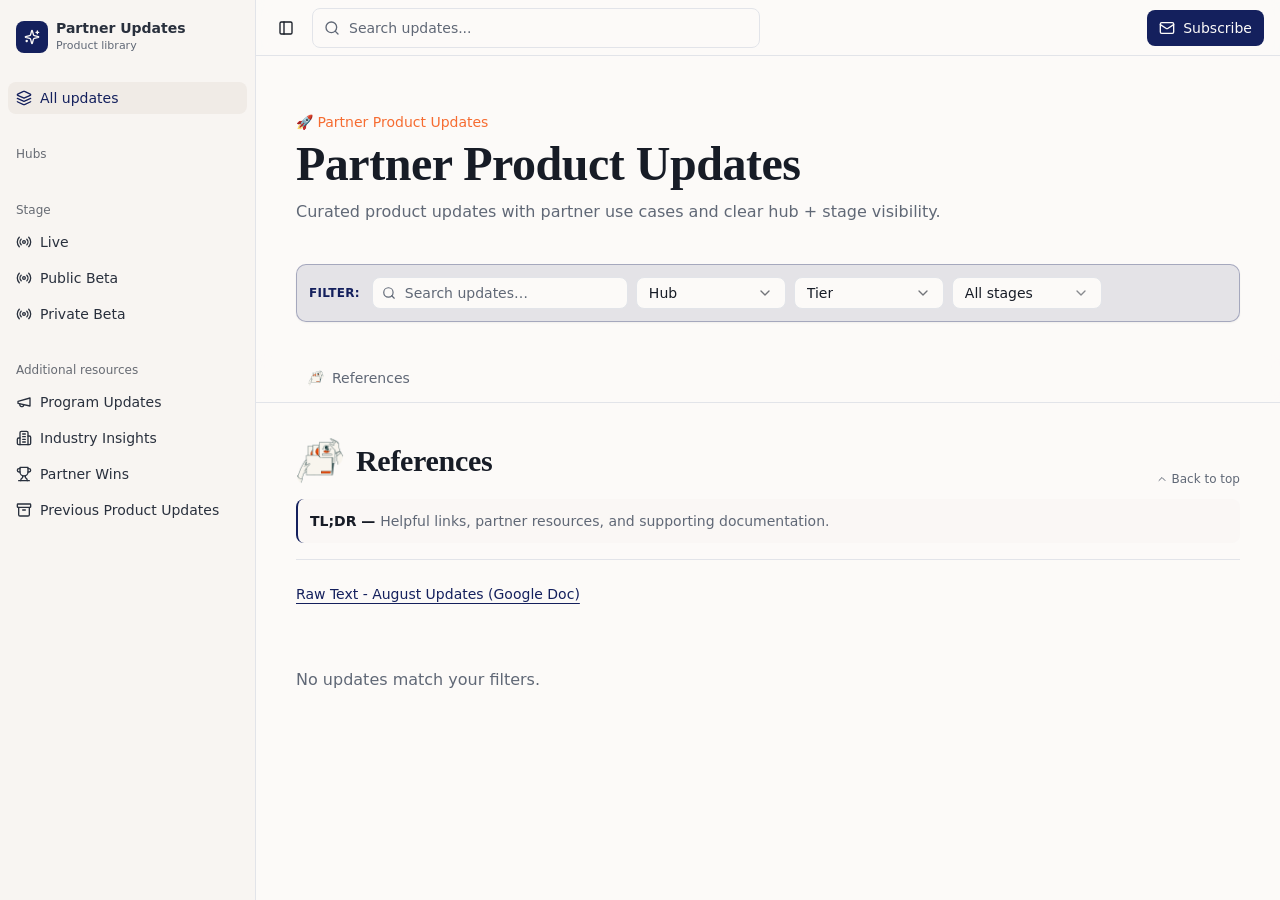
==== commit dafb8998: "Add files via upload" ====
--- a/index.html
+++ b/index.html
@@ -24,8 +24,8 @@
 
   <meta property="og:description" content="A central hub for sharing product updates with partners, featuring detailed briefs and filtering capabilities.">
   <meta name="twitter:description" content="A central hub for sharing product updates with partners, featuring detailed briefs and filtering capabilities.">
-  <script type="module" crossorigin src="./index-CZhT84t5.js"></script>
-  <link rel="stylesheet" crossorigin href="./index-Cs5_ehEV.css">
+  <script type="module" crossorigin src="./index-BahVx8tH.js"></script>
+  <link rel="stylesheet" crossorigin href="./index-5TgdfY3u.css">
 </head>
 
   <body>
--- a/index-5TgdfY3u.css
+++ b/index-5TgdfY3u.css
@@ -0,0 +1 @@
+*,:before,:after{--tw-border-spacing-x: 0;--tw-border-spacing-y: 0;--tw-translate-x: 0;--tw-translate-y: 0;--tw-rotate: 0;--tw-skew-x: 0;--tw-skew-y: 0;--tw-scale-x: 1;--tw-scale-y: 1;--tw-pan-x: ;--tw-pan-y: ;--tw-pinch-zoom: ;--tw-scroll-snap-strictness: proximity;--tw-gradient-from-position: ;--tw-gradient-via-position: ;--tw-gradient-to-position: ;--tw-ordinal: ;--tw-slashed-zero: ;--tw-numeric-figure: ;--tw-numeric-spacing: ;--tw-numeric-fraction: ;--tw-ring-inset: ;--tw-ring-offset-width: 0px;--tw-ring-offset-color: #fff;--tw-ring-color: rgb(59 130 246 / .5);--tw-ring-offset-shadow: 0 0 #0000;--tw-ring-shadow: 0 0 #0000;--tw-shadow: 0 0 #0000;--tw-shadow-colored: 0 0 #0000;--tw-blur: ;--tw-brightness: ;--tw-contrast: ;--tw-grayscale: ;--tw-hue-rotate: ;--tw-invert: ;--tw-saturate: ;--tw-sepia: ;--tw-drop-shadow: ;--tw-backdrop-blur: ;--tw-backdrop-brightness: ;--tw-backdrop-contrast: ;--tw-backdrop-grayscale: ;--tw-backdrop-hue-rotate: ;--tw-backdrop-invert: ;--tw-backdrop-opacity: ;--tw-backdrop-saturate: ;--tw-backdrop-sepia: ;--tw-contain-size: ;--tw-contain-layout: ;--tw-contain-paint: ;--tw-contain-style: }::backdrop{--tw-border-spacing-x: 0;--tw-border-spacing-y: 0;--tw-translate-x: 0;--tw-translate-y: 0;--tw-rotate: 0;--tw-skew-x: 0;--tw-skew-y: 0;--tw-scale-x: 1;--tw-scale-y: 1;--tw-pan-x: ;--tw-pan-y: ;--tw-pinch-zoom: ;--tw-scroll-snap-strictness: proximity;--tw-gradient-from-position: ;--tw-gradient-via-position: ;--tw-gradient-to-position: ;--tw-ordinal: ;--tw-slashed-zero: ;--tw-numeric-figure: ;--tw-numeric-spacing: ;--tw-numeric-fraction: ;--tw-ring-inset: ;--tw-ring-offset-width: 0px;--tw-ring-offset-color: #fff;--tw-ring-color: rgb(59 130 246 / .5);--tw-ring-offset-shadow: 0 0 #0000;--tw-ring-shadow: 0 0 #0000;--tw-shadow: 0 0 #0000;--tw-shadow-colored: 0 0 #0000;--tw-blur: ;--tw-brightness: ;--tw-contrast: ;--tw-grayscale: ;--tw-hue-rotate: ;--tw-invert: ;--tw-saturate: ;--tw-sepia: ;--tw-drop-shadow: ;--tw-backdrop-blur: ;--tw-backdrop-brightness: ;--tw-backdrop-contrast: ;--tw-backdrop-grayscale: ;--tw-backdrop-hue-rotate: ;--tw-backdrop-invert: ;--tw-backdrop-opacity: ;--tw-backdrop-saturate: ;--tw-backdrop-sepia: ;--tw-contain-size: ;--tw-contain-layout: ;--tw-contain-paint: ;--tw-contain-style: }*,:before,:after{box-sizing:border-box;border-width:0;border-style:solid;border-color:#e5e7eb}:before,:after{--tw-content: ""}html,:host{line-height:1.5;-webkit-text-size-adjust:100%;-moz-tab-size:4;-o-tab-size:4;tab-size:4;font-family:ui-sans-serif,system-ui,sans-serif,"Apple Color Emoji","Segoe UI Emoji",Segoe UI Symbol,"Noto Color Emoji";font-feature-settings:normal;font-variation-settings:normal;-webkit-tap-highlight-color:transparent}body{margin:0;line-height:inherit}hr{height:0;color:inherit;border-top-width:1px}abbr:where([title]){-webkit-text-decoration:underline dotted;text-decoration:underline dotted}h1,h2,h3,h4,h5,h6{font-size:inherit;font-weight:inherit}a{color:inherit;text-decoration:inherit}b,strong{font-weight:bolder}code,kbd,samp,pre{font-family:ui-monospace,SFMono-Regular,Menlo,Monaco,Consolas,Liberation Mono,Courier New,monospace;font-feature-settings:normal;font-variation-settings:normal;font-size:1em}small{font-size:80%}sub,sup{font-size:75%;line-height:0;position:relative;vertical-align:baseline}sub{bottom:-.25em}sup{top:-.5em}table{text-indent:0;border-color:inherit;border-collapse:collapse}button,input,optgroup,select,textarea{font-family:inherit;font-feature-settings:inherit;font-variation-settings:inherit;font-size:100%;font-weight:inherit;line-height:inherit;letter-spacing:inherit;color:inherit;margin:0;padding:0}button,select{text-transform:none}button,input:where([type=button]),input:where([type=reset]),input:where([type=submit]){-webkit-appearance:button;background-color:transparent;background-image:none}:-moz-focusring{outline:auto}:-moz-ui-invalid{box-shadow:none}progress{vertical-align:baseline}::-webkit-inner-spin-button,::-webkit-outer-spin-button{height:auto}[type=search]{-webkit-appearance:textfield;outline-offset:-2px}::-webkit-search-decoration{-webkit-appearance:none}::-webkit-file-upload-button{-webkit-appearance:button;font:inherit}summary{display:list-item}blockquote,dl,dd,h1,h2,h3,h4,h5,h6,hr,figure,p,pre{margin:0}fieldset{margin:0;padding:0}legend{padding:0}ol,ul,menu{list-style:none;margin:0;padding:0}dialog{padding:0}textarea{resize:vertical}input::-moz-placeholder,textarea::-moz-placeholder{opacity:1;color:#9ca3af}input::placeholder,textarea::placeholder{opacity:1;color:#9ca3af}button,[role=button]{cursor:pointer}:disabled{cursor:default}img,svg,video,canvas,audio,iframe,embed,object{display:block;vertical-align:middle}img,video{max-width:100%;height:auto}[hidden]:where(:not([hidden=until-found])){display:none}:root{--background: 30 33% 98%;--foreground: 220 25% 12%;--card: 0 0% 100%;--card-foreground: 220 25% 12%;--popover: 0 0% 100%;--popover-foreground: 220 25% 12%;--primary: 230 65% 22%;--primary-foreground: 30 33% 98%;--primary-glow: 230 65% 38%;--secondary: 30 25% 94%;--secondary-foreground: 220 25% 12%;--muted: 30 20% 95%;--muted-foreground: 220 10% 42%;--accent: 18 92% 58%;--accent-foreground: 0 0% 100%;--destructive: 0 72% 50%;--destructive-foreground: 0 0% 100%;--border: 220 14% 90%;--input: 220 14% 90%;--ring: 230 65% 22%;--feature: 142 71% 38%;--improvement: 217 91% 55%;--fix: 38 92% 50%;--announcement: 280 65% 50%;--hubspot-orange: 17 100% 50%;--hubspot-orange-foreground: 0 0% 100%;--radius: .625rem;--gradient-hero: linear-gradient(135deg, hsl(230 65% 22%) 0%, hsl(230 65% 38%) 60%, hsl(18 92% 58%) 130%);--shadow-card: 0 1px 2px hsl(220 25% 12% / .04), 0 8px 24px -12px hsl(220 25% 12% / .08);--shadow-elevated: 0 4px 12px -2px hsl(220 25% 12% / .08), 0 24px 48px -16px hsl(220 25% 12% / .18);--sidebar-background: 30 30% 96%;--sidebar-foreground: 220 20% 20%;--sidebar-primary: 230 65% 22%;--sidebar-primary-foreground: 30 33% 98%;--sidebar-accent: 30 25% 92%;--sidebar-accent-foreground: 230 65% 22%;--sidebar-border: 220 14% 88%;--sidebar-ring: 230 65% 22%}.dark{--background: 222 30% 8%;--foreground: 30 20% 95%;--card: 222 30% 11%;--card-foreground: 30 20% 95%;--popover: 222 30% 11%;--popover-foreground: 30 20% 95%;--primary: 30 33% 95%;--primary-foreground: 222 30% 8%;--primary-glow: 230 65% 60%;--secondary: 222 25% 16%;--secondary-foreground: 30 20% 95%;--muted: 222 25% 16%;--muted-foreground: 220 10% 60%;--accent: 18 92% 58%;--accent-foreground: 0 0% 100%;--destructive: 0 62% 45%;--destructive-foreground: 30 20% 95%;--border: 222 25% 18%;--input: 222 25% 18%;--ring: 30 33% 95%;--sidebar-background: 222 30% 10%;--sidebar-foreground: 30 20% 90%;--sidebar-primary: 30 33% 95%;--sidebar-primary-foreground: 222 30% 8%;--sidebar-accent: 222 25% 16%;--sidebar-accent-foreground: 30 20% 95%;--sidebar-border: 222 25% 18%;--sidebar-ring: 30 33% 95%}*{border-color:hsl(var(--border))}body{background-color:hsl(var(--background));color:hsl(var(--foreground));font-feature-settings:"ss01","cv11"}h1,h2,h3,h4{font-family:ui-serif,Georgia,Iowan Old Style,Apple Garamond,Baskerville,Times New Roman,serif;letter-spacing:-.01em}.prose{color:var(--tw-prose-body);max-width:65ch}.prose :where(p):not(:where([class~=not-prose],[class~=not-prose] *)){margin-top:1.25em;margin-bottom:1.25em}.prose :where([class~=lead]):not(:where([class~=not-prose],[class~=not-prose] *)){color:var(--tw-prose-lead);font-size:1.25em;line-height:1.6;margin-top:1.2em;margin-bottom:1.2em}.prose :where(a):not(:where([class~=not-prose],[class~=not-prose] *)){color:var(--tw-prose-links);text-decoration:underline;font-weight:500}.prose :where(strong):not(:where([class~=not-prose],[class~=not-prose] *)){color:var(--tw-prose-bold);font-weight:600}.prose :where(a strong):not(:where([class~=not-prose],[class~=not-prose] *)){color:inherit}.prose :where(blockquote strong):not(:where([class~=not-prose],[class~=not-prose] *)){color:inherit}.prose :where(thead th strong):not(:where([class~=not-prose],[class~=not-prose] *)){color:inherit}.prose :where(ol):not(:where([class~=not-prose],[class~=not-prose] *)){list-style-type:decimal;margin-top:1.25em;margin-bottom:1.25em;padding-inline-start:1.625em}.prose :where(ol[type=A]):not(:where([class~=not-prose],[class~=not-prose] *)){list-style-type:upper-alpha}.prose :where(ol[type=a]):not(:where([class~=not-prose],[class~=not-prose] *)){list-style-type:lower-alpha}.prose :where(ol[type=A s]):not(:where([class~=not-prose],[class~=not-prose] *)){list-style-type:upper-alpha}.prose :where(ol[type=a s]):not(:where([class~=not-prose],[class~=not-prose] *)){list-style-type:lower-alpha}.prose :where(ol[type=I]):not(:where([class~=not-prose],[class~=not-prose] *)){list-style-type:upper-roman}.prose :where(ol[type=i]):not(:where([class~=not-prose],[class~=not-prose] *)){list-style-type:lower-roman}.prose :where(ol[type=I s]):not(:where([class~=not-prose],[class~=not-prose] *)){list-style-type:upper-roman}.prose :where(ol[type=i s]):not(:where([class~=not-prose],[class~=not-prose] *)){list-style-type:lower-roman}.prose :where(ol[type="1"]):not(:where([class~=not-prose],[class~=not-prose] *)){list-style-type:decimal}.prose :where(ul):not(:where([class~=not-prose],[class~=not-prose] *)){list-style-type:disc;margin-top:1.25em;margin-bottom:1.25em;padding-inline-start:1.625em}.prose :where(ol>li):not(:where([class~=not-prose],[class~=not-prose] *))::marker{font-weight:400;color:var(--tw-prose-counters)}.prose :where(ul>li):not(:where([class~=not-prose],[class~=not-prose] *))::marker{color:var(--tw-prose-bullets)}.prose :where(dt):not(:where([class~=not-prose],[class~=not-prose] *)){color:var(--tw-prose-headings);font-weight:600;margin-top:1.25em}.prose :where(hr):not(:where([class~=not-prose],[class~=not-prose] *)){border-color:var(--tw-prose-hr);border-top-width:1px;margin-top:3em;margin-bottom:3em}.prose :where(blockquote):not(:where([class~=not-prose],[class~=not-prose] *)){font-weight:500;font-style:italic;color:var(--tw-prose-quotes);border-inline-start-width:.25rem;border-inline-start-color:var(--tw-prose-quote-borders);quotes:"“""”""‘""’";margin-top:1.6em;margin-bottom:1.6em;padding-inline-start:1em}.prose :where(blockquote p:first-of-type):not(:where([class~=not-prose],[class~=not-prose] *)):before{content:open-quote}.prose :where(blockquote p:last-of-type):not(:where([class~=not-prose],[class~=not-prose] *)):after{content:close-quote}.prose :where(h1):not(:where([class~=not-prose],[class~=not-prose] *)){color:var(--tw-prose-headings);font-weight:800;font-size:2.25em;margin-top:0;margin-bottom:.8888889em;line-height:1.1111111}.prose :where(h1 strong):not(:where([class~=not-prose],[class~=not-prose] *)){font-weight:900;color:inherit}.prose :where(h2):not(:where([class~=not-prose],[class~=not-prose] *)){color:var(--tw-prose-headings);font-weight:700;font-size:1.5em;margin-top:2em;margin-bottom:1em;line-height:1.3333333}.prose :where(h2 strong):not(:where([class~=not-prose],[class~=not-prose] *)){font-weight:800;color:inherit}.prose :where(h3):not(:where([class~=not-prose],[class~=not-prose] *)){color:var(--tw-prose-headings);font-weight:600;font-size:1.25em;margin-top:1.6em;margin-bottom:.6em;line-height:1.6}.prose :where(h3 strong):not(:where([class~=not-prose],[class~=not-prose] *)){font-weight:700;color:inherit}.prose :where(h4):not(:where([class~=not-prose],[class~=not-prose] *)){color:var(--tw-prose-headings);font-weight:600;margin-top:1.5em;margin-bottom:.5em;line-height:1.5}.prose :where(h4 strong):not(:where([class~=not-prose],[class~=not-prose] *)){font-weight:700;color:inherit}.prose :where(img):not(:where([class~=not-prose],[class~=not-prose] *)){margin-top:2em;margin-bottom:2em}.prose :where(picture):not(:where([class~=not-prose],[class~=not-prose] *)){display:block;margin-top:2em;margin-bottom:2em}.prose :where(video):not(:where([class~=not-prose],[class~=not-prose] *)){margin-top:2em;margin-bottom:2em}.prose :where(kbd):not(:where([class~=not-prose],[class~=not-prose] *)){font-weight:500;font-family:inherit;color:var(--tw-prose-kbd);box-shadow:0 0 0 1px rgb(var(--tw-prose-kbd-shadows) / 10%),0 3px rgb(var(--tw-prose-kbd-shadows) / 10%);font-size:.875em;border-radius:.3125rem;padding-top:.1875em;padding-inline-end:.375em;padding-bottom:.1875em;padding-inline-start:.375em}.prose :where(code):not(:where([class~=not-prose],[class~=not-prose] *)){color:var(--tw-prose-code);font-weight:600;font-size:.875em}.prose :where(code):not(:where([class~=not-prose],[class~=not-prose] *)):before{content:"`"}.prose :where(code):not(:where([class~=not-prose],[class~=not-prose] *)):after{content:"`"}.prose :where(a code):not(:where([class~=not-prose],[class~=not-prose] *)){color:inherit}.prose :where(h1 code):not(:where([class~=not-prose],[class~=not-prose] *)){color:inherit}.prose :where(h2 code):not(:where([class~=not-prose],[class~=not-prose] *)){color:inherit;font-size:.875em}.prose :where(h3 code):not(:where([class~=not-prose],[class~=not-prose] *)){color:inherit;font-size:.9em}.prose :where(h4 code):not(:where([class~=not-prose],[class~=not-prose] *)){color:inherit}.prose :where(blockquote code):not(:where([class~=not-prose],[class~=not-prose] *)){color:inherit}.prose :where(thead th code):not(:where([class~=not-prose],[class~=not-prose] *)){color:inherit}.prose :where(pre):not(:where([class~=not-prose],[class~=not-prose] *)){color:var(--tw-prose-pre-code);background-color:var(--tw-prose-pre-bg);overflow-x:auto;font-weight:400;font-size:.875em;line-height:1.7142857;margin-top:1.7142857em;margin-bottom:1.7142857em;border-radius:.375rem;padding-top:.8571429em;padding-inline-end:1.1428571em;padding-bottom:.8571429em;padding-inline-start:1.1428571em}.prose :where(pre code):not(:where([class~=not-prose],[class~=not-prose] *)){background-color:transparent;border-width:0;border-radius:0;padding:0;font-weight:inherit;color:inherit;font-size:inherit;font-family:inherit;line-height:inherit}.prose :where(pre code):not(:where([class~=not-prose],[class~=not-prose] *)):before{content:none}.prose :where(pre code):not(:where([class~=not-prose],[class~=not-prose] *)):after{content:none}.prose :where(table):not(:where([class~=not-prose],[class~=not-prose] *)){width:100%;table-layout:auto;margin-top:2em;margin-bottom:2em;font-size:.875em;line-height:1.7142857}.prose :where(thead):not(:where([class~=not-prose],[class~=not-prose] *)){border-bottom-width:1px;border-bottom-color:var(--tw-prose-th-borders)}.prose :where(thead th):not(:where([class~=not-prose],[class~=not-prose] *)){color:var(--tw-prose-headings);font-weight:600;vertical-align:bottom;padding-inline-end:.5714286em;padding-bottom:.5714286em;padding-inline-start:.5714286em}.prose :where(tbody tr):not(:where([class~=not-prose],[class~=not-prose] *)){border-bottom-width:1px;border-bottom-color:var(--tw-prose-td-borders)}.prose :where(tbody tr:last-child):not(:where([class~=not-prose],[class~=not-prose] *)){border-bottom-width:0}.prose :where(tbody td):not(:where([class~=not-prose],[class~=not-prose] *)){vertical-align:baseline}.prose :where(tfoot):not(:where([class~=not-prose],[class~=not-prose] *)){border-top-width:1px;border-top-color:var(--tw-prose-th-borders)}.prose :where(tfoot td):not(:where([class~=not-prose],[class~=not-prose] *)){vertical-align:top}.prose :where(th,td):not(:where([class~=not-prose],[class~=not-prose] *)){text-align:start}.prose :where(figure>*):not(:where([class~=not-prose],[class~=not-prose] *)){margin-top:0;margin-bottom:0}.prose :where(figcaption):not(:where([class~=not-prose],[class~=not-prose] *)){color:var(--tw-prose-captions);font-size:.875em;line-height:1.4285714;margin-top:.8571429em}.prose{--tw-prose-body: #374151;--tw-prose-headings: #111827;--tw-prose-lead: #4b5563;--tw-prose-links: #111827;--tw-prose-bold: #111827;--tw-prose-counters: #6b7280;--tw-prose-bullets: #d1d5db;--tw-prose-hr: #e5e7eb;--tw-prose-quotes: #111827;--tw-prose-quote-borders: #e5e7eb;--tw-prose-captions: #6b7280;--tw-prose-kbd: #111827;--tw-prose-kbd-shadows: 17 24 39;--tw-prose-code: #111827;--tw-prose-pre-code: #e5e7eb;--tw-prose-pre-bg: #1f2937;--tw-prose-th-borders: #d1d5db;--tw-prose-td-borders: #e5e7eb;--tw-prose-invert-body: #d1d5db;--tw-prose-invert-headings: #fff;--tw-prose-invert-lead: #9ca3af;--tw-prose-invert-links: #fff;--tw-prose-invert-bold: #fff;--tw-prose-invert-counters: #9ca3af;--tw-prose-invert-bullets: #4b5563;--tw-prose-invert-hr: #374151;--tw-prose-invert-quotes: #f3f4f6;--tw-prose-invert-quote-borders: #374151;--tw-prose-invert-captions: #9ca3af;--tw-prose-invert-kbd: #fff;--tw-prose-invert-kbd-shadows: 255 255 255;--tw-prose-invert-code: #fff;--tw-prose-invert-pre-code: #d1d5db;--tw-prose-invert-pre-bg: rgb(0 0 0 / 50%);--tw-prose-invert-th-borders: #4b5563;--tw-prose-invert-td-borders: #374151;font-size:1rem;line-height:1.75}.prose :where(picture>img):not(:where([class~=not-prose],[class~=not-prose] *)){margin-top:0;margin-bottom:0}.prose :where(li):not(:where([class~=not-prose],[class~=not-prose] *)){margin-top:.5em;margin-bottom:.5em}.prose :where(ol>li):not(:where([class~=not-prose],[class~=not-prose] *)){padding-inline-start:.375em}.prose :where(ul>li):not(:where([class~=not-prose],[class~=not-prose] *)){padding-inline-start:.375em}.prose :where(.prose>ul>li p):not(:where([class~=not-prose],[class~=not-prose] *)){margin-top:.75em;margin-bottom:.75em}.prose :where(.prose>ul>li>p:first-child):not(:where([class~=not-prose],[class~=not-prose] *)){margin-top:1.25em}.prose :where(.prose>ul>li>p:last-child):not(:where([class~=not-prose],[class~=not-prose] *)){margin-bottom:1.25em}.prose :where(.prose>ol>li>p:first-child):not(:where([class~=not-prose],[class~=not-prose] *)){margin-top:1.25em}.prose :where(.prose>ol>li>p:last-child):not(:where([class~=not-prose],[class~=not-prose] *)){margin-bottom:1.25em}.prose :where(ul ul,ul ol,ol ul,ol ol):not(:where([class~=not-prose],[class~=not-prose] *)){margin-top:.75em;margin-bottom:.75em}.prose :where(dl):not(:where([class~=not-prose],[class~=not-prose] *)){margin-top:1.25em;margin-bottom:1.25em}.prose :where(dd):not(:where([class~=not-prose],[class~=not-prose] *)){margin-top:.5em;padding-inline-start:1.625em}.prose :where(hr+*):not(:where([class~=not-prose],[class~=not-prose] *)){margin-top:0}.prose :where(h2+*):not(:where([class~=not-prose],[class~=not-prose] *)){margin-top:0}.prose :where(h3+*):not(:where([class~=not-prose],[class~=not-prose] *)){margin-top:0}.prose :where(h4+*):not(:where([class~=not-prose],[class~=not-prose] *)){margin-top:0}.prose :where(thead th:first-child):not(:where([class~=not-prose],[class~=not-prose] *)){padding-inline-start:0}.prose :where(thead th:last-child):not(:where([class~=not-prose],[class~=not-prose] *)){padding-inline-end:0}.prose :where(tbody td,tfoot td):not(:where([class~=not-prose],[class~=not-prose] *)){padding-top:.5714286em;padding-inline-end:.5714286em;padding-bottom:.5714286em;padding-inline-start:.5714286em}.prose :where(tbody td:first-child,tfoot td:first-child):not(:where([class~=not-prose],[class~=not-prose] *)){padding-inline-start:0}.prose :where(tbody td:last-child,tfoot td:last-child):not(:where([class~=not-prose],[class~=not-prose] *)){padding-inline-end:0}.prose :where(figure):not(:where([class~=not-prose],[class~=not-prose] *)){margin-top:2em;margin-bottom:2em}.prose :where(.prose>:first-child):not(:where([class~=not-prose],[class~=not-prose] *)){margin-top:0}.prose :where(.prose>:last-child):not(:where([class~=not-prose],[class~=not-prose] *)){margin-bottom:0}.prose-sm{font-size:.875rem;line-height:1.7142857}.prose-sm :where(p):not(:where([class~=not-prose],[class~=not-prose] *)){margin-top:1.1428571em;margin-bottom:1.1428571em}.prose-sm :where([class~=lead]):not(:where([class~=not-prose],[class~=not-prose] *)){font-size:1.2857143em;line-height:1.5555556;margin-top:.8888889em;margin-bottom:.8888889em}.prose-sm :where(blockquote):not(:where([class~=not-prose],[class~=not-prose] *)){margin-top:1.3333333em;margin-bottom:1.3333333em;padding-inline-start:1.1111111em}.prose-sm :where(h1):not(:where([class~=not-prose],[class~=not-prose] *)){font-size:2.1428571em;margin-top:0;margin-bottom:.8em;line-height:1.2}.prose-sm :where(h2):not(:where([class~=not-prose],[class~=not-prose] *)){font-size:1.4285714em;margin-top:1.6em;margin-bottom:.8em;line-height:1.4}.prose-sm :where(h3):not(:where([class~=not-prose],[class~=not-prose] *)){font-size:1.2857143em;margin-top:1.5555556em;margin-bottom:.4444444em;line-height:1.5555556}.prose-sm :where(h4):not(:where([class~=not-prose],[class~=not-prose] *)){margin-top:1.4285714em;margin-bottom:.5714286em;line-height:1.4285714}.prose-sm :where(img):not(:where([class~=not-prose],[class~=not-prose] *)){margin-top:1.7142857em;margin-bottom:1.7142857em}.prose-sm :where(picture):not(:where([class~=not-prose],[class~=not-prose] *)){margin-top:1.7142857em;margin-bottom:1.7142857em}.prose-sm :where(picture>img):not(:where([class~=not-prose],[class~=not-prose] *)){margin-top:0;margin-bottom:0}.prose-sm :where(video):not(:where([class~=not-prose],[class~=not-prose] *)){margin-top:1.7142857em;margin-bottom:1.7142857em}.prose-sm :where(kbd):not(:where([class~=not-prose],[class~=not-prose] *)){font-size:.8571429em;border-radius:.3125rem;padding-top:.1428571em;padding-inline-end:.3571429em;padding-bottom:.1428571em;padding-inline-start:.3571429em}.prose-sm :where(code):not(:where([class~=not-prose],[class~=not-prose] *)){font-size:.8571429em}.prose-sm :where(h2 code):not(:where([class~=not-prose],[class~=not-prose] *)){font-size:.9em}.prose-sm :where(h3 code):not(:where([class~=not-prose],[class~=not-prose] *)){font-size:.8888889em}.prose-sm :where(pre):not(:where([class~=not-prose],[class~=not-prose] *)){font-size:.8571429em;line-height:1.6666667;margin-top:1.6666667em;margin-bottom:1.6666667em;border-radius:.25rem;padding-top:.6666667em;padding-inline-end:1em;padding-bottom:.6666667em;padding-inline-start:1em}.prose-sm :where(ol):not(:where([class~=not-prose],[class~=not-prose] *)){margin-top:1.1428571em;margin-bottom:1.1428571em;padding-inline-start:1.5714286em}.prose-sm :where(ul):not(:where([class~=not-prose],[class~=not-prose] *)){margin-top:1.1428571em;margin-bottom:1.1428571em;padding-inline-start:1.5714286em}.prose-sm :where(li):not(:where([class~=not-prose],[class~=not-prose] *)){margin-top:.2857143em;margin-bottom:.2857143em}.prose-sm :where(ol>li):not(:where([class~=not-prose],[class~=not-prose] *)){padding-inline-start:.4285714em}.prose-sm :where(ul>li):not(:where([class~=not-prose],[class~=not-prose] *)){padding-inline-start:.4285714em}.prose-sm :where(.prose-sm>ul>li p):not(:where([class~=not-prose],[class~=not-prose] *)){margin-top:.5714286em;margin-bottom:.5714286em}.prose-sm :where(.prose-sm>ul>li>p:first-child):not(:where([class~=not-prose],[class~=not-prose] *)){margin-top:1.1428571em}.prose-sm :where(.prose-sm>ul>li>p:last-child):not(:where([class~=not-prose],[class~=not-prose] *)){margin-bottom:1.1428571em}.prose-sm :where(.prose-sm>ol>li>p:first-child):not(:where([class~=not-prose],[class~=not-prose] *)){margin-top:1.1428571em}.prose-sm :where(.prose-sm>ol>li>p:last-child):not(:where([class~=not-prose],[class~=not-prose] *)){margin-bottom:1.1428571em}.prose-sm :where(ul ul,ul ol,ol ul,ol ol):not(:where([class~=not-prose],[class~=not-prose] *)){margin-top:.5714286em;margin-bottom:.5714286em}.prose-sm :where(dl):not(:where([class~=not-prose],[class~=not-prose] *)){margin-top:1.1428571em;margin-bottom:1.1428571em}.prose-sm :where(dt):not(:where([class~=not-prose],[class~=not-prose] *)){margin-top:1.1428571em}.prose-sm :where(dd):not(:where([class~=not-prose],[class~=not-prose] *)){margin-top:.2857143em;padding-inline-start:1.5714286em}.prose-sm :where(hr):not(:where([class~=not-prose],[class~=not-prose] *)){margin-top:2.8571429em;margin-bottom:2.8571429em}.prose-sm :where(hr+*):not(:where([class~=not-prose],[class~=not-prose] *)){margin-top:0}.prose-sm :where(h2+*):not(:where([class~=not-prose],[class~=not-prose] *)){margin-top:0}.prose-sm :where(h3+*):not(:where([class~=not-prose],[class~=not-prose] *)){margin-top:0}.prose-sm :where(h4+*):not(:where([class~=not-prose],[class~=not-prose] *)){margin-top:0}.prose-sm :where(table):not(:where([class~=not-prose],[class~=not-prose] *)){font-size:.8571429em;line-height:1.5}.prose-sm :where(thead th):not(:where([class~=not-prose],[class~=not-prose] *)){padding-inline-end:1em;padding-bottom:.6666667em;padding-inline-start:1em}.prose-sm :where(thead th:first-child):not(:where([class~=not-prose],[class~=not-prose] *)){padding-inline-start:0}.prose-sm :where(thead th:last-child):not(:where([class~=not-prose],[class~=not-prose] *)){padding-inline-end:0}.prose-sm :where(tbody td,tfoot td):not(:where([class~=not-prose],[class~=not-prose] *)){padding-top:.6666667em;padding-inline-end:1em;padding-bottom:.6666667em;padding-inline-start:1em}.prose-sm :where(tbody td:first-child,tfoot td:first-child):not(:where([class~=not-prose],[class~=not-prose] *)){padding-inline-start:0}.prose-sm :where(tbody td:last-child,tfoot td:last-child):not(:where([class~=not-prose],[class~=not-prose] *)){padding-inline-end:0}.prose-sm :where(figure):not(:where([class~=not-prose],[class~=not-prose] *)){margin-top:1.7142857em;margin-bottom:1.7142857em}.prose-sm :where(figure>*):not(:where([class~=not-prose],[class~=not-prose] *)){margin-top:0;margin-bottom:0}.prose-sm :where(figcaption):not(:where([class~=not-prose],[class~=not-prose] *)){font-size:.8571429em;line-height:1.3333333;margin-top:.6666667em}.prose-sm :where(.prose-sm>:first-child):not(:where([class~=not-prose],[class~=not-prose] *)){margin-top:0}.prose-sm :where(.prose-sm>:last-child):not(:where([class~=not-prose],[class~=not-prose] *)){margin-bottom:0}.prose-update{line-height:1.625;color:hsl(var(--foreground))}.prose-update h2{margin-top:2rem;margin-bottom:.75rem;font-size:1.5rem;line-height:2rem;font-weight:600}.prose-update h3{margin-top:1.5rem;margin-bottom:.5rem;font-size:1.25rem;line-height:1.75rem;font-weight:600}.prose-update p{margin-top:1rem;margin-bottom:1rem}.prose-update ul{margin-top:1rem;margin-bottom:1rem;list-style-type:disc}.prose-update ul>:not([hidden])~:not([hidden]){--tw-space-y-reverse: 0;margin-top:calc(.25rem * calc(1 - var(--tw-space-y-reverse)));margin-bottom:calc(.25rem * var(--tw-space-y-reverse))}.prose-update ul{padding-left:1.5rem}.prose-update ol{margin-top:1rem;margin-bottom:1rem;list-style-type:decimal}.prose-update ol>:not([hidden])~:not([hidden]){--tw-space-y-reverse: 0;margin-top:calc(.25rem * calc(1 - var(--tw-space-y-reverse)));margin-bottom:calc(.25rem * var(--tw-space-y-reverse))}.prose-update ol{padding-left:1.5rem}.prose-update a{color:hsl(var(--primary));text-decoration-line:underline;text-underline-offset:4px}.prose-update blockquote{margin-top:1rem;margin-bottom:1rem;border-left-width:4px;border-color:hsl(var(--accent));padding-left:1rem;font-style:italic;color:hsl(var(--muted-foreground))}.prose-update code{border-radius:.25rem;background-color:hsl(var(--muted));padding:.125rem .375rem;font-size:.875rem;line-height:1.25rem}.prose-update pre{margin-top:1rem;margin-bottom:1rem;overflow-x:auto;border-radius:calc(var(--radius) - 2px);background-color:hsl(var(--muted));padding:1rem;font-size:.875rem;line-height:1.25rem}.prose-update img{margin-top:1rem;margin-bottom:1rem;border-radius:calc(var(--radius) - 2px)}.sr-only{position:absolute;width:1px;height:1px;padding:0;margin:-1px;overflow:hidden;clip:rect(0,0,0,0);white-space:nowrap;border-width:0}.pointer-events-none{pointer-events:none}.pointer-events-auto{pointer-events:auto}.visible{visibility:visible}.invisible{visibility:hidden}.fixed{position:fixed}.absolute{position:absolute}.relative{position:relative}.sticky{position:sticky}.inset-0{top:0;right:0;bottom:0;left:0}.inset-x-0{left:0;right:0}.inset-y-0{top:0;bottom:0}.-bottom-12{bottom:-3rem}.-left-12{left:-3rem}.-right-12{right:-3rem}.-right-16{right:-4rem}.-top-12{top:-3rem}.-top-16{top:-4rem}.bottom-0{bottom:0}.bottom-6{bottom:1.5rem}.left-0{left:0}.left-1{left:.25rem}.left-1\/2{left:50%}.left-2{left:.5rem}.left-2\.5{left:.625rem}.left-3{left:.75rem}.left-\[50\%\]{left:50%}.right-0{right:0}.right-1{right:.25rem}.right-1\.5{right:.375rem}.right-2{right:.5rem}.right-3{right:.75rem}.right-4{right:1rem}.right-6{right:1.5rem}.top-0{top:0}.top-1\.5{top:.375rem}.top-1\/2{top:50%}.top-2{top:.5rem}.top-3\.5{top:.875rem}.top-4{top:1rem}.top-\[1px\]{top:1px}.top-\[50\%\]{top:50%}.top-\[60\%\]{top:60%}.top-full{top:100%}.z-10{z-index:10}.z-20{z-index:20}.z-30{z-index:30}.z-50{z-index:50}.z-\[100\]{z-index:100}.z-\[1\]{z-index:1}.-mx-1{margin-left:-.25rem;margin-right:-.25rem}.-mx-4{margin-left:-1rem;margin-right:-1rem}.-my-1{margin-top:-.25rem;margin-bottom:-.25rem}.-my-2{margin-top:-.5rem;margin-bottom:-.5rem}.mx-2{margin-left:.5rem;margin-right:.5rem}.mx-3\.5{margin-left:.875rem;margin-right:.875rem}.mx-6{margin-left:1.5rem;margin-right:1.5rem}.mx-auto{margin-left:auto;margin-right:auto}.my-0\.5{margin-top:.125rem;margin-bottom:.125rem}.my-1{margin-top:.25rem;margin-bottom:.25rem}.-ml-4{margin-left:-1rem}.-mt-4{margin-top:-1rem}.mb-1{margin-bottom:.25rem}.mb-10{margin-bottom:2.5rem}.mb-14{margin-bottom:3.5rem}.mb-2{margin-bottom:.5rem}.mb-3{margin-bottom:.75rem}.mb-4{margin-bottom:1rem}.mb-6{margin-bottom:1.5rem}.mb-8{margin-bottom:2rem}.ml-1{margin-left:.25rem}.ml-auto{margin-left:auto}.mr-1{margin-right:.25rem}.mr-2{margin-right:.5rem}.mt-0\.5{margin-top:.125rem}.mt-1{margin-top:.25rem}.mt-1\.5{margin-top:.375rem}.mt-10{margin-top:2.5rem}.mt-12{margin-top:3rem}.mt-2{margin-top:.5rem}.mt-24{margin-top:6rem}.mt-3{margin-top:.75rem}.mt-4{margin-top:1rem}.mt-5{margin-top:1.25rem}.mt-6{margin-top:1.5rem}.mt-auto{margin-top:auto}.line-clamp-2{overflow:hidden;display:-webkit-box;-webkit-box-orient:vertical;-webkit-line-clamp:2}.block{display:block}.inline-block{display:inline-block}.flex{display:flex}.inline-flex{display:inline-flex}.table{display:table}.grid{display:grid}.hidden{display:none}.aspect-square{aspect-ratio:1 / 1}.aspect-video{aspect-ratio:16 / 9}.size-4{width:1rem;height:1rem}.h-1\.5{height:.375rem}.h-10{height:2.5rem}.h-11{height:2.75rem}.h-12{height:3rem}.h-14{height:3.5rem}.h-2{height:.5rem}.h-2\.5{height:.625rem}.h-3{height:.75rem}.h-3\.5{height:.875rem}.h-4{height:1rem}.h-40{height:10rem}.h-5{height:1.25rem}.h-6{height:1.5rem}.h-64{height:16rem}.h-7{height:1.75rem}.h-8{height:2rem}.h-9{height:2.25rem}.h-\[1px\]{height:1px}.h-\[var\(--radix-navigation-menu-viewport-height\)\]{height:var(--radix-navigation-menu-viewport-height)}.h-\[var\(--radix-select-trigger-height\)\]{height:var(--radix-select-trigger-height)}.h-auto{height:auto}.h-fit{height:-moz-fit-content;height:fit-content}.h-full{height:100%}.h-px{height:1px}.h-svh{height:100svh}.max-h-96{max-height:24rem}.max-h-\[300px\]{max-height:300px}.max-h-\[80dvh\]{max-height:80dvh}.max-h-screen{max-height:100vh}.min-h-0{min-height:0px}.min-h-\[120px\]{min-height:120px}.min-h-\[80px\]{min-height:80px}.min-h-screen{min-height:100vh}.min-h-svh{min-height:100svh}.w-0{width:0px}.w-1{width:.25rem}.w-1\.5{width:.375rem}.w-10{width:2.5rem}.w-11{width:2.75rem}.w-12{width:3rem}.w-2{width:.5rem}.w-2\.5{width:.625rem}.w-3{width:.75rem}.w-3\.5{width:.875rem}.w-3\/4{width:75%}.w-4{width:1rem}.w-5{width:1.25rem}.w-56{width:14rem}.w-6{width:1.5rem}.w-60{width:15rem}.w-64{width:16rem}.w-7{width:1.75rem}.w-72{width:18rem}.w-8{width:2rem}.w-9{width:2.25rem}.w-\[--sidebar-width\]{width:var(--sidebar-width)}.w-\[100px\]{width:100px}.w-\[150px\]{width:150px}.w-\[180px\]{width:180px}.w-\[1px\]{width:1px}.w-\[calc\(100vw-2rem\)\]{width:calc(100vw - 2rem)}.w-auto{width:auto}.w-full{width:100%}.w-max{width:-moz-max-content;width:max-content}.w-px{width:1px}.min-w-0{min-width:0px}.min-w-5{min-width:1.25rem}.min-w-\[12rem\]{min-width:12rem}.min-w-\[150px\]{min-width:150px}.min-w-\[8rem\]{min-width:8rem}.min-w-\[var\(--radix-select-trigger-width\)\]{min-width:var(--radix-select-trigger-width)}.max-w-2xl{max-width:42rem}.max-w-3xl{max-width:48rem}.max-w-4xl{max-width:56rem}.max-w-5xl{max-width:64rem}.max-w-6xl{max-width:72rem}.max-w-\[--skeleton-width\]{max-width:var(--skeleton-width)}.max-w-lg{max-width:32rem}.max-w-max{max-width:-moz-max-content;max-width:max-content}.max-w-md{max-width:28rem}.max-w-none{max-width:none}.max-w-sm{max-width:24rem}.max-w-xl{max-width:36rem}.flex-1{flex:1 1 0%}.shrink-0{flex-shrink:0}.grow{flex-grow:1}.grow-0{flex-grow:0}.basis-full{flex-basis:100%}.caption-bottom{caption-side:bottom}.border-collapse{border-collapse:collapse}.-translate-x-1\/2{--tw-translate-x: -50%;transform:translate(var(--tw-translate-x),var(--tw-translate-y)) rotate(var(--tw-rotate)) skew(var(--tw-skew-x)) skewY(var(--tw-skew-y)) scaleX(var(--tw-scale-x)) scaleY(var(--tw-scale-y))}.-translate-x-px{--tw-translate-x: -1px;transform:translate(var(--tw-translate-x),var(--tw-translate-y)) rotate(var(--tw-rotate)) skew(var(--tw-skew-x)) skewY(var(--tw-skew-y)) scaleX(var(--tw-scale-x)) scaleY(var(--tw-scale-y))}.-translate-y-1\/2{--tw-translate-y: -50%;transform:translate(var(--tw-translate-x),var(--tw-translate-y)) rotate(var(--tw-rotate)) skew(var(--tw-skew-x)) skewY(var(--tw-skew-y)) scaleX(var(--tw-scale-x)) scaleY(var(--tw-scale-y))}.translate-x-\[-50\%\]{--tw-translate-x: -50%;transform:translate(var(--tw-translate-x),var(--tw-translate-y)) rotate(var(--tw-rotate)) skew(var(--tw-skew-x)) skewY(var(--tw-skew-y)) scaleX(var(--tw-scale-x)) scaleY(var(--tw-scale-y))}.translate-x-px{--tw-translate-x: 1px;transform:translate(var(--tw-translate-x),var(--tw-translate-y)) rotate(var(--tw-rotate)) skew(var(--tw-skew-x)) skewY(var(--tw-skew-y)) scaleX(var(--tw-scale-x)) scaleY(var(--tw-scale-y))}.translate-y-\[-50\%\]{--tw-translate-y: -50%;transform:translate(var(--tw-translate-x),var(--tw-translate-y)) rotate(var(--tw-rotate)) skew(var(--tw-skew-x)) skewY(var(--tw-skew-y)) scaleX(var(--tw-scale-x)) scaleY(var(--tw-scale-y))}.rotate-180{--tw-rotate: 180deg;transform:translate(var(--tw-translate-x),var(--tw-translate-y)) rotate(var(--tw-rotate)) skew(var(--tw-skew-x)) skewY(var(--tw-skew-y)) scaleX(var(--tw-scale-x)) scaleY(var(--tw-scale-y))}.rotate-45{--tw-rotate: 45deg;transform:translate(var(--tw-translate-x),var(--tw-translate-y)) rotate(var(--tw-rotate)) skew(var(--tw-skew-x)) skewY(var(--tw-skew-y)) scaleX(var(--tw-scale-x)) scaleY(var(--tw-scale-y))}.rotate-90{--tw-rotate: 90deg;transform:translate(var(--tw-translate-x),var(--tw-translate-y)) rotate(var(--tw-rotate)) skew(var(--tw-skew-x)) skewY(var(--tw-skew-y)) scaleX(var(--tw-scale-x)) scaleY(var(--tw-scale-y))}.transform{transform:translate(var(--tw-translate-x),var(--tw-translate-y)) rotate(var(--tw-rotate)) skew(var(--tw-skew-x)) skewY(var(--tw-skew-y)) scaleX(var(--tw-scale-x)) scaleY(var(--tw-scale-y))}@keyframes pulse{50%{opacity:.5}}.animate-pulse{animation:pulse 2s cubic-bezier(.4,0,.6,1) infinite}.cursor-default{cursor:default}.cursor-pointer{cursor:pointer}.cursor-zoom-in{cursor:zoom-in}.touch-none{touch-action:none}.select-none{-webkit-user-select:none;-moz-user-select:none;user-select:none}.resize-y{resize:vertical}.scroll-mt-20{scroll-margin-top:5rem}.list-none{list-style-type:none}.grid-cols-2{grid-template-columns:repeat(2,minmax(0,1fr))}.flex-row{flex-direction:row}.flex-col{flex-direction:column}.flex-col-reverse{flex-direction:column-reverse}.flex-wrap{flex-wrap:wrap}.items-start{align-items:flex-start}.items-end{align-items:flex-end}.items-center{align-items:center}.items-baseline{align-items:baseline}.items-stretch{align-items:stretch}.justify-end{justify-content:flex-end}.justify-center{justify-content:center}.justify-between{justify-content:space-between}.gap-0{gap:0px}.gap-0\.5{gap:.125rem}.gap-1{gap:.25rem}.gap-1\.5{gap:.375rem}.gap-2{gap:.5rem}.gap-3{gap:.75rem}.gap-4{gap:1rem}.gap-5{gap:1.25rem}.gap-6{gap:1.5rem}.gap-x-6{-moz-column-gap:1.5rem;column-gap:1.5rem}.gap-y-2{row-gap:.5rem}.space-x-1>:not([hidden])~:not([hidden]){--tw-space-x-reverse: 0;margin-right:calc(.25rem * var(--tw-space-x-reverse));margin-left:calc(.25rem * calc(1 - var(--tw-space-x-reverse)))}.space-x-4>:not([hidden])~:not([hidden]){--tw-space-x-reverse: 0;margin-right:calc(1rem * var(--tw-space-x-reverse));margin-left:calc(1rem * calc(1 - var(--tw-space-x-reverse)))}.space-y-1>:not([hidden])~:not([hidden]){--tw-space-y-reverse: 0;margin-top:calc(.25rem * calc(1 - var(--tw-space-y-reverse)));margin-bottom:calc(.25rem * var(--tw-space-y-reverse))}.space-y-1\.5>:not([hidden])~:not([hidden]){--tw-space-y-reverse: 0;margin-top:calc(.375rem * calc(1 - var(--tw-space-y-reverse)));margin-bottom:calc(.375rem * var(--tw-space-y-reverse))}.space-y-10>:not([hidden])~:not([hidden]){--tw-space-y-reverse: 0;margin-top:calc(2.5rem * calc(1 - var(--tw-space-y-reverse)));margin-bottom:calc(2.5rem * var(--tw-space-y-reverse))}.space-y-12>:not([hidden])~:not([hidden]){--tw-space-y-reverse: 0;margin-top:calc(3rem * calc(1 - var(--tw-space-y-reverse)));margin-bottom:calc(3rem * var(--tw-space-y-reverse))}.space-y-16>:not([hidden])~:not([hidden]){--tw-space-y-reverse: 0;margin-top:calc(4rem * calc(1 - var(--tw-space-y-reverse)));margin-bottom:calc(4rem * var(--tw-space-y-reverse))}.space-y-2>:not([hidden])~:not([hidden]){--tw-space-y-reverse: 0;margin-top:calc(.5rem * calc(1 - var(--tw-space-y-reverse)));margin-bottom:calc(.5rem * var(--tw-space-y-reverse))}.space-y-2\.5>:not([hidden])~:not([hidden]){--tw-space-y-reverse: 0;margin-top:calc(.625rem * calc(1 - var(--tw-space-y-reverse)));margin-bottom:calc(.625rem * var(--tw-space-y-reverse))}.space-y-3>:not([hidden])~:not([hidden]){--tw-space-y-reverse: 0;margin-top:calc(.75rem * calc(1 - var(--tw-space-y-reverse)));margin-bottom:calc(.75rem * var(--tw-space-y-reverse))}.space-y-4>:not([hidden])~:not([hidden]){--tw-space-y-reverse: 0;margin-top:calc(1rem * calc(1 - var(--tw-space-y-reverse)));margin-bottom:calc(1rem * var(--tw-space-y-reverse))}.space-y-5>:not([hidden])~:not([hidden]){--tw-space-y-reverse: 0;margin-top:calc(1.25rem * calc(1 - var(--tw-space-y-reverse)));margin-bottom:calc(1.25rem * var(--tw-space-y-reverse))}.space-y-6>:not([hidden])~:not([hidden]){--tw-space-y-reverse: 0;margin-top:calc(1.5rem * calc(1 - var(--tw-space-y-reverse)));margin-bottom:calc(1.5rem * var(--tw-space-y-reverse))}.space-y-8>:not([hidden])~:not([hidden]){--tw-space-y-reverse: 0;margin-top:calc(2rem * calc(1 - var(--tw-space-y-reverse)));margin-bottom:calc(2rem * var(--tw-space-y-reverse))}.divide-y>:not([hidden])~:not([hidden]){--tw-divide-y-reverse: 0;border-top-width:calc(1px * calc(1 - var(--tw-divide-y-reverse)));border-bottom-width:calc(1px * var(--tw-divide-y-reverse))}.overflow-auto{overflow:auto}.overflow-hidden{overflow:hidden}.overflow-x-auto{overflow-x:auto}.overflow-y-auto{overflow-y:auto}.overflow-x-hidden{overflow-x:hidden}.truncate{overflow:hidden;text-overflow:ellipsis;white-space:nowrap}.whitespace-normal{white-space:normal}.whitespace-nowrap{white-space:nowrap}.whitespace-pre-wrap{white-space:pre-wrap}.break-words{overflow-wrap:break-word}.break-all{word-break:break-all}.rounded{border-radius:.25rem}.rounded-2xl{border-radius:1rem}.rounded-\[2px\]{border-radius:2px}.rounded-\[inherit\]{border-radius:inherit}.rounded-full{border-radius:9999px}.rounded-lg{border-radius:var(--radius)}.rounded-md{border-radius:calc(var(--radius) - 2px)}.rounded-none{border-radius:0}.rounded-sm{border-radius:calc(var(--radius) - 4px)}.rounded-xl{border-radius:.75rem}.rounded-t-\[10px\]{border-top-left-radius:10px;border-top-right-radius:10px}.rounded-tl-sm{border-top-left-radius:calc(var(--radius) - 4px)}.border{border-width:1px}.border-0{border-width:0px}.border-2{border-width:2px}.border-\[1\.5px\]{border-width:1.5px}.border-y{border-top-width:1px;border-bottom-width:1px}.border-b{border-bottom-width:1px}.border-l{border-left-width:1px}.border-l-2{border-left-width:2px}.border-r{border-right-width:1px}.border-t{border-top-width:1px}.border-dashed{border-style:dashed}.border-\[--color-border\]{border-color:var(--color-border)}.border-accent-foreground{border-color:hsl(var(--accent-foreground))}.border-border{border-color:hsl(var(--border))}.border-border\/50{border-color:hsl(var(--border) / .5)}.border-border\/60{border-color:hsl(var(--border) / .6)}.border-destructive{border-color:hsl(var(--destructive))}.border-destructive\/50{border-color:hsl(var(--destructive) / .5)}.border-input{border-color:hsl(var(--input))}.border-primary{border-color:hsl(var(--primary))}.border-primary\/30{border-color:hsl(var(--primary) / .3)}.border-sidebar-border{border-color:hsl(var(--sidebar-border))}.border-transparent{border-color:transparent}.border-l-transparent{border-left-color:transparent}.border-t-transparent{border-top-color:transparent}.bg-\[--color-bg\]{background-color:var(--color-bg)}.bg-accent{background-color:hsl(var(--accent))}.bg-accent\/15{background-color:hsl(var(--accent) / .15)}.bg-amber-500{--tw-bg-opacity: 1;background-color:rgb(245 158 11 / var(--tw-bg-opacity, 1))}.bg-announcement{background-color:hsl(var(--announcement))}.bg-background{background-color:hsl(var(--background))}.bg-background\/80{background-color:hsl(var(--background) / .8)}.bg-background\/85{background-color:hsl(var(--background) / .85)}.bg-black\/80{background-color:#000c}.bg-border{background-color:hsl(var(--border))}.bg-card{background-color:hsl(var(--card))}.bg-destructive{background-color:hsl(var(--destructive))}.bg-emerald-100{--tw-bg-opacity: 1;background-color:rgb(209 250 229 / var(--tw-bg-opacity, 1))}.bg-emerald-500{--tw-bg-opacity: 1;background-color:rgb(16 185 129 / var(--tw-bg-opacity, 1))}.bg-feature{background-color:hsl(var(--feature))}.bg-fix{background-color:hsl(var(--fix))}.bg-foreground{background-color:hsl(var(--foreground))}.bg-hubspot-orange{background-color:hsl(var(--hubspot-orange))}.bg-improvement{background-color:hsl(var(--improvement))}.bg-muted{background-color:hsl(var(--muted))}.bg-muted\/30{background-color:hsl(var(--muted) / .3)}.bg-muted\/40{background-color:hsl(var(--muted) / .4)}.bg-muted\/50{background-color:hsl(var(--muted) / .5)}.bg-popover{background-color:hsl(var(--popover))}.bg-primary{background-color:hsl(var(--primary))}.bg-primary\/10{background-color:hsl(var(--primary) / .1)}.bg-primary\/15{background-color:hsl(var(--primary) / .15)}.bg-primary\/5{background-color:hsl(var(--primary) / .05)}.bg-secondary{background-color:hsl(var(--secondary))}.bg-sidebar{background-color:hsl(var(--sidebar-background))}.bg-sidebar-accent{background-color:hsl(var(--sidebar-accent))}.bg-sidebar-border{background-color:hsl(var(--sidebar-border))}.bg-transparent{background-color:transparent}.bg-violet-500{--tw-bg-opacity: 1;background-color:rgb(139 92 246 / var(--tw-bg-opacity, 1))}.bg-white\/10{background-color:#ffffff1a}.bg-white\/15{background-color:#ffffff26}.bg-gradient-to-br{background-image:linear-gradient(to bottom right,var(--tw-gradient-stops))}.from-primary\/5{--tw-gradient-from: hsl(var(--primary) / .05) var(--tw-gradient-from-position);--tw-gradient-to: hsl(var(--primary) / 0) var(--tw-gradient-to-position);--tw-gradient-stops: var(--tw-gradient-from), var(--tw-gradient-to)}.via-card{--tw-gradient-to: hsl(var(--card) / 0) var(--tw-gradient-to-position);--tw-gradient-stops: var(--tw-gradient-from), hsl(var(--card)) var(--tw-gradient-via-position), var(--tw-gradient-to)}.to-card{--tw-gradient-to: hsl(var(--card)) var(--tw-gradient-to-position)}.bg-cover{background-size:cover}.bg-center{background-position:center}.fill-current{fill:currentColor}.object-contain{-o-object-fit:contain;object-fit:contain}.object-cover{-o-object-fit:cover;object-fit:cover}.object-top{-o-object-position:top;object-position:top}.p-0{padding:0}.p-0\.5{padding:.125rem}.p-1{padding:.25rem}.p-2{padding:.5rem}.p-3{padding:.75rem}.p-4{padding:1rem}.p-5{padding:1.25rem}.p-6{padding:1.5rem}.p-7{padding:1.75rem}.p-8{padding:2rem}.p-\[1px\]{padding:1px}.px-1{padding-left:.25rem;padding-right:.25rem}.px-2{padding-left:.5rem;padding-right:.5rem}.px-2\.5{padding-left:.625rem;padding-right:.625rem}.px-3{padding-left:.75rem;padding-right:.75rem}.px-4{padding-left:1rem;padding-right:1rem}.px-5{padding-left:1.25rem;padding-right:1.25rem}.px-6{padding-left:1.5rem;padding-right:1.5rem}.px-8{padding-left:2rem;padding-right:2rem}.py-0\.5{padding-top:.125rem;padding-bottom:.125rem}.py-1{padding-top:.25rem;padding-bottom:.25rem}.py-1\.5{padding-top:.375rem;padding-bottom:.375rem}.py-10{padding-top:2.5rem;padding-bottom:2.5rem}.py-2{padding-top:.5rem;padding-bottom:.5rem}.py-3{padding-top:.75rem;padding-bottom:.75rem}.py-4{padding-top:1rem;padding-bottom:1rem}.py-5{padding-top:1.25rem;padding-bottom:1.25rem}.py-6{padding-top:1.5rem;padding-bottom:1.5rem}.py-8{padding-top:2rem;padding-bottom:2rem}.pb-2{padding-bottom:.5rem}.pb-3{padding-bottom:.75rem}.pb-4{padding-bottom:1rem}.pl-2\.5{padding-left:.625rem}.pl-4{padding-left:1rem}.pl-8{padding-left:2rem}.pl-9{padding-left:2.25rem}.pr-2{padding-right:.5rem}.pr-2\.5{padding-right:.625rem}.pr-7{padding-right:1.75rem}.pr-8{padding-right:2rem}.pr-9{padding-right:2.25rem}.pt-0{padding-top:0}.pt-0\.5{padding-top:.125rem}.pt-1{padding-top:.25rem}.pt-12{padding-top:3rem}.pt-2{padding-top:.5rem}.pt-3{padding-top:.75rem}.pt-4{padding-top:1rem}.pt-8{padding-top:2rem}.text-left{text-align:left}.text-center{text-align:center}.align-middle{vertical-align:middle}.font-mono{font-family:ui-monospace,SFMono-Regular,Menlo,Monaco,Consolas,Liberation Mono,Courier New,monospace}.font-serif{font-family:ui-serif,Georgia,Cambria,Times New Roman,Times,serif}.text-2xl{font-size:1.5rem;line-height:2rem}.text-3xl{font-size:1.875rem;line-height:2.25rem}.text-4xl{font-size:2.25rem;line-height:2.5rem}.text-\[0\.8rem\]{font-size:.8rem}.text-\[10px\]{font-size:10px}.text-\[11px\]{font-size:11px}.text-\[13px\]{font-size:13px}.text-base{font-size:1rem;line-height:1.5rem}.text-lg{font-size:1.125rem;line-height:1.75rem}.text-sm{font-size:.875rem;line-height:1.25rem}.text-xl{font-size:1.25rem;line-height:1.75rem}.text-xs{font-size:.75rem;line-height:1rem}.font-bold{font-weight:700}.font-medium{font-weight:500}.font-normal{font-weight:400}.font-semibold{font-weight:600}.uppercase{text-transform:uppercase}.tabular-nums{--tw-numeric-spacing: tabular-nums;font-variant-numeric:var(--tw-ordinal) var(--tw-slashed-zero) var(--tw-numeric-figure) var(--tw-numeric-spacing) var(--tw-numeric-fraction)}.leading-none{line-height:1}.leading-relaxed{line-height:1.625}.leading-tight{line-height:1.25}.tracking-tight{letter-spacing:-.025em}.tracking-wide{letter-spacing:.025em}.tracking-wider{letter-spacing:.05em}.tracking-widest{letter-spacing:.1em}.text-accent{color:hsl(var(--accent))}.text-accent-foreground{color:hsl(var(--accent-foreground))}.text-card-foreground{color:hsl(var(--card-foreground))}.text-current{color:currentColor}.text-destructive{color:hsl(var(--destructive))}.text-destructive-foreground{color:hsl(var(--destructive-foreground))}.text-emerald-700{--tw-text-opacity: 1;color:rgb(4 120 87 / var(--tw-text-opacity, 1))}.text-foreground{color:hsl(var(--foreground))}.text-foreground\/50{color:hsl(var(--foreground) / .5)}.text-foreground\/90{color:hsl(var(--foreground) / .9)}.text-hubspot-orange{color:hsl(var(--hubspot-orange))}.text-hubspot-orange-foreground{color:hsl(var(--hubspot-orange-foreground))}.text-muted-foreground{color:hsl(var(--muted-foreground))}.text-popover-foreground{color:hsl(var(--popover-foreground))}.text-primary{color:hsl(var(--primary))}.text-primary-foreground{color:hsl(var(--primary-foreground))}.text-secondary-foreground{color:hsl(var(--secondary-foreground))}.text-sidebar-accent-foreground{color:hsl(var(--sidebar-accent-foreground))}.text-sidebar-foreground{color:hsl(var(--sidebar-foreground))}.text-sidebar-foreground\/70{color:hsl(var(--sidebar-foreground) / .7)}.text-white\/80{color:#fffc}.text-white\/85{color:#ffffffd9}.underline{text-decoration-line:underline}.underline-offset-4{text-underline-offset:4px}.opacity-0{opacity:0}.opacity-50{opacity:.5}.opacity-60{opacity:.6}.opacity-70{opacity:.7}.opacity-90{opacity:.9}.opacity-95{opacity:.95}.shadow-\[0_0_0_1px_hsl\(var\(--sidebar-border\)\)\]{--tw-shadow: 0 0 0 1px hsl(var(--sidebar-border));--tw-shadow-colored: 0 0 0 1px var(--tw-shadow-color);box-shadow:var(--tw-ring-offset-shadow, 0 0 #0000),var(--tw-ring-shadow, 0 0 #0000),var(--tw-shadow)}.shadow-lg{--tw-shadow: 0 10px 15px -3px rgb(0 0 0 / .1), 0 4px 6px -4px rgb(0 0 0 / .1);--tw-shadow-colored: 0 10px 15px -3px var(--tw-shadow-color), 0 4px 6px -4px var(--tw-shadow-color);box-shadow:var(--tw-ring-offset-shadow, 0 0 #0000),var(--tw-ring-shadow, 0 0 #0000),var(--tw-shadow)}.shadow-md{--tw-shadow: 0 4px 6px -1px rgb(0 0 0 / .1), 0 2px 4px -2px rgb(0 0 0 / .1);--tw-shadow-colored: 0 4px 6px -1px var(--tw-shadow-color), 0 2px 4px -2px var(--tw-shadow-color);box-shadow:var(--tw-ring-offset-shadow, 0 0 #0000),var(--tw-ring-shadow, 0 0 #0000),var(--tw-shadow)}.shadow-none{--tw-shadow: 0 0 #0000;--tw-shadow-colored: 0 0 #0000;box-shadow:var(--tw-ring-offset-shadow, 0 0 #0000),var(--tw-ring-shadow, 0 0 #0000),var(--tw-shadow)}.shadow-sm{--tw-shadow: 0 1px 2px 0 rgb(0 0 0 / .05);--tw-shadow-colored: 0 1px 2px 0 var(--tw-shadow-color);box-shadow:var(--tw-ring-offset-shadow, 0 0 #0000),var(--tw-ring-shadow, 0 0 #0000),var(--tw-shadow)}.shadow-xl{--tw-shadow: 0 20px 25px -5px rgb(0 0 0 / .1), 0 8px 10px -6px rgb(0 0 0 / .1);--tw-shadow-colored: 0 20px 25px -5px var(--tw-shadow-color), 0 8px 10px -6px var(--tw-shadow-color);box-shadow:var(--tw-ring-offset-shadow, 0 0 #0000),var(--tw-ring-shadow, 0 0 #0000),var(--tw-shadow)}.shadow-\[var\(--shadow-card\)\]{--tw-shadow-color: var(--shadow-card);--tw-shadow: var(--tw-shadow-colored)}.shadow-\[var\(--shadow-elevated\)\]{--tw-shadow-color: var(--shadow-elevated);--tw-shadow: var(--tw-shadow-colored)}.outline-none{outline:2px solid transparent;outline-offset:2px}.outline{outline-style:solid}.ring-0{--tw-ring-offset-shadow: var(--tw-ring-inset) 0 0 0 var(--tw-ring-offset-width) var(--tw-ring-offset-color);--tw-ring-shadow: var(--tw-ring-inset) 0 0 0 calc(0px + var(--tw-ring-offset-width)) var(--tw-ring-color);box-shadow:var(--tw-ring-offset-shadow),var(--tw-ring-shadow),var(--tw-shadow, 0 0 #0000)}.ring-1{--tw-ring-offset-shadow: var(--tw-ring-inset) 0 0 0 var(--tw-ring-offset-width) var(--tw-ring-offset-color);--tw-ring-shadow: var(--tw-ring-inset) 0 0 0 calc(1px + var(--tw-ring-offset-width)) var(--tw-ring-color);box-shadow:var(--tw-ring-offset-shadow),var(--tw-ring-shadow),var(--tw-shadow, 0 0 #0000)}.ring-2{--tw-ring-offset-shadow: var(--tw-ring-inset) 0 0 0 var(--tw-ring-offset-width) var(--tw-ring-offset-color);--tw-ring-shadow: var(--tw-ring-inset) 0 0 0 calc(2px + var(--tw-ring-offset-width)) var(--tw-ring-color);box-shadow:var(--tw-ring-offset-shadow),var(--tw-ring-shadow),var(--tw-shadow, 0 0 #0000)}.ring-border{--tw-ring-color: hsl(var(--border))}.ring-primary\/20{--tw-ring-color: hsl(var(--primary) / .2)}.ring-ring{--tw-ring-color: hsl(var(--ring))}.ring-sidebar-ring{--tw-ring-color: hsl(var(--sidebar-ring))}.ring-offset-background{--tw-ring-offset-color: hsl(var(--background))}.blur-3xl{--tw-blur: blur(64px);filter:var(--tw-blur) var(--tw-brightness) var(--tw-contrast) var(--tw-grayscale) var(--tw-hue-rotate) var(--tw-invert) var(--tw-saturate) var(--tw-sepia) var(--tw-drop-shadow)}.filter{filter:var(--tw-blur) var(--tw-brightness) var(--tw-contrast) var(--tw-grayscale) var(--tw-hue-rotate) var(--tw-invert) var(--tw-saturate) var(--tw-sepia) var(--tw-drop-shadow)}.backdrop-blur{--tw-backdrop-blur: blur(8px);-webkit-backdrop-filter:var(--tw-backdrop-blur) var(--tw-backdrop-brightness) var(--tw-backdrop-contrast) var(--tw-backdrop-grayscale) var(--tw-backdrop-hue-rotate) var(--tw-backdrop-invert) var(--tw-backdrop-opacity) var(--tw-backdrop-saturate) var(--tw-backdrop-sepia);backdrop-filter:var(--tw-backdrop-blur) var(--tw-backdrop-brightness) var(--tw-backdrop-contrast) var(--tw-backdrop-grayscale) var(--tw-backdrop-hue-rotate) var(--tw-backdrop-invert) var(--tw-backdrop-opacity) var(--tw-backdrop-saturate) var(--tw-backdrop-sepia)}.transition{transition-property:color,background-color,border-color,text-decoration-color,fill,stroke,opacity,box-shadow,transform,filter,-webkit-backdrop-filter;transition-property:color,background-color,border-color,text-decoration-color,fill,stroke,opacity,box-shadow,transform,filter,backdrop-filter;transition-property:color,background-color,border-color,text-decoration-color,fill,stroke,opacity,box-shadow,transform,filter,backdrop-filter,-webkit-backdrop-filter;transition-timing-function:cubic-bezier(.4,0,.2,1);transition-duration:.15s}.transition-\[left\,right\,width\]{transition-property:left,right,width;transition-timing-function:cubic-bezier(.4,0,.2,1);transition-duration:.15s}.transition-\[margin\,opa\]{transition-property:margin,opa;transition-timing-function:cubic-bezier(.4,0,.2,1);transition-duration:.15s}.transition-\[width\,height\,padding\]{transition-property:width,height,padding;transition-timing-function:cubic-bezier(.4,0,.2,1);transition-duration:.15s}.transition-\[width\]{transition-property:width;transition-timing-function:cubic-bezier(.4,0,.2,1);transition-duration:.15s}.transition-all{transition-property:all;transition-timing-function:cubic-bezier(.4,0,.2,1);transition-duration:.15s}.transition-colors{transition-property:color,background-color,border-color,text-decoration-color,fill,stroke;transition-timing-function:cubic-bezier(.4,0,.2,1);transition-duration:.15s}.transition-opacity{transition-property:opacity;transition-timing-function:cubic-bezier(.4,0,.2,1);transition-duration:.15s}.transition-transform{transition-property:transform;transition-timing-function:cubic-bezier(.4,0,.2,1);transition-duration:.15s}.duration-1000{transition-duration:1s}.duration-200{transition-duration:.2s}.ease-in-out{transition-timing-function:cubic-bezier(.4,0,.2,1)}.ease-linear{transition-timing-function:linear}@keyframes enter{0%{opacity:var(--tw-enter-opacity, 1);transform:translate3d(var(--tw-enter-translate-x, 0),var(--tw-enter-translate-y, 0),0) scale3d(var(--tw-enter-scale, 1),var(--tw-enter-scale, 1),var(--tw-enter-scale, 1)) rotate(var(--tw-enter-rotate, 0))}}@keyframes exit{to{opacity:var(--tw-exit-opacity, 1);transform:translate3d(var(--tw-exit-translate-x, 0),var(--tw-exit-translate-y, 0),0) scale3d(var(--tw-exit-scale, 1),var(--tw-exit-scale, 1),var(--tw-exit-scale, 1)) rotate(var(--tw-exit-rotate, 0))}}.animate-in{animation-name:enter;animation-duration:.15s;--tw-enter-opacity: initial;--tw-enter-scale: initial;--tw-enter-rotate: initial;--tw-enter-translate-x: initial;--tw-enter-translate-y: initial}.fade-in-0{--tw-enter-opacity: 0}.fade-in-80{--tw-enter-opacity: .8}.zoom-in-95{--tw-enter-scale: .95}.duration-1000{animation-duration:1s}.duration-200{animation-duration:.2s}.ease-in-out{animation-timing-function:cubic-bezier(.4,0,.2,1)}.ease-linear{animation-timing-function:linear}.marker\:text-foreground *::marker{color:hsl(var(--foreground))}.marker\:text-foreground::marker{color:hsl(var(--foreground))}.file\:border-0::file-selector-button{border-width:0px}.file\:bg-transparent::file-selector-button{background-color:transparent}.file\:text-sm::file-selector-button{font-size:.875rem;line-height:1.25rem}.file\:font-medium::file-selector-button{font-weight:500}.file\:text-foreground::file-selector-button{color:hsl(var(--foreground))}.placeholder\:text-muted-foreground::-moz-placeholder{color:hsl(var(--muted-foreground))}.placeholder\:text-muted-foreground::placeholder{color:hsl(var(--muted-foreground))}.after\:absolute:after{content:var(--tw-content);position:absolute}.after\:-inset-2:after{content:var(--tw-content);top:-.5rem;right:-.5rem;bottom:-.5rem;left:-.5rem}.after\:inset-y-0:after{content:var(--tw-content);top:0;bottom:0}.after\:left-1\/2:after{content:var(--tw-content);left:50%}.after\:w-1:after{content:var(--tw-content);width:.25rem}.after\:w-\[2px\]:after{content:var(--tw-content);width:2px}.after\:-translate-x-1\/2:after{content:var(--tw-content);--tw-translate-x: -50%;transform:translate(var(--tw-translate-x),var(--tw-translate-y)) rotate(var(--tw-rotate)) skew(var(--tw-skew-x)) skewY(var(--tw-skew-y)) scaleX(var(--tw-scale-x)) scaleY(var(--tw-scale-y))}.first\:rounded-l-md:first-child{border-top-left-radius:calc(var(--radius) - 2px);border-bottom-left-radius:calc(var(--radius) - 2px)}.first\:border-l:first-child{border-left-width:1px}.last\:rounded-r-md:last-child{border-top-right-radius:calc(var(--radius) - 2px);border-bottom-right-radius:calc(var(--radius) - 2px)}.focus-within\:relative:focus-within{position:relative}.focus-within\:z-20:focus-within{z-index:20}.hover\:-translate-y-0\.5:hover{--tw-translate-y: -.125rem;transform:translate(var(--tw-translate-x),var(--tw-translate-y)) rotate(var(--tw-rotate)) skew(var(--tw-skew-x)) skewY(var(--tw-skew-y)) scaleX(var(--tw-scale-x)) scaleY(var(--tw-scale-y))}.hover\:border-accent:hover{border-color:hsl(var(--accent))}.hover\:border-hubspot-orange:hover{border-color:hsl(var(--hubspot-orange))}.hover\:bg-accent:hover{background-color:hsl(var(--accent))}.hover\:bg-accent-foreground\/10:hover{background-color:hsl(var(--accent-foreground) / .1)}.hover\:bg-destructive\/80:hover{background-color:hsl(var(--destructive) / .8)}.hover\:bg-destructive\/90:hover{background-color:hsl(var(--destructive) / .9)}.hover\:bg-muted:hover{background-color:hsl(var(--muted))}.hover\:bg-muted\/40:hover{background-color:hsl(var(--muted) / .4)}.hover\:bg-muted\/50:hover{background-color:hsl(var(--muted) / .5)}.hover\:bg-primary:hover{background-color:hsl(var(--primary))}.hover\:bg-primary\/80:hover{background-color:hsl(var(--primary) / .8)}.hover\:bg-primary\/90:hover{background-color:hsl(var(--primary) / .9)}.hover\:bg-secondary:hover{background-color:hsl(var(--secondary))}.hover\:bg-secondary\/80:hover{background-color:hsl(var(--secondary) / .8)}.hover\:bg-sidebar-accent:hover{background-color:hsl(var(--sidebar-accent))}.hover\:bg-sidebar-accent\/60:hover{background-color:hsl(var(--sidebar-accent) / .6)}.hover\:bg-transparent:hover{background-color:transparent}.hover\:text-accent-foreground:hover{color:hsl(var(--accent-foreground))}.hover\:text-foreground:hover{color:hsl(var(--foreground))}.hover\:text-muted-foreground:hover{color:hsl(var(--muted-foreground))}.hover\:text-primary:hover{color:hsl(var(--primary))}.hover\:text-primary-foreground:hover{color:hsl(var(--primary-foreground))}.hover\:text-primary\/90:hover{color:hsl(var(--primary) / .9)}.hover\:text-sidebar-accent-foreground:hover{color:hsl(var(--sidebar-accent-foreground))}.hover\:underline:hover{text-decoration-line:underline}.hover\:opacity-100:hover{opacity:1}.hover\:opacity-80:hover{opacity:.8}.hover\:opacity-90:hover{opacity:.9}.hover\:shadow-\[0_0_0_1px_hsl\(var\(--sidebar-accent\)\)\]:hover{--tw-shadow: 0 0 0 1px hsl(var(--sidebar-accent));--tw-shadow-colored: 0 0 0 1px var(--tw-shadow-color);box-shadow:var(--tw-ring-offset-shadow, 0 0 #0000),var(--tw-ring-shadow, 0 0 #0000),var(--tw-shadow)}.hover\:shadow-md:hover{--tw-shadow: 0 4px 6px -1px rgb(0 0 0 / .1), 0 2px 4px -2px rgb(0 0 0 / .1);--tw-shadow-colored: 0 4px 6px -1px var(--tw-shadow-color), 0 2px 4px -2px var(--tw-shadow-color);box-shadow:var(--tw-ring-offset-shadow, 0 0 #0000),var(--tw-ring-shadow, 0 0 #0000),var(--tw-shadow)}.hover\:shadow-\[var\(--shadow-elevated\)\]:hover{--tw-shadow-color: var(--shadow-elevated);--tw-shadow: var(--tw-shadow-colored)}.hover\:after\:bg-sidebar-border:hover:after{content:var(--tw-content);background-color:hsl(var(--sidebar-border))}.focus\:bg-accent:focus{background-color:hsl(var(--accent))}.focus\:bg-primary:focus{background-color:hsl(var(--primary))}.focus\:text-accent-foreground:focus{color:hsl(var(--accent-foreground))}.focus\:text-primary-foreground:focus{color:hsl(var(--primary-foreground))}.focus\:opacity-100:focus{opacity:1}.focus\:outline-none:focus{outline:2px solid transparent;outline-offset:2px}.focus\:ring-2:focus{--tw-ring-offset-shadow: var(--tw-ring-inset) 0 0 0 var(--tw-ring-offset-width) var(--tw-ring-offset-color);--tw-ring-shadow: var(--tw-ring-inset) 0 0 0 calc(2px + var(--tw-ring-offset-width)) var(--tw-ring-color);box-shadow:var(--tw-ring-offset-shadow),var(--tw-ring-shadow),var(--tw-shadow, 0 0 #0000)}.focus\:ring-ring:focus{--tw-ring-color: hsl(var(--ring))}.focus\:ring-offset-2:focus{--tw-ring-offset-width: 2px}.focus-visible\:outline-none:focus-visible{outline:2px solid transparent;outline-offset:2px}.focus-visible\:ring-0:focus-visible{--tw-ring-offset-shadow: var(--tw-ring-inset) 0 0 0 var(--tw-ring-offset-width) var(--tw-ring-offset-color);--tw-ring-shadow: var(--tw-ring-inset) 0 0 0 calc(0px + var(--tw-ring-offset-width)) var(--tw-ring-color);box-shadow:var(--tw-ring-offset-shadow),var(--tw-ring-shadow),var(--tw-shadow, 0 0 #0000)}.focus-visible\:ring-1:focus-visible{--tw-ring-offset-shadow: var(--tw-ring-inset) 0 0 0 var(--tw-ring-offset-width) var(--tw-ring-offset-color);--tw-ring-shadow: var(--tw-ring-inset) 0 0 0 calc(1px + var(--tw-ring-offset-width)) var(--tw-ring-color);box-shadow:var(--tw-ring-offset-shadow),var(--tw-ring-shadow),var(--tw-shadow, 0 0 #0000)}.focus-visible\:ring-2:focus-visible{--tw-ring-offset-shadow: var(--tw-ring-inset) 0 0 0 var(--tw-ring-offset-width) var(--tw-ring-offset-color);--tw-ring-shadow: var(--tw-ring-inset) 0 0 0 calc(2px + var(--tw-ring-offset-width)) var(--tw-ring-color);box-shadow:var(--tw-ring-offset-shadow),var(--tw-ring-shadow),var(--tw-shadow, 0 0 #0000)}.focus-visible\:ring-ring:focus-visible{--tw-ring-color: hsl(var(--ring))}.focus-visible\:ring-sidebar-ring:focus-visible{--tw-ring-color: hsl(var(--sidebar-ring))}.focus-visible\:ring-offset-0:focus-visible{--tw-ring-offset-width: 0px}.focus-visible\:ring-offset-1:focus-visible{--tw-ring-offset-width: 1px}.focus-visible\:ring-offset-2:focus-visible{--tw-ring-offset-width: 2px}.focus-visible\:ring-offset-background:focus-visible{--tw-ring-offset-color: hsl(var(--background))}.active\:bg-sidebar-accent:active{background-color:hsl(var(--sidebar-accent))}.active\:text-sidebar-accent-foreground:active{color:hsl(var(--sidebar-accent-foreground))}.disabled\:pointer-events-none:disabled{pointer-events:none}.disabled\:cursor-not-allowed:disabled{cursor:not-allowed}.disabled\:opacity-50:disabled{opacity:.5}.group\/menu-item:focus-within .group-focus-within\/menu-item\:opacity-100{opacity:1}.group:hover .group-hover\:translate-x-1{--tw-translate-x: .25rem;transform:translate(var(--tw-translate-x),var(--tw-translate-y)) rotate(var(--tw-rotate)) skew(var(--tw-skew-x)) skewY(var(--tw-skew-y)) scaleX(var(--tw-scale-x)) scaleY(var(--tw-scale-y))}.group:hover .group-hover\:gap-2{gap:.5rem}.group:hover .group-hover\:text-hubspot-orange{color:hsl(var(--hubspot-orange))}.group:hover .group-hover\:text-primary{color:hsl(var(--primary))}.group\/menu-item:hover .group-hover\/menu-item\:opacity-100,.group:hover .group-hover\:opacity-100{opacity:1}.group.destructive .group-\[\.destructive\]\:border-muted\/40{border-color:hsl(var(--muted) / .4)}.group.toaster .group-\[\.toaster\]\:border-border{border-color:hsl(var(--border))}.group.toast .group-\[\.toast\]\:bg-muted{background-color:hsl(var(--muted))}.group.toast .group-\[\.toast\]\:bg-primary{background-color:hsl(var(--primary))}.group.toaster .group-\[\.toaster\]\:bg-background{background-color:hsl(var(--background))}.group.destructive .group-\[\.destructive\]\:text-red-300{--tw-text-opacity: 1;color:rgb(252 165 165 / var(--tw-text-opacity, 1))}.group.toast .group-\[\.toast\]\:text-muted-foreground{color:hsl(var(--muted-foreground))}.group.toast .group-\[\.toast\]\:text-primary-foreground{color:hsl(var(--primary-foreground))}.group.toaster .group-\[\.toaster\]\:text-foreground{color:hsl(var(--foreground))}.group.toaster .group-\[\.toaster\]\:shadow-lg{--tw-shadow: 0 10px 15px -3px rgb(0 0 0 / .1), 0 4px 6px -4px rgb(0 0 0 / .1);--tw-shadow-colored: 0 10px 15px -3px var(--tw-shadow-color), 0 4px 6px -4px var(--tw-shadow-color);box-shadow:var(--tw-ring-offset-shadow, 0 0 #0000),var(--tw-ring-shadow, 0 0 #0000),var(--tw-shadow)}.group.destructive .group-\[\.destructive\]\:hover\:border-destructive\/30:hover{border-color:hsl(var(--destructive) / .3)}.group.destructive .group-\[\.destructive\]\:hover\:bg-destructive:hover{background-color:hsl(var(--destructive))}.group.destructive .group-\[\.destructive\]\:hover\:text-destructive-foreground:hover{color:hsl(var(--destructive-foreground))}.group.destructive .group-\[\.destructive\]\:hover\:text-red-50:hover{--tw-text-opacity: 1;color:rgb(254 242 242 / var(--tw-text-opacity, 1))}.group.destructive .group-\[\.destructive\]\:focus\:ring-destructive:focus{--tw-ring-color: hsl(var(--destructive))}.group.destructive .group-\[\.destructive\]\:focus\:ring-red-400:focus{--tw-ring-opacity: 1;--tw-ring-color: rgb(248 113 113 / var(--tw-ring-opacity, 1))}.group.destructive .group-\[\.destructive\]\:focus\:ring-offset-red-600:focus{--tw-ring-offset-color: #dc2626}.peer\/menu-button:hover~.peer-hover\/menu-button\:text-sidebar-accent-foreground{color:hsl(var(--sidebar-accent-foreground))}.peer:disabled~.peer-disabled\:cursor-not-allowed{cursor:not-allowed}.peer:disabled~.peer-disabled\:opacity-70{opacity:.7}.has-\[\[data-variant\=inset\]\]\:bg-sidebar:has([data-variant=inset]){background-color:hsl(var(--sidebar-background))}.has-\[\:disabled\]\:opacity-50:has(:disabled){opacity:.5}.group\/menu-item:has([data-sidebar=menu-action]) .group-has-\[\[data-sidebar\=menu-action\]\]\/menu-item\:pr-8{padding-right:2rem}.aria-disabled\:pointer-events-none[aria-disabled=true]{pointer-events:none}.aria-disabled\:opacity-50[aria-disabled=true]{opacity:.5}.aria-selected\:bg-accent[aria-selected=true]{background-color:hsl(var(--accent))}.aria-selected\:bg-accent\/50[aria-selected=true]{background-color:hsl(var(--accent) / .5)}.aria-selected\:text-accent-foreground[aria-selected=true]{color:hsl(var(--accent-foreground))}.aria-selected\:text-muted-foreground[aria-selected=true]{color:hsl(var(--muted-foreground))}.aria-selected\:opacity-100[aria-selected=true]{opacity:1}.aria-selected\:opacity-30[aria-selected=true]{opacity:.3}.data-\[disabled\=true\]\:pointer-events-none[data-disabled=true],.data-\[disabled\]\:pointer-events-none[data-disabled]{pointer-events:none}.data-\[panel-group-direction\=vertical\]\:h-px[data-panel-group-direction=vertical]{height:1px}.data-\[panel-group-direction\=vertical\]\:w-full[data-panel-group-direction=vertical]{width:100%}.data-\[side\=bottom\]\:translate-y-1[data-side=bottom]{--tw-translate-y: .25rem;transform:translate(var(--tw-translate-x),var(--tw-translate-y)) rotate(var(--tw-rotate)) skew(var(--tw-skew-x)) skewY(var(--tw-skew-y)) scaleX(var(--tw-scale-x)) scaleY(var(--tw-scale-y))}.data-\[side\=left\]\:-translate-x-1[data-side=left]{--tw-translate-x: -.25rem;transform:translate(var(--tw-translate-x),var(--tw-translate-y)) rotate(var(--tw-rotate)) skew(var(--tw-skew-x)) skewY(var(--tw-skew-y)) scaleX(var(--tw-scale-x)) scaleY(var(--tw-scale-y))}.data-\[side\=right\]\:translate-x-1[data-side=right]{--tw-translate-x: .25rem;transform:translate(var(--tw-translate-x),var(--tw-translate-y)) rotate(var(--tw-rotate)) skew(var(--tw-skew-x)) skewY(var(--tw-skew-y)) scaleX(var(--tw-scale-x)) scaleY(var(--tw-scale-y))}.data-\[side\=top\]\:-translate-y-1[data-side=top]{--tw-translate-y: -.25rem;transform:translate(var(--tw-translate-x),var(--tw-translate-y)) rotate(var(--tw-rotate)) skew(var(--tw-skew-x)) skewY(var(--tw-skew-y)) scaleX(var(--tw-scale-x)) scaleY(var(--tw-scale-y))}.data-\[state\=checked\]\:translate-x-5[data-state=checked]{--tw-translate-x: 1.25rem;transform:translate(var(--tw-translate-x),var(--tw-translate-y)) rotate(var(--tw-rotate)) skew(var(--tw-skew-x)) skewY(var(--tw-skew-y)) scaleX(var(--tw-scale-x)) scaleY(var(--tw-scale-y))}.data-\[state\=unchecked\]\:translate-x-0[data-state=unchecked],.data-\[swipe\=cancel\]\:translate-x-0[data-swipe=cancel]{--tw-translate-x: 0px;transform:translate(var(--tw-translate-x),var(--tw-translate-y)) rotate(var(--tw-rotate)) skew(var(--tw-skew-x)) skewY(var(--tw-skew-y)) scaleX(var(--tw-scale-x)) scaleY(var(--tw-scale-y))}.data-\[swipe\=end\]\:translate-x-\[var\(--radix-toast-swipe-end-x\)\][data-swipe=end]{--tw-translate-x: var(--radix-toast-swipe-end-x);transform:translate(var(--tw-translate-x),var(--tw-translate-y)) rotate(var(--tw-rotate)) skew(var(--tw-skew-x)) skewY(var(--tw-skew-y)) scaleX(var(--tw-scale-x)) scaleY(var(--tw-scale-y))}.data-\[swipe\=move\]\:translate-x-\[var\(--radix-toast-swipe-move-x\)\][data-swipe=move]{--tw-translate-x: var(--radix-toast-swipe-move-x);transform:translate(var(--tw-translate-x),var(--tw-translate-y)) rotate(var(--tw-rotate)) skew(var(--tw-skew-x)) skewY(var(--tw-skew-y)) scaleX(var(--tw-scale-x)) scaleY(var(--tw-scale-y))}@keyframes accordion-up{0%{height:var(--radix-accordion-content-height)}to{height:0}}.data-\[state\=closed\]\:animate-accordion-up[data-state=closed]{animation:accordion-up .2s ease-out}@keyframes accordion-down{0%{height:0}to{height:var(--radix-accordion-content-height)}}.data-\[state\=open\]\:animate-accordion-down[data-state=open]{animation:accordion-down .2s ease-out}.data-\[panel-group-direction\=vertical\]\:flex-col[data-panel-group-direction=vertical]{flex-direction:column}.data-\[active\=true\]\:bg-sidebar-accent[data-active=true]{background-color:hsl(var(--sidebar-accent))}.data-\[active\]\:bg-accent\/50[data-active]{background-color:hsl(var(--accent) / .5)}.data-\[selected\=\'true\'\]\:bg-accent[data-selected=true]{background-color:hsl(var(--accent))}.data-\[state\=active\]\:bg-background[data-state=active]{background-color:hsl(var(--background))}.data-\[state\=checked\]\:bg-primary[data-state=checked]{background-color:hsl(var(--primary))}.data-\[state\=on\]\:bg-accent[data-state=on],.data-\[state\=open\]\:bg-accent[data-state=open]{background-color:hsl(var(--accent))}.data-\[state\=open\]\:bg-accent\/50[data-state=open]{background-color:hsl(var(--accent) / .5)}.data-\[state\=open\]\:bg-secondary[data-state=open]{background-color:hsl(var(--secondary))}.data-\[state\=selected\]\:bg-muted[data-state=selected]{background-color:hsl(var(--muted))}.data-\[state\=unchecked\]\:bg-input[data-state=unchecked]{background-color:hsl(var(--input))}.data-\[active\=true\]\:font-medium[data-active=true]{font-weight:500}.data-\[active\=true\]\:text-sidebar-accent-foreground[data-active=true]{color:hsl(var(--sidebar-accent-foreground))}.data-\[selected\=true\]\:text-accent-foreground[data-selected=true]{color:hsl(var(--accent-foreground))}.data-\[state\=active\]\:text-foreground[data-state=active]{color:hsl(var(--foreground))}.data-\[state\=checked\]\:text-primary-foreground[data-state=checked]{color:hsl(var(--primary-foreground))}.data-\[state\=on\]\:text-accent-foreground[data-state=on],.data-\[state\=open\]\:text-accent-foreground[data-state=open]{color:hsl(var(--accent-foreground))}.data-\[state\=open\]\:text-muted-foreground[data-state=open]{color:hsl(var(--muted-foreground))}.data-\[disabled\=true\]\:opacity-50[data-disabled=true],.data-\[disabled\]\:opacity-50[data-disabled]{opacity:.5}.data-\[state\=open\]\:opacity-100[data-state=open]{opacity:1}.data-\[state\=active\]\:shadow-sm[data-state=active]{--tw-shadow: 0 1px 2px 0 rgb(0 0 0 / .05);--tw-shadow-colored: 0 1px 2px 0 var(--tw-shadow-color);box-shadow:var(--tw-ring-offset-shadow, 0 0 #0000),var(--tw-ring-shadow, 0 0 #0000),var(--tw-shadow)}.data-\[swipe\=move\]\:transition-none[data-swipe=move]{transition-property:none}.data-\[state\=closed\]\:duration-300[data-state=closed]{transition-duration:.3s}.data-\[state\=open\]\:duration-500[data-state=open]{transition-duration:.5s}.data-\[motion\^\=from-\]\:animate-in[data-motion^=from-],.data-\[state\=open\]\:animate-in[data-state=open],.data-\[state\=visible\]\:animate-in[data-state=visible]{animation-name:enter;animation-duration:.15s;--tw-enter-opacity: initial;--tw-enter-scale: initial;--tw-enter-rotate: initial;--tw-enter-translate-x: initial;--tw-enter-translate-y: initial}.data-\[motion\^\=to-\]\:animate-out[data-motion^=to-],.data-\[state\=closed\]\:animate-out[data-state=closed],.data-\[state\=hidden\]\:animate-out[data-state=hidden],.data-\[swipe\=end\]\:animate-out[data-swipe=end]{animation-name:exit;animation-duration:.15s;--tw-exit-opacity: initial;--tw-exit-scale: initial;--tw-exit-rotate: initial;--tw-exit-translate-x: initial;--tw-exit-translate-y: initial}.data-\[motion\^\=from-\]\:fade-in[data-motion^=from-]{--tw-enter-opacity: 0}.data-\[motion\^\=to-\]\:fade-out[data-motion^=to-],.data-\[state\=closed\]\:fade-out-0[data-state=closed]{--tw-exit-opacity: 0}.data-\[state\=closed\]\:fade-out-80[data-state=closed]{--tw-exit-opacity: .8}.data-\[state\=hidden\]\:fade-out[data-state=hidden]{--tw-exit-opacity: 0}.data-\[state\=open\]\:fade-in-0[data-state=open],.data-\[state\=visible\]\:fade-in[data-state=visible]{--tw-enter-opacity: 0}.data-\[state\=closed\]\:zoom-out-95[data-state=closed]{--tw-exit-scale: .95}.data-\[state\=open\]\:zoom-in-90[data-state=open]{--tw-enter-scale: .9}.data-\[state\=open\]\:zoom-in-95[data-state=open]{--tw-enter-scale: .95}.data-\[motion\=from-end\]\:slide-in-from-right-52[data-motion=from-end]{--tw-enter-translate-x: 13rem}.data-\[motion\=from-start\]\:slide-in-from-left-52[data-motion=from-start]{--tw-enter-translate-x: -13rem}.data-\[motion\=to-end\]\:slide-out-to-right-52[data-motion=to-end]{--tw-exit-translate-x: 13rem}.data-\[motion\=to-start\]\:slide-out-to-left-52[data-motion=to-start]{--tw-exit-translate-x: -13rem}.data-\[side\=bottom\]\:slide-in-from-top-2[data-side=bottom]{--tw-enter-translate-y: -.5rem}.data-\[side\=left\]\:slide-in-from-right-2[data-side=left]{--tw-enter-translate-x: .5rem}.data-\[side\=right\]\:slide-in-from-left-2[data-side=right]{--tw-enter-translate-x: -.5rem}.data-\[side\=top\]\:slide-in-from-bottom-2[data-side=top]{--tw-enter-translate-y: .5rem}.data-\[state\=closed\]\:slide-out-to-bottom[data-state=closed]{--tw-exit-translate-y: 100%}.data-\[state\=closed\]\:slide-out-to-left[data-state=closed]{--tw-exit-translate-x: -100%}.data-\[state\=closed\]\:slide-out-to-left-1\/2[data-state=closed]{--tw-exit-translate-x: -50%}.data-\[state\=closed\]\:slide-out-to-right[data-state=closed],.data-\[state\=closed\]\:slide-out-to-right-full[data-state=closed]{--tw-exit-translate-x: 100%}.data-\[state\=closed\]\:slide-out-to-top[data-state=closed]{--tw-exit-translate-y: -100%}.data-\[state\=closed\]\:slide-out-to-top-\[48\%\][data-state=closed]{--tw-exit-translate-y: -48%}.data-\[state\=open\]\:slide-in-from-bottom[data-state=open]{--tw-enter-translate-y: 100%}.data-\[state\=open\]\:slide-in-from-left[data-state=open]{--tw-enter-translate-x: -100%}.data-\[state\=open\]\:slide-in-from-left-1\/2[data-state=open]{--tw-enter-translate-x: -50%}.data-\[state\=open\]\:slide-in-from-right[data-state=open]{--tw-enter-translate-x: 100%}.data-\[state\=open\]\:slide-in-from-top[data-state=open]{--tw-enter-translate-y: -100%}.data-\[state\=open\]\:slide-in-from-top-\[48\%\][data-state=open]{--tw-enter-translate-y: -48%}.data-\[state\=open\]\:slide-in-from-top-full[data-state=open]{--tw-enter-translate-y: -100%}.data-\[state\=closed\]\:duration-300[data-state=closed]{animation-duration:.3s}.data-\[state\=open\]\:duration-500[data-state=open]{animation-duration:.5s}.data-\[panel-group-direction\=vertical\]\:after\:left-0[data-panel-group-direction=vertical]:after{content:var(--tw-content);left:0}.data-\[panel-group-direction\=vertical\]\:after\:h-1[data-panel-group-direction=vertical]:after{content:var(--tw-content);height:.25rem}.data-\[panel-group-direction\=vertical\]\:after\:w-full[data-panel-group-direction=vertical]:after{content:var(--tw-content);width:100%}.data-\[panel-group-direction\=vertical\]\:after\:-translate-y-1\/2[data-panel-group-direction=vertical]:after{content:var(--tw-content);--tw-translate-y: -50%;transform:translate(var(--tw-translate-x),var(--tw-translate-y)) rotate(var(--tw-rotate)) skew(var(--tw-skew-x)) skewY(var(--tw-skew-y)) scaleX(var(--tw-scale-x)) scaleY(var(--tw-scale-y))}.data-\[panel-group-direction\=vertical\]\:after\:translate-x-0[data-panel-group-direction=vertical]:after{content:var(--tw-content);--tw-translate-x: 0px;transform:translate(var(--tw-translate-x),var(--tw-translate-y)) rotate(var(--tw-rotate)) skew(var(--tw-skew-x)) skewY(var(--tw-skew-y)) scaleX(var(--tw-scale-x)) scaleY(var(--tw-scale-y))}.data-\[state\=open\]\:hover\:bg-sidebar-accent:hover[data-state=open]{background-color:hsl(var(--sidebar-accent))}.data-\[state\=open\]\:hover\:text-sidebar-accent-foreground:hover[data-state=open]{color:hsl(var(--sidebar-accent-foreground))}.group[data-collapsible=offcanvas] .group-data-\[collapsible\=offcanvas\]\:left-\[calc\(var\(--sidebar-width\)\*-1\)\]{left:calc(var(--sidebar-width) * -1)}.group[data-collapsible=offcanvas] .group-data-\[collapsible\=offcanvas\]\:right-\[calc\(var\(--sidebar-width\)\*-1\)\]{right:calc(var(--sidebar-width) * -1)}.group[data-side=left] .group-data-\[side\=left\]\:-right-4{right:-1rem}.group[data-side=right] .group-data-\[side\=right\]\:left-0{left:0}.group[data-collapsible=icon] .group-data-\[collapsible\=icon\]\:-mt-8{margin-top:-2rem}.group[data-collapsible=icon] .group-data-\[collapsible\=icon\]\:hidden{display:none}.group[data-collapsible=icon] .group-data-\[collapsible\=icon\]\:\!size-8{width:2rem!important;height:2rem!important}.group[data-collapsible=icon] .group-data-\[collapsible\=icon\]\:w-\[--sidebar-width-icon\]{width:var(--sidebar-width-icon)}.group[data-collapsible=icon] .group-data-\[collapsible\=icon\]\:w-\[calc\(var\(--sidebar-width-icon\)_\+_theme\(spacing\.4\)\)\]{width:calc(var(--sidebar-width-icon) + 1rem)}.group[data-collapsible=icon] .group-data-\[collapsible\=icon\]\:w-\[calc\(var\(--sidebar-width-icon\)_\+_theme\(spacing\.4\)_\+2px\)\]{width:calc(var(--sidebar-width-icon) + 1rem + 2px)}.group[data-collapsible=offcanvas] .group-data-\[collapsible\=offcanvas\]\:w-0{width:0px}.group[data-collapsible=offcanvas] .group-data-\[collapsible\=offcanvas\]\:translate-x-0{--tw-translate-x: 0px;transform:translate(var(--tw-translate-x),var(--tw-translate-y)) rotate(var(--tw-rotate)) skew(var(--tw-skew-x)) skewY(var(--tw-skew-y)) scaleX(var(--tw-scale-x)) scaleY(var(--tw-scale-y))}.group[data-side=right] .group-data-\[side\=right\]\:rotate-180,.group[data-state=open] .group-data-\[state\=open\]\:rotate-180{--tw-rotate: 180deg;transform:translate(var(--tw-translate-x),var(--tw-translate-y)) rotate(var(--tw-rotate)) skew(var(--tw-skew-x)) skewY(var(--tw-skew-y)) scaleX(var(--tw-scale-x)) scaleY(var(--tw-scale-y))}.group[data-collapsible=icon] .group-data-\[collapsible\=icon\]\:overflow-hidden{overflow:hidden}.group[data-variant=floating] .group-data-\[variant\=floating\]\:rounded-lg{border-radius:var(--radius)}.group[data-variant=floating] .group-data-\[variant\=floating\]\:border{border-width:1px}.group[data-side=left] .group-data-\[side\=left\]\:border-r{border-right-width:1px}.group[data-side=right] .group-data-\[side\=right\]\:border-l{border-left-width:1px}.group[data-variant=floating] .group-data-\[variant\=floating\]\:border-sidebar-border{border-color:hsl(var(--sidebar-border))}.group[data-collapsible=icon] .group-data-\[collapsible\=icon\]\:\!p-0{padding:0!important}.group[data-collapsible=icon] .group-data-\[collapsible\=icon\]\:\!p-2{padding:.5rem!important}.group[data-collapsible=icon] .group-data-\[collapsible\=icon\]\:opacity-0{opacity:0}.group[data-variant=floating] .group-data-\[variant\=floating\]\:shadow{--tw-shadow: 0 1px 3px 0 rgb(0 0 0 / .1), 0 1px 2px -1px rgb(0 0 0 / .1);--tw-shadow-colored: 0 1px 3px 0 var(--tw-shadow-color), 0 1px 2px -1px var(--tw-shadow-color);box-shadow:var(--tw-ring-offset-shadow, 0 0 #0000),var(--tw-ring-shadow, 0 0 #0000),var(--tw-shadow)}.group[data-collapsible=offcanvas] .group-data-\[collapsible\=offcanvas\]\:after\:left-full:after{content:var(--tw-content);left:100%}.group[data-collapsible=offcanvas] .group-data-\[collapsible\=offcanvas\]\:hover\:bg-sidebar:hover{background-color:hsl(var(--sidebar-background))}.peer\/menu-button[data-size=default]~.peer-data-\[size\=default\]\/menu-button\:top-1\.5{top:.375rem}.peer\/menu-button[data-size=lg]~.peer-data-\[size\=lg\]\/menu-button\:top-2\.5{top:.625rem}.peer\/menu-button[data-size=sm]~.peer-data-\[size\=sm\]\/menu-button\:top-1{top:.25rem}.peer[data-variant=inset]~.peer-data-\[variant\=inset\]\:min-h-\[calc\(100svh-theme\(spacing\.4\)\)\]{min-height:calc(100svh - 1rem)}.peer\/menu-button[data-active=true]~.peer-data-\[active\=true\]\/menu-button\:text-sidebar-accent-foreground{color:hsl(var(--sidebar-accent-foreground))}.prose-p\:my-2 :is(:where(p):not(:where([class~=not-prose],[class~=not-prose] *))){margin-top:.5rem;margin-bottom:.5rem}.prose-strong\:font-semibold :is(:where(strong):not(:where([class~=not-prose],[class~=not-prose] *))){font-weight:600}.prose-strong\:text-foreground :is(:where(strong):not(:where([class~=not-prose],[class~=not-prose] *))){color:hsl(var(--foreground))}.prose-ul\:my-2 :is(:where(ul):not(:where([class~=not-prose],[class~=not-prose] *))){margin-top:.5rem;margin-bottom:.5rem}.prose-ul\:pl-5 :is(:where(ul):not(:where([class~=not-prose],[class~=not-prose] *))){padding-left:1.25rem}.prose-li\:my-0\.5 :is(:where(li):not(:where([class~=not-prose],[class~=not-prose] *))){margin-top:.125rem;margin-bottom:.125rem}.dark\:border-destructive:is(.dark *){border-color:hsl(var(--destructive))}@media (min-width: 640px){.sm\:bottom-0{bottom:0}.sm\:right-0{right:0}.sm\:top-auto{top:auto}.sm\:mt-0{margin-top:0}.sm\:flex{display:flex}.sm\:inline-flex{display:inline-flex}.sm\:w-64{width:16rem}.sm\:max-w-md{max-width:28rem}.sm\:max-w-sm{max-width:24rem}.sm\:grid-cols-2{grid-template-columns:repeat(2,minmax(0,1fr))}.sm\:flex-row{flex-direction:row}.sm\:flex-col{flex-direction:column}.sm\:items-start{align-items:flex-start}.sm\:items-center{align-items:center}.sm\:justify-end{justify-content:flex-end}.sm\:justify-between{justify-content:space-between}.sm\:gap-2\.5{gap:.625rem}.sm\:space-x-2>:not([hidden])~:not([hidden]){--tw-space-x-reverse: 0;margin-right:calc(.5rem * var(--tw-space-x-reverse));margin-left:calc(.5rem * calc(1 - var(--tw-space-x-reverse)))}.sm\:space-x-4>:not([hidden])~:not([hidden]){--tw-space-x-reverse: 0;margin-right:calc(1rem * var(--tw-space-x-reverse));margin-left:calc(1rem * calc(1 - var(--tw-space-x-reverse)))}.sm\:space-y-0>:not([hidden])~:not([hidden]){--tw-space-y-reverse: 0;margin-top:calc(0px * calc(1 - var(--tw-space-y-reverse)));margin-bottom:calc(0px * var(--tw-space-y-reverse))}.sm\:rounded-lg{border-radius:var(--radius)}.sm\:p-6{padding:1.5rem}.sm\:pt-12{padding-top:3rem}.sm\:text-left{text-align:left}.data-\[state\=open\]\:sm\:slide-in-from-bottom-full[data-state=open]{--tw-enter-translate-y: 100%}}@media (min-width: 768px){.md\:absolute{position:absolute}.md\:-mx-10{margin-left:-2.5rem;margin-right:-2.5rem}.md\:block{display:block}.md\:flex{display:flex}.md\:w-\[var\(--radix-navigation-menu-viewport-width\)\]{width:var(--radix-navigation-menu-viewport-width)}.md\:w-auto{width:auto}.md\:max-w-\[420px\]{max-width:420px}.md\:grid-cols-2{grid-template-columns:repeat(2,minmax(0,1fr))}.md\:p-10{padding:2.5rem}.md\:px-10{padding-left:2.5rem;padding-right:2.5rem}.md\:px-8{padding-left:2rem;padding-right:2rem}.md\:py-12{padding-top:3rem;padding-bottom:3rem}.md\:py-14{padding-top:3.5rem;padding-bottom:3.5rem}.md\:text-3xl{font-size:1.875rem;line-height:2.25rem}.md\:text-4xl{font-size:2.25rem;line-height:2.5rem}.md\:text-5xl{font-size:3rem;line-height:1}.md\:text-sm{font-size:.875rem;line-height:1.25rem}.md\:opacity-0{opacity:0}.after\:md\:hidden:after{content:var(--tw-content);display:none}.peer[data-variant=inset]~.md\:peer-data-\[variant\=inset\]\:m-2{margin:.5rem}.peer[data-state=collapsed][data-variant=inset]~.md\:peer-data-\[state\=collapsed\]\:peer-data-\[variant\=inset\]\:ml-2{margin-left:.5rem}.peer[data-variant=inset]~.md\:peer-data-\[variant\=inset\]\:ml-0{margin-left:0}.peer[data-variant=inset]~.md\:peer-data-\[variant\=inset\]\:rounded-xl{border-radius:.75rem}.peer[data-variant=inset]~.md\:peer-data-\[variant\=inset\]\:shadow{--tw-shadow: 0 1px 3px 0 rgb(0 0 0 / .1), 0 1px 2px -1px rgb(0 0 0 / .1);--tw-shadow-colored: 0 1px 3px 0 var(--tw-shadow-color), 0 1px 2px -1px var(--tw-shadow-color);box-shadow:var(--tw-ring-offset-shadow, 0 0 #0000),var(--tw-ring-shadow, 0 0 #0000),var(--tw-shadow)}}@media (min-width: 1024px){.lg\:grid-cols-3{grid-template-columns:repeat(3,minmax(0,1fr))}.lg\:grid-cols-\[1fr_320px\]{grid-template-columns:1fr 320px}.lg\:grid-cols-\[1fr_360px\]{grid-template-columns:1fr 360px}}@media (min-width: 1280px){.xl\:max-w-\[1500px\]{max-width:1500px}.xl\:grid-cols-3{grid-template-columns:repeat(3,minmax(0,1fr))}}.\[\&\:has\(\[aria-selected\]\)\]\:bg-accent:has([aria-selected]){background-color:hsl(var(--accent))}.first\:\[\&\:has\(\[aria-selected\]\)\]\:rounded-l-md:has([aria-selected]):first-child{border-top-left-radius:calc(var(--radius) - 2px);border-bottom-left-radius:calc(var(--radius) - 2px)}.last\:\[\&\:has\(\[aria-selected\]\)\]\:rounded-r-md:has([aria-selected]):last-child{border-top-right-radius:calc(var(--radius) - 2px);border-bottom-right-radius:calc(var(--radius) - 2px)}.\[\&\:has\(\[aria-selected\]\.day-outside\)\]\:bg-accent\/50:has([aria-selected].day-outside){background-color:hsl(var(--accent) / .5)}.\[\&\:has\(\[aria-selected\]\.day-range-end\)\]\:rounded-r-md:has([aria-selected].day-range-end){border-top-right-radius:calc(var(--radius) - 2px);border-bottom-right-radius:calc(var(--radius) - 2px)}.\[\&\:has\(\[role\=checkbox\]\)\]\:pr-0:has([role=checkbox]){padding-right:0}.\[\&\>button\]\:hidden>button{display:none}.\[\&\>span\:last-child\]\:truncate>span:last-child{overflow:hidden;text-overflow:ellipsis;white-space:nowrap}.\[\&\>span\]\:line-clamp-1>span{overflow:hidden;display:-webkit-box;-webkit-box-orient:vertical;-webkit-line-clamp:1}.\[\&\>svg\+div\]\:translate-y-\[-3px\]>svg+div{--tw-translate-y: -3px;transform:translate(var(--tw-translate-x),var(--tw-translate-y)) rotate(var(--tw-rotate)) skew(var(--tw-skew-x)) skewY(var(--tw-skew-y)) scaleX(var(--tw-scale-x)) scaleY(var(--tw-scale-y))}.\[\&\>svg\]\:absolute>svg{position:absolute}.\[\&\>svg\]\:left-4>svg{left:1rem}.\[\&\>svg\]\:top-4>svg{top:1rem}.\[\&\>svg\]\:size-3\.5>svg{width:.875rem;height:.875rem}.\[\&\>svg\]\:size-4>svg{width:1rem;height:1rem}.\[\&\>svg\]\:h-2\.5>svg{height:.625rem}.\[\&\>svg\]\:h-3>svg{height:.75rem}.\[\&\>svg\]\:w-2\.5>svg{width:.625rem}.\[\&\>svg\]\:w-3>svg{width:.75rem}.\[\&\>svg\]\:shrink-0>svg{flex-shrink:0}.\[\&\>svg\]\:text-destructive>svg{color:hsl(var(--destructive))}.\[\&\>svg\]\:text-foreground>svg{color:hsl(var(--foreground))}.\[\&\>svg\]\:text-muted-foreground>svg{color:hsl(var(--muted-foreground))}.\[\&\>svg\]\:text-sidebar-accent-foreground>svg{color:hsl(var(--sidebar-accent-foreground))}.\[\&\>svg\~\*\]\:pl-7>svg~*{padding-left:1.75rem}.\[\&\>tr\]\:last\:border-b-0:last-child>tr{border-bottom-width:0px}.\[\&\[data-panel-group-direction\=vertical\]\>div\]\:rotate-90[data-panel-group-direction=vertical]>div{--tw-rotate: 90deg;transform:translate(var(--tw-translate-x),var(--tw-translate-y)) rotate(var(--tw-rotate)) skew(var(--tw-skew-x)) skewY(var(--tw-skew-y)) scaleX(var(--tw-scale-x)) scaleY(var(--tw-scale-y))}.\[\&\[data-state\=open\]\>svg\]\:rotate-180[data-state=open]>svg{--tw-rotate: 180deg;transform:translate(var(--tw-translate-x),var(--tw-translate-y)) rotate(var(--tw-rotate)) skew(var(--tw-skew-x)) skewY(var(--tw-skew-y)) scaleX(var(--tw-scale-x)) scaleY(var(--tw-scale-y))}.\[\&_\.recharts-cartesian-axis-tick_text\]\:fill-muted-foreground .recharts-cartesian-axis-tick text{fill:hsl(var(--muted-foreground))}.\[\&_\.recharts-cartesian-grid_line\[stroke\=\'\#ccc\'\]\]\:stroke-border\/50 .recharts-cartesian-grid line[stroke="#ccc"]{stroke:hsl(var(--border) / .5)}.\[\&_\.recharts-curve\.recharts-tooltip-cursor\]\:stroke-border .recharts-curve.recharts-tooltip-cursor{stroke:hsl(var(--border))}.\[\&_\.recharts-dot\[stroke\=\'\#fff\'\]\]\:stroke-transparent .recharts-dot[stroke="#fff"]{stroke:transparent}.\[\&_\.recharts-layer\]\:outline-none .recharts-layer{outline:2px solid transparent;outline-offset:2px}.\[\&_\.recharts-polar-grid_\[stroke\=\'\#ccc\'\]\]\:stroke-border .recharts-polar-grid [stroke="#ccc"]{stroke:hsl(var(--border))}.\[\&_\.recharts-radial-bar-background-sector\]\:fill-muted .recharts-radial-bar-background-sector,.\[\&_\.recharts-rectangle\.recharts-tooltip-cursor\]\:fill-muted .recharts-rectangle.recharts-tooltip-cursor{fill:hsl(var(--muted))}.\[\&_\.recharts-reference-line_\[stroke\=\'\#ccc\'\]\]\:stroke-border .recharts-reference-line [stroke="#ccc"]{stroke:hsl(var(--border))}.\[\&_\.recharts-sector\[stroke\=\'\#fff\'\]\]\:stroke-transparent .recharts-sector[stroke="#fff"]{stroke:transparent}.\[\&_\.recharts-sector\]\:outline-none .recharts-sector,.\[\&_\.recharts-surface\]\:outline-none .recharts-surface{outline:2px solid transparent;outline-offset:2px}.\[\&_\[cmdk-group-heading\]\]\:px-2 [cmdk-group-heading]{padding-left:.5rem;padding-right:.5rem}.\[\&_\[cmdk-group-heading\]\]\:py-1\.5 [cmdk-group-heading]{padding-top:.375rem;padding-bottom:.375rem}.\[\&_\[cmdk-group-heading\]\]\:text-xs [cmdk-group-heading]{font-size:.75rem;line-height:1rem}.\[\&_\[cmdk-group-heading\]\]\:font-medium [cmdk-group-heading]{font-weight:500}.\[\&_\[cmdk-group-heading\]\]\:text-muted-foreground [cmdk-group-heading]{color:hsl(var(--muted-foreground))}.\[\&_\[cmdk-group\]\:not\(\[hidden\]\)_\~\[cmdk-group\]\]\:pt-0 [cmdk-group]:not([hidden])~[cmdk-group]{padding-top:0}.\[\&_\[cmdk-group\]\]\:px-2 [cmdk-group]{padding-left:.5rem;padding-right:.5rem}.\[\&_\[cmdk-input-wrapper\]_svg\]\:h-5 [cmdk-input-wrapper] svg{height:1.25rem}.\[\&_\[cmdk-input-wrapper\]_svg\]\:w-5 [cmdk-input-wrapper] svg{width:1.25rem}.\[\&_\[cmdk-input\]\]\:h-12 [cmdk-input]{height:3rem}.\[\&_\[cmdk-item\]\]\:px-2 [cmdk-item]{padding-left:.5rem;padding-right:.5rem}.\[\&_\[cmdk-item\]\]\:py-3 [cmdk-item]{padding-top:.75rem;padding-bottom:.75rem}.\[\&_\[cmdk-item\]_svg\]\:h-5 [cmdk-item] svg{height:1.25rem}.\[\&_\[cmdk-item\]_svg\]\:w-5 [cmdk-item] svg{width:1.25rem}.\[\&_p\]\:leading-relaxed p{line-height:1.625}.\[\&_svg\]\:pointer-events-none svg{pointer-events:none}.\[\&_svg\]\:size-4 svg{width:1rem;height:1rem}.\[\&_svg\]\:shrink-0 svg{flex-shrink:0}.\[\&_tr\:last-child\]\:border-0 tr:last-child{border-width:0px}.\[\&_tr\]\:border-b tr{border-bottom-width:1px}[data-side=left][data-collapsible=offcanvas] .\[\[data-side\=left\]\[data-collapsible\=offcanvas\]_\&\]\:-right-2{right:-.5rem}[data-side=left][data-state=collapsed] .\[\[data-side\=left\]\[data-state\=collapsed\]_\&\]\:cursor-e-resize{cursor:e-resize}[data-side=left] .\[\[data-side\=left\]_\&\]\:cursor-w-resize{cursor:w-resize}[data-side=right][data-collapsible=offcanvas] .\[\[data-side\=right\]\[data-collapsible\=offcanvas\]_\&\]\:-left-2{left:-.5rem}[data-side=right][data-state=collapsed] .\[\[data-side\=right\]\[data-state\=collapsed\]_\&\]\:cursor-w-resize{cursor:w-resize}[data-side=right] .\[\[data-side\=right\]_\&\]\:cursor-e-resize{cursor:e-resize}
